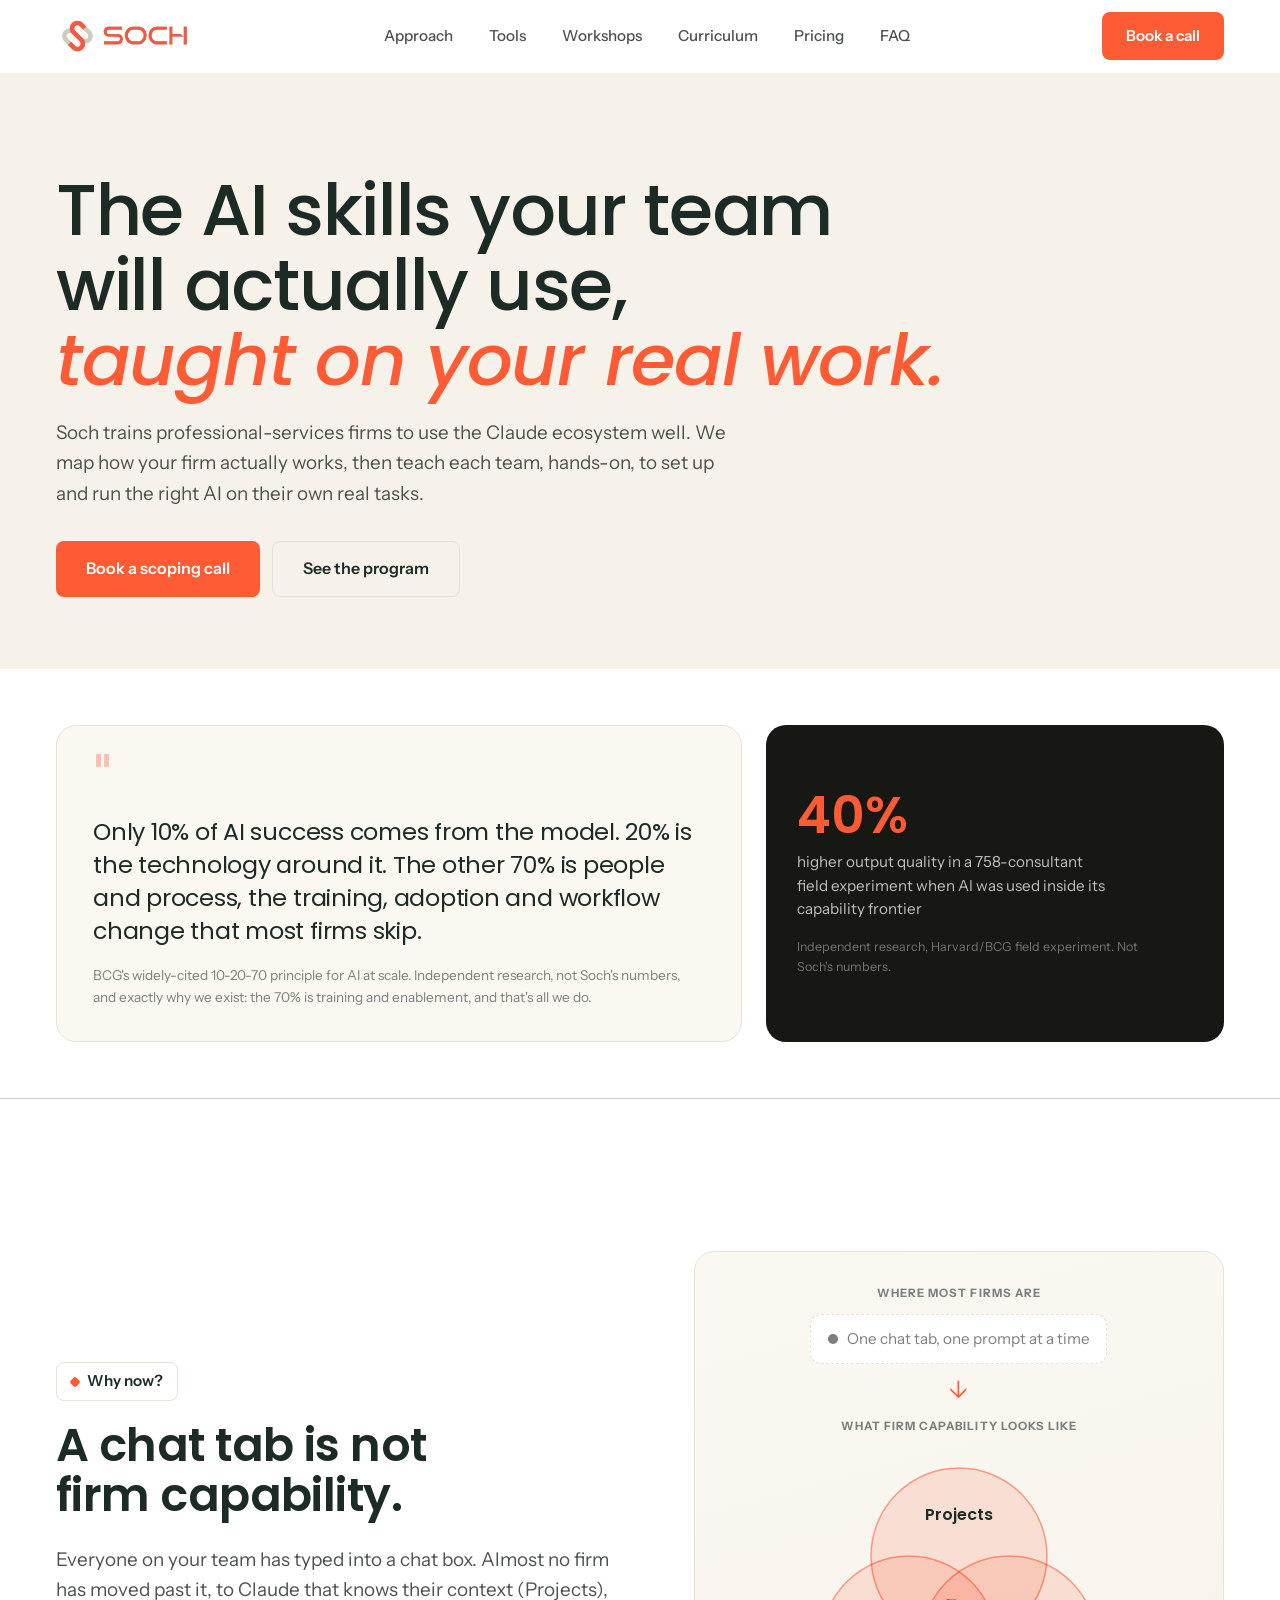
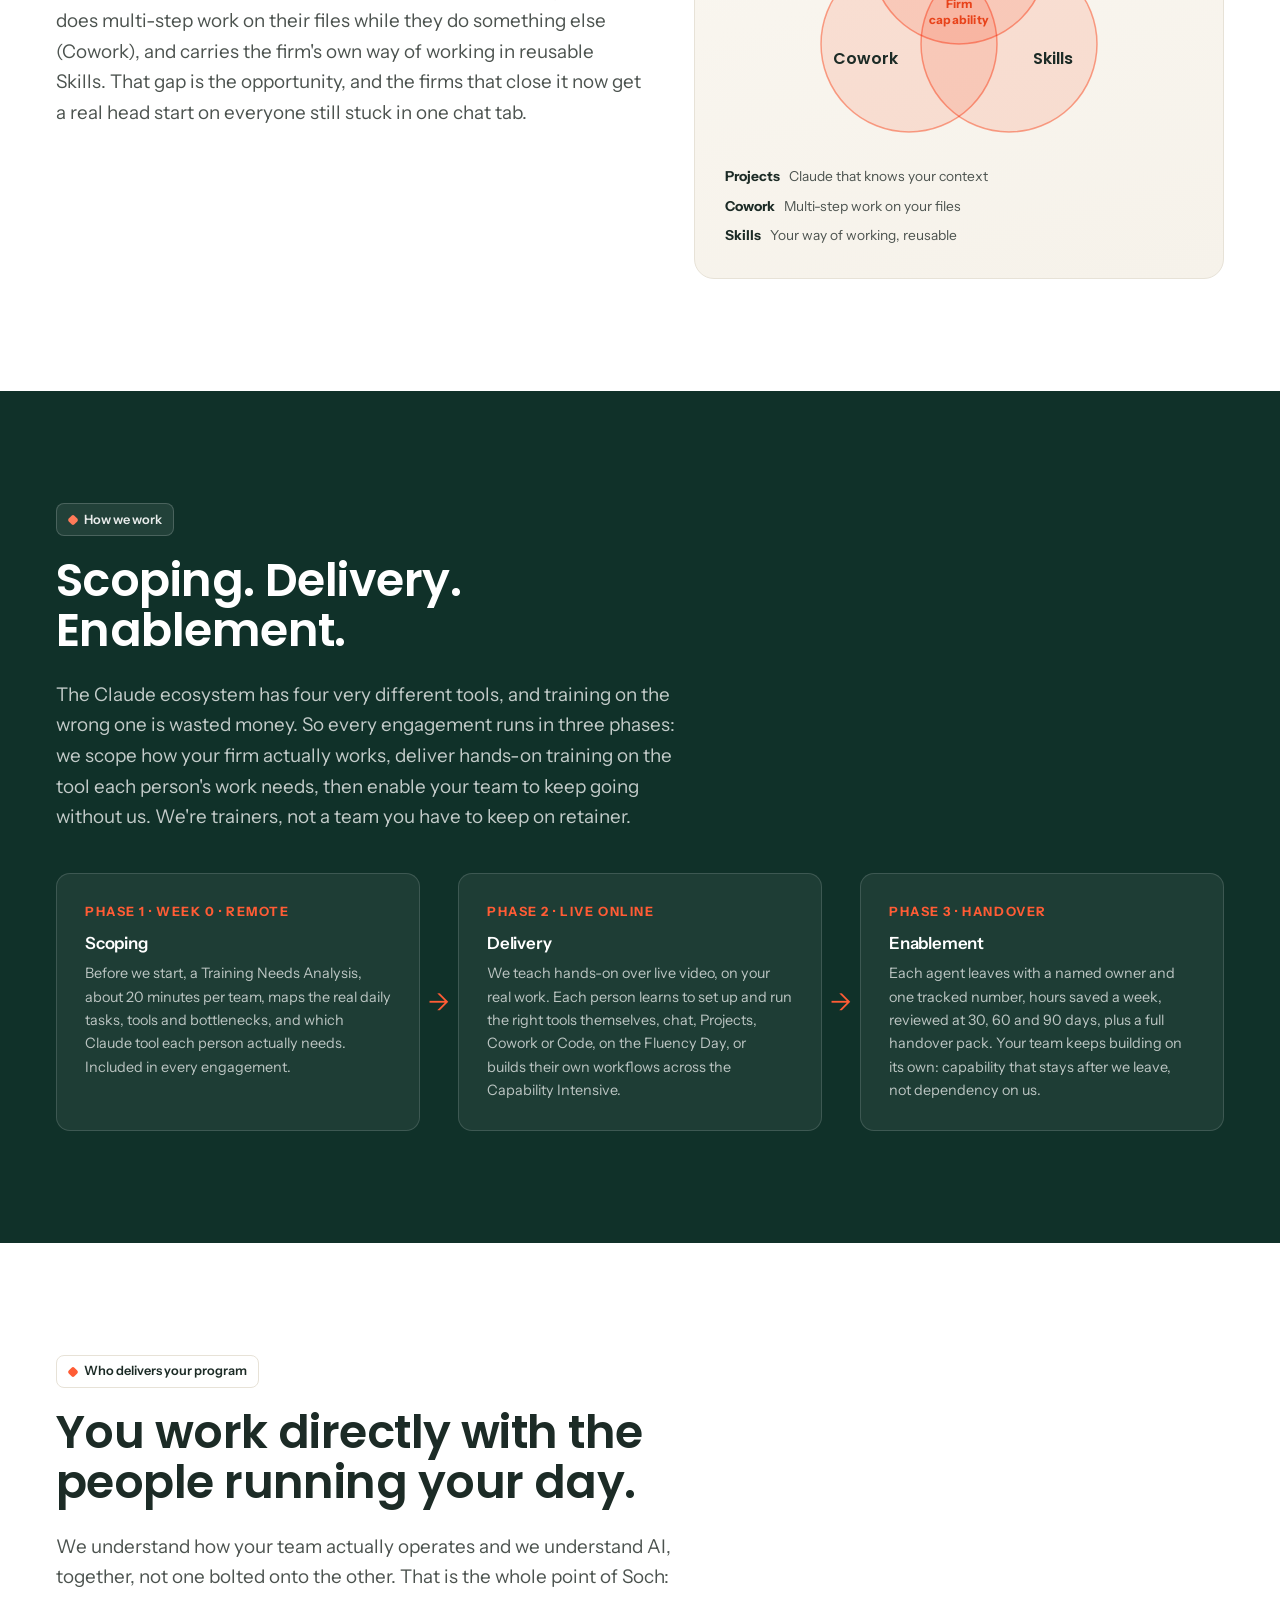
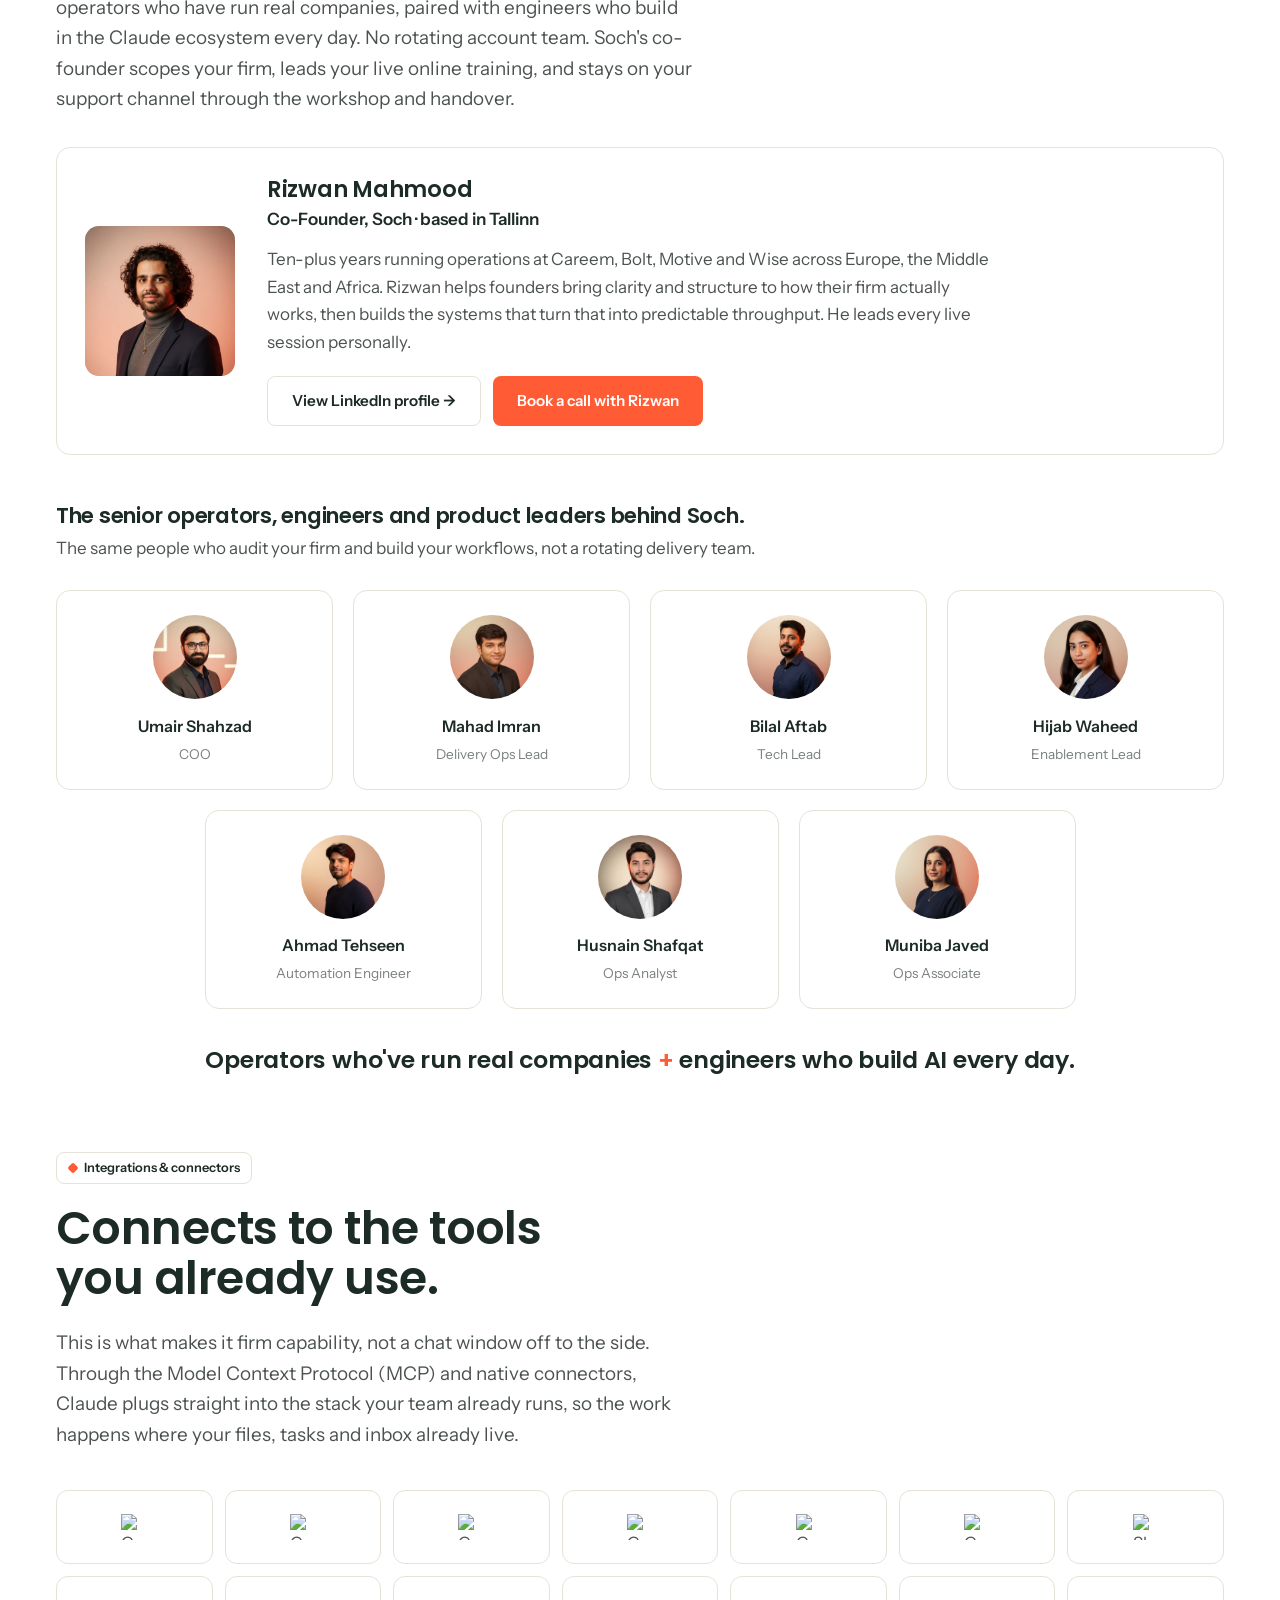
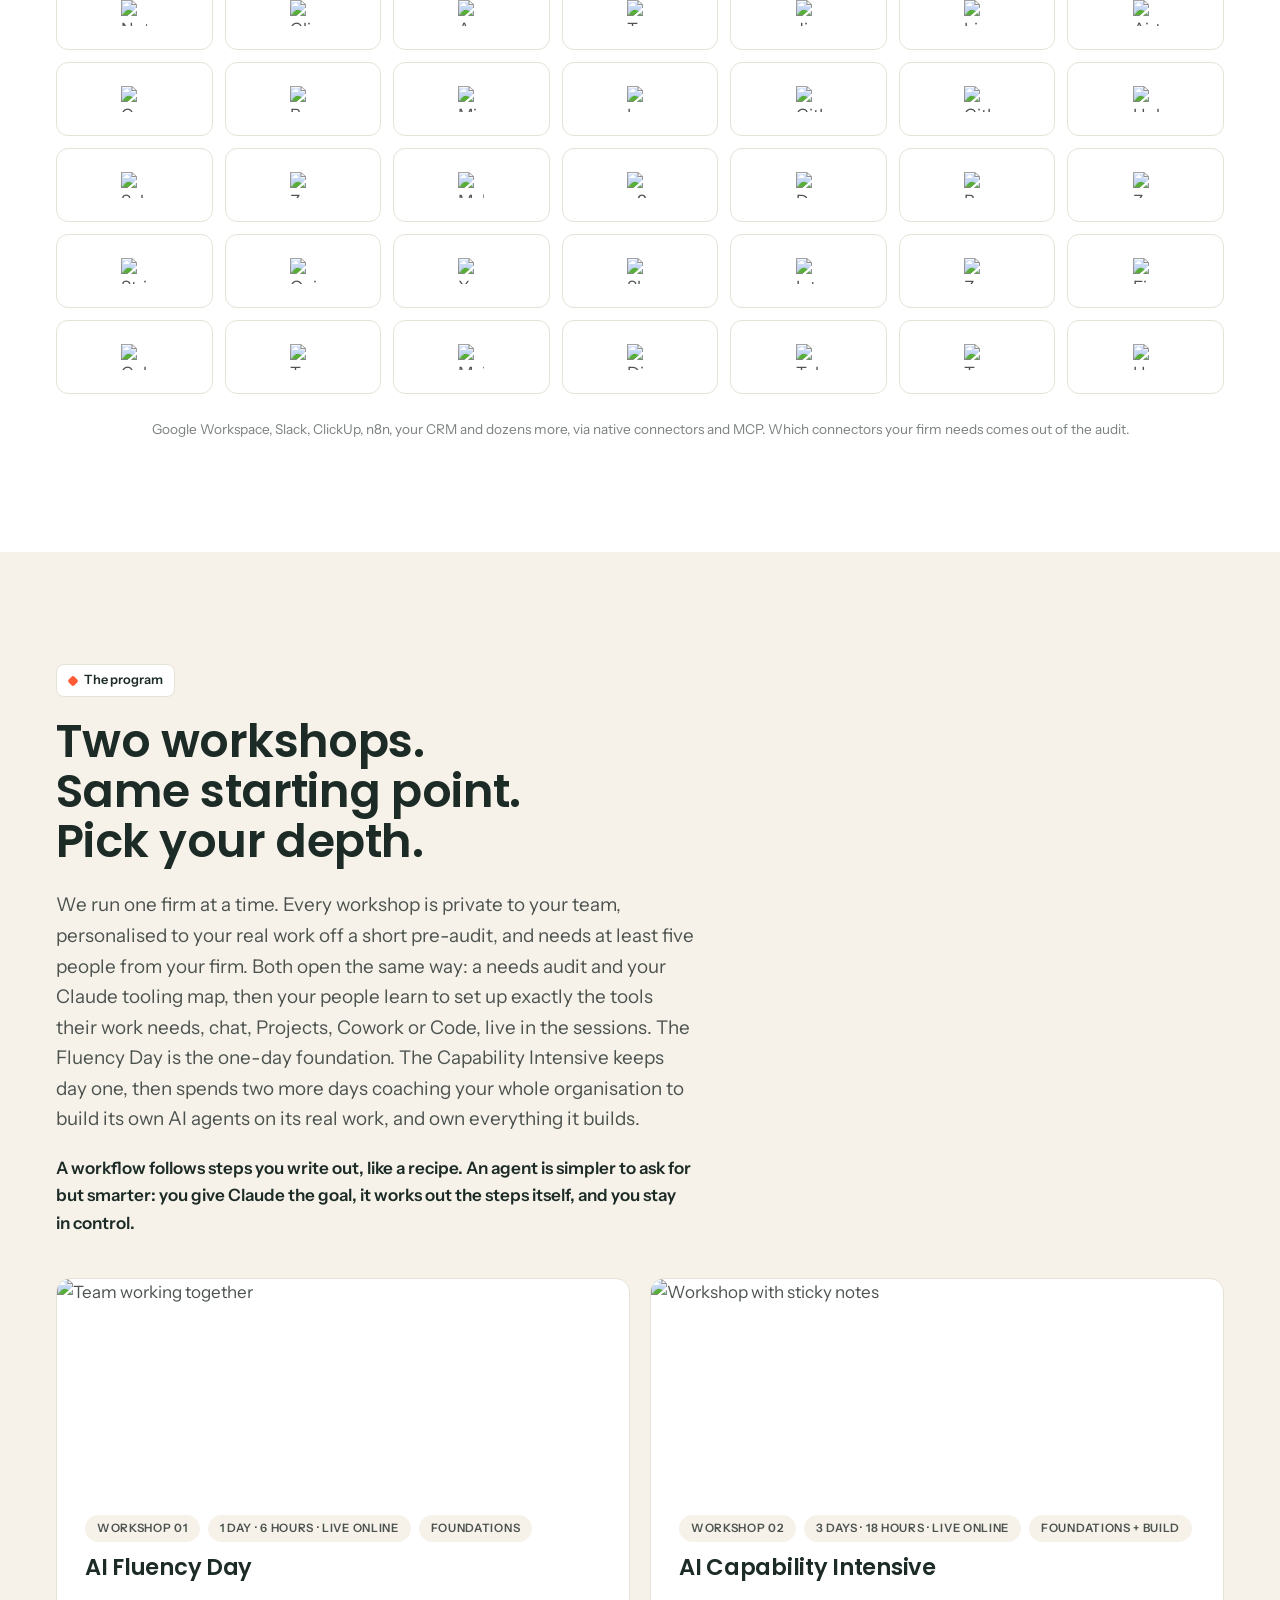
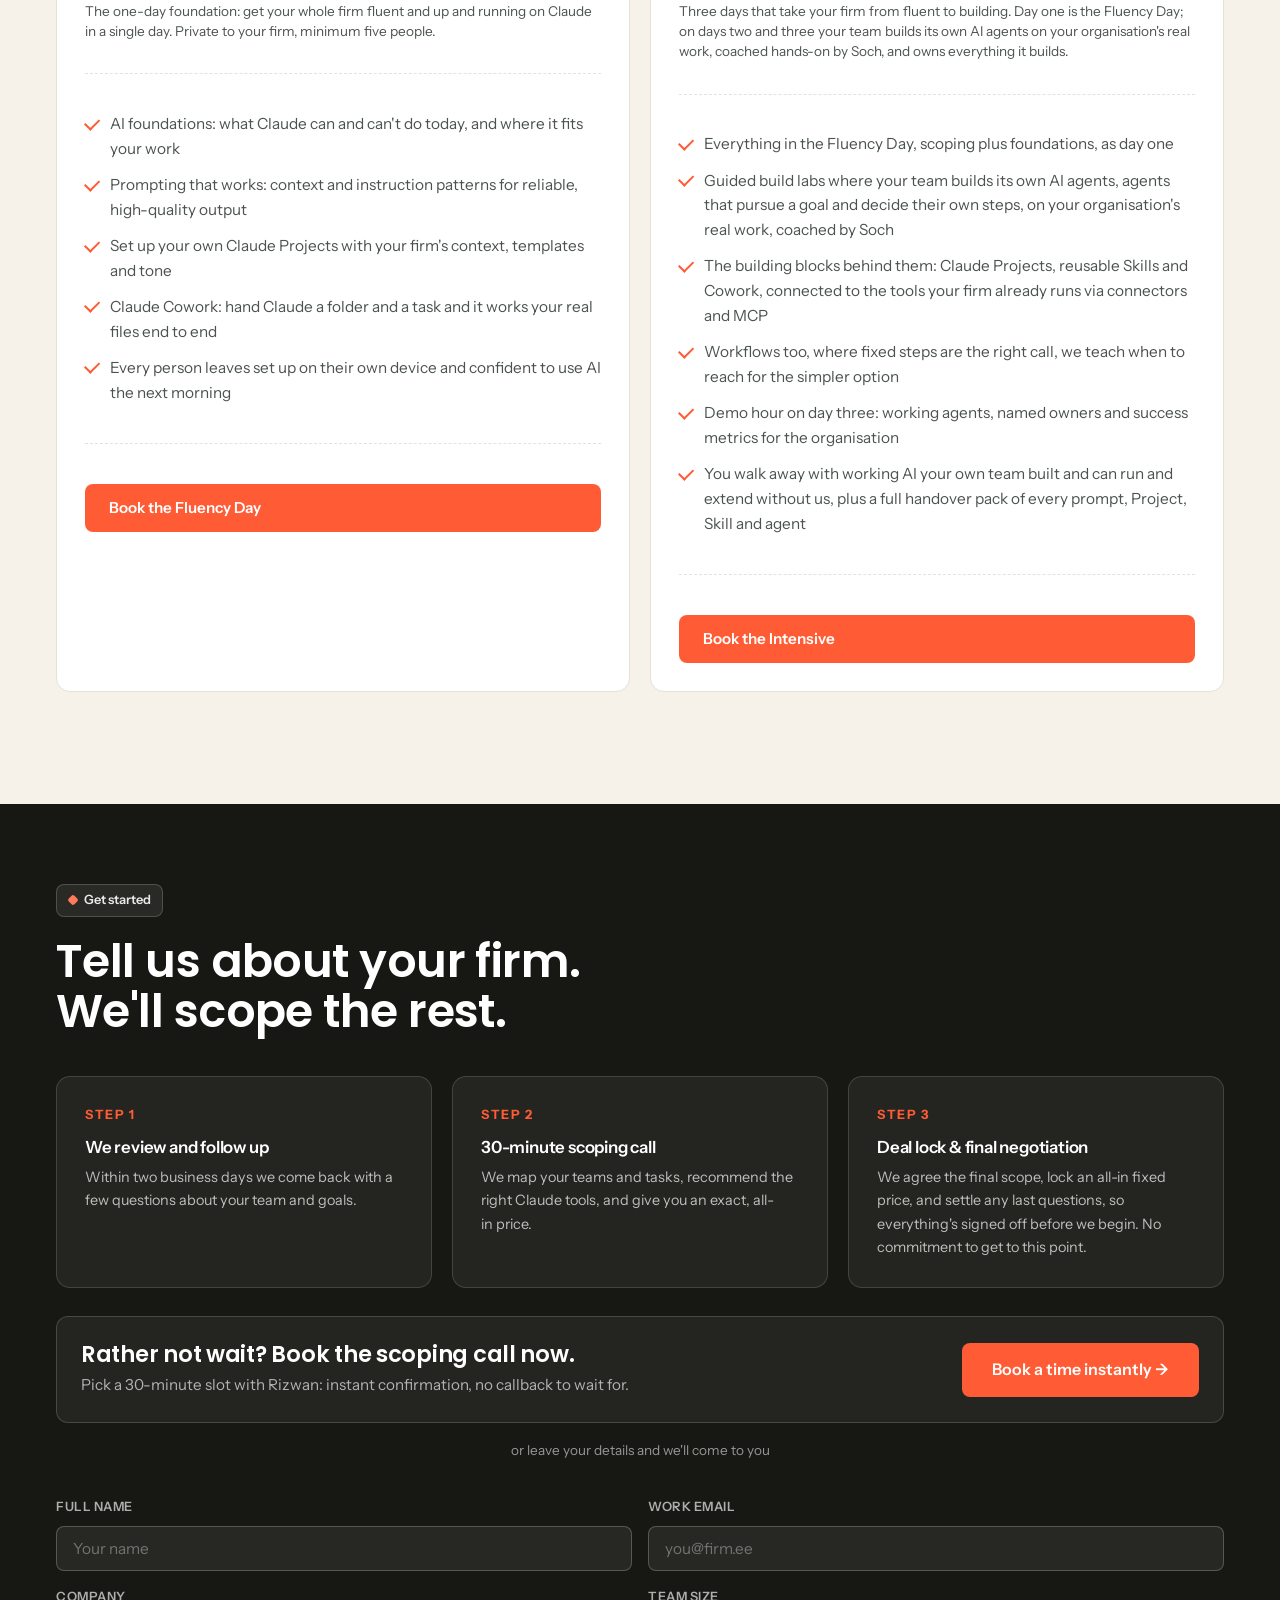
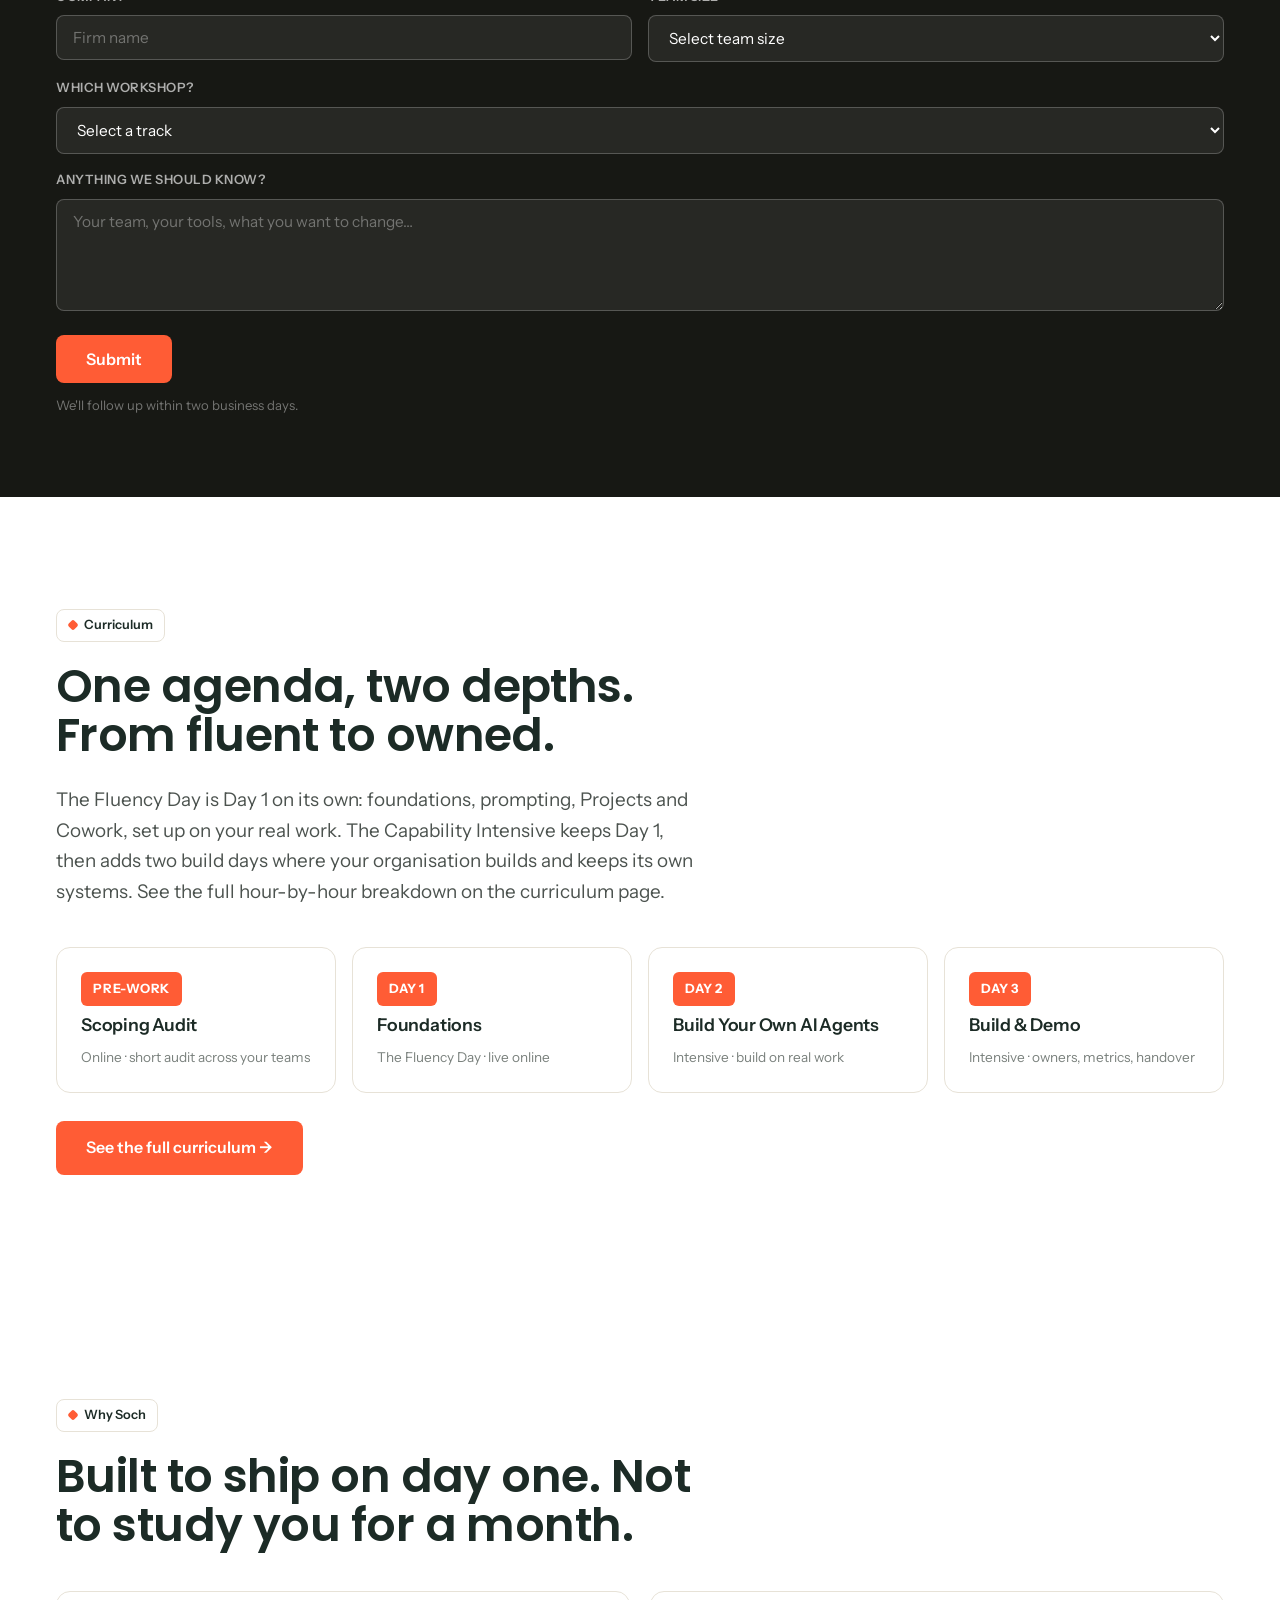
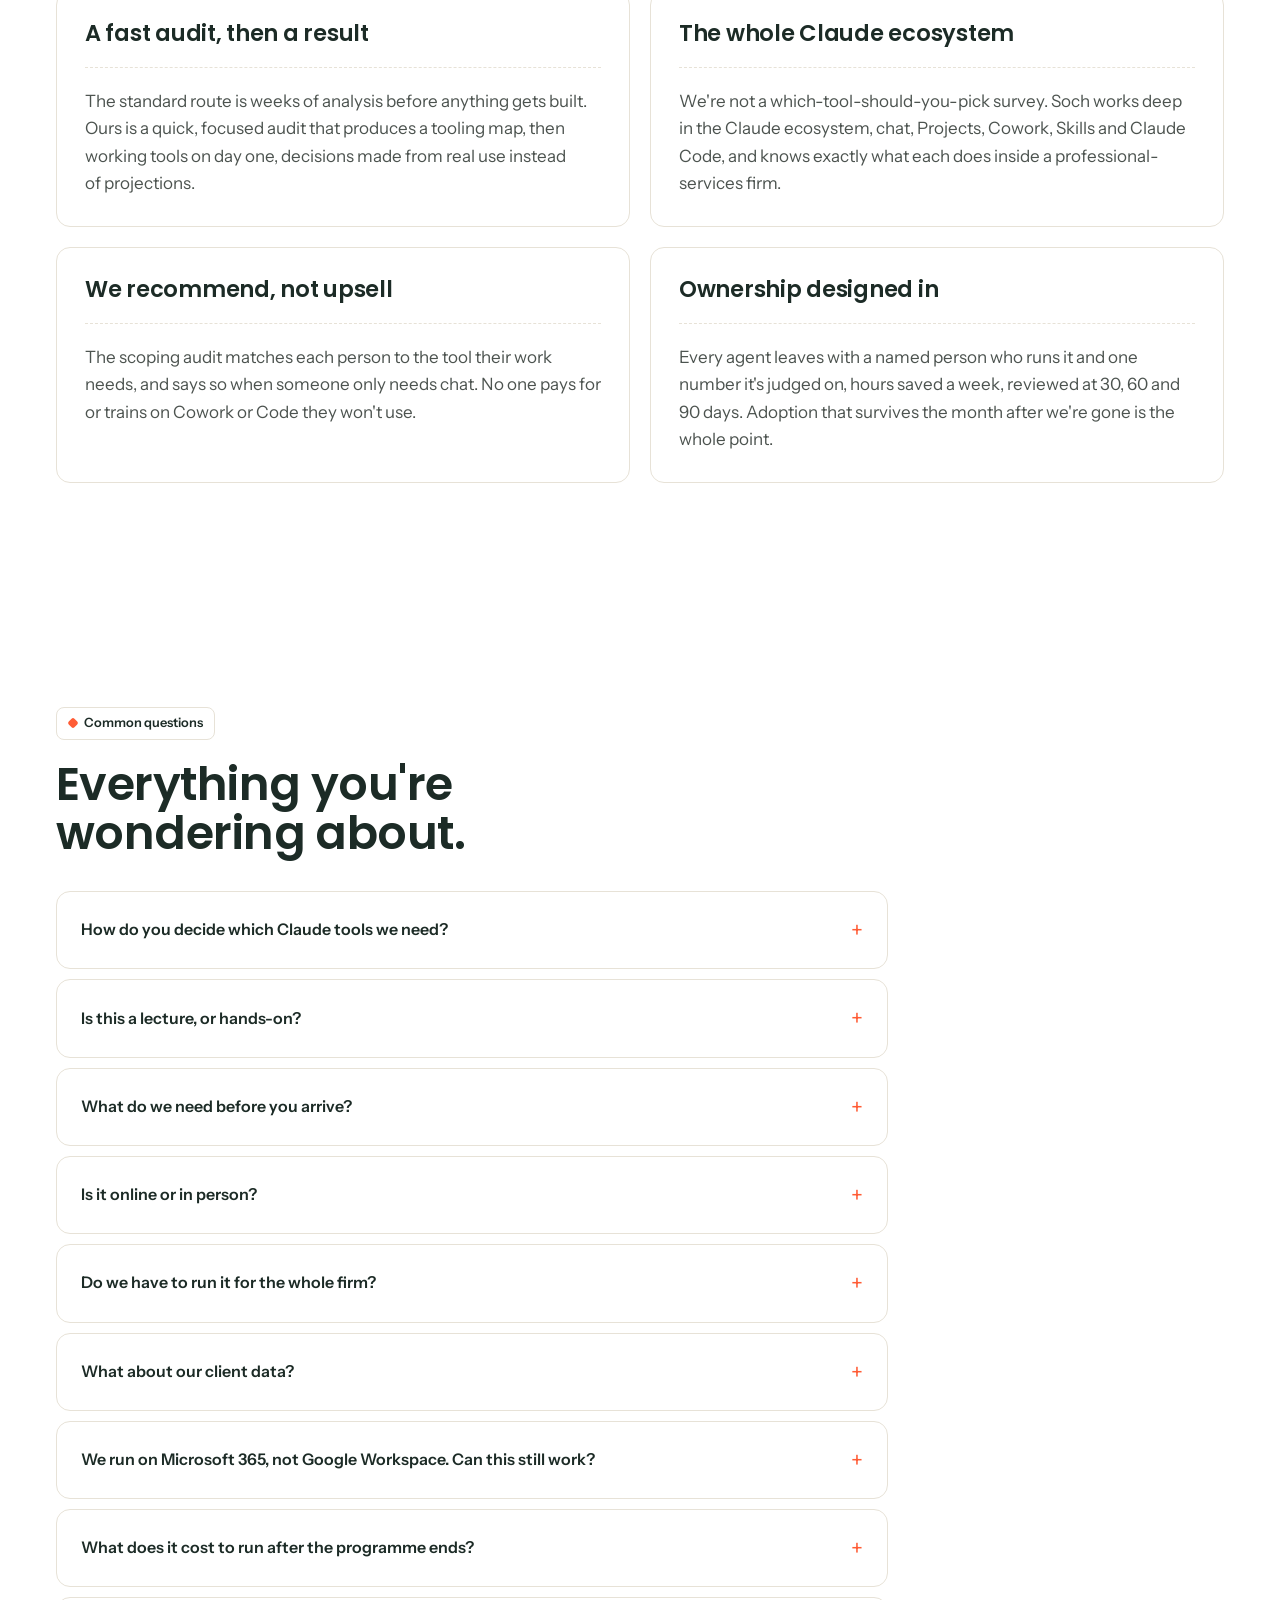
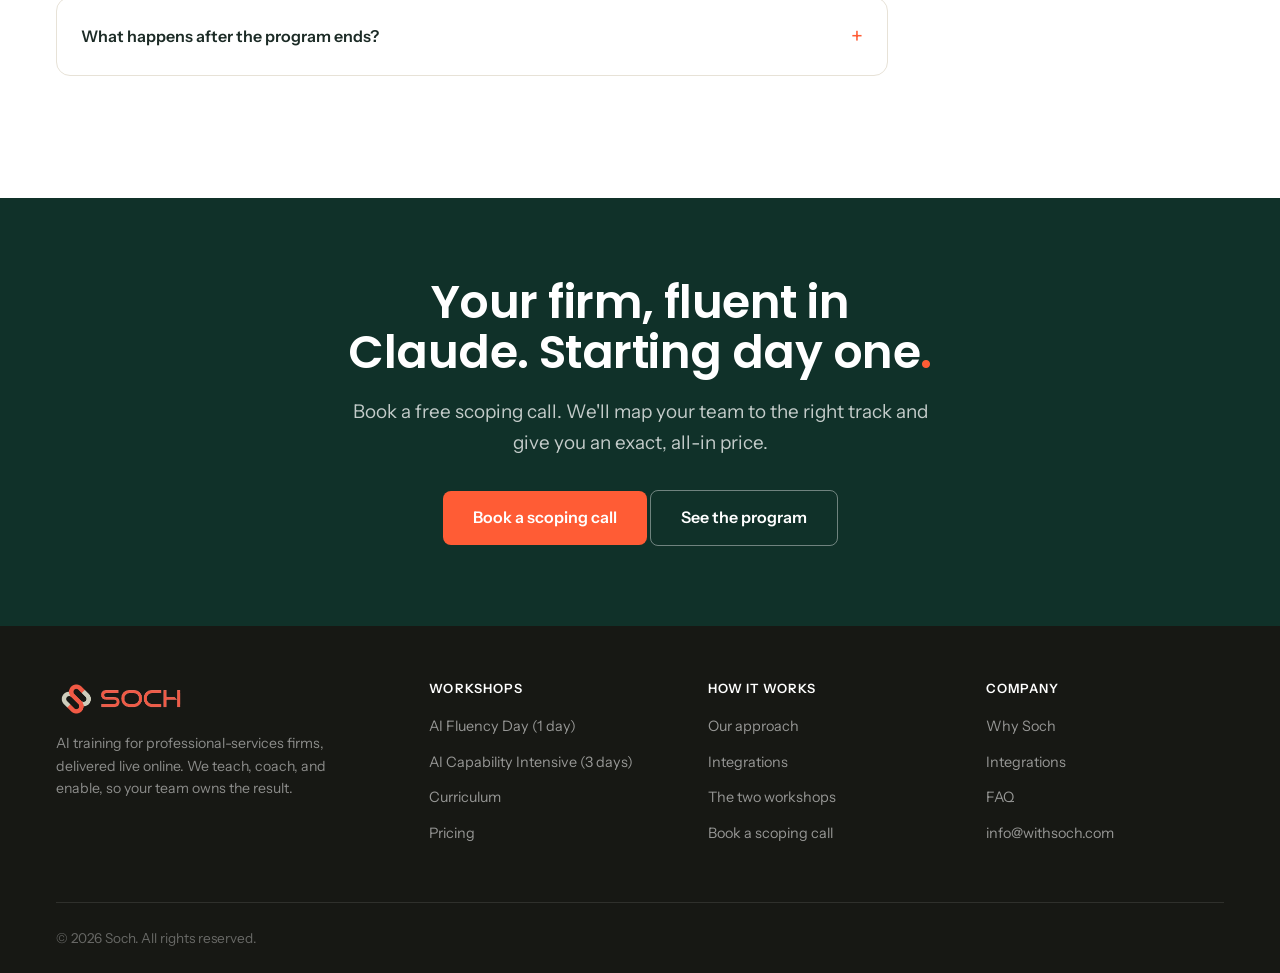
==== index.html @ 9fed55ec "Fix: point booking CTAs at the working cal.com link Both 'Book a call with Rizwan' buttons pointed a" ====
<!DOCTYPE html>
<html lang="en">
<head>
<meta charset="UTF-8">
<meta name="viewport" content="width=device-width, initial-scale=1.0">
<title>Soch, Claude Adoption Program for Tallinn Firms</title>
<meta name="description" content="Get your whole firm fluent in the Claude ecosystem: chat, Projects, Cowork and Skills. Private and delivered live online by Soch for one firm at a time: a one-day AI Fluency Day, or a three-day AI Capability Intensive where your team builds AI into your real workflows, coached by us. We train and enable, we don't implement for you.">
<link rel="preconnect" href="https://fonts.googleapis.com">
<link rel="preconnect" href="https://fonts.gstatic.com" crossorigin>
<link rel="icon" type="image/png" href="assets/logo-mark.png">
<link rel="apple-touch-icon" href="assets/logo-mark.png">
<link rel="stylesheet" href="assets/soch.css">
<style>
  .app-logo img{
    filter:none !important;
    -webkit-filter:none !important;
    opacity:1 !important;
  }
</style>
</head>
<body>

<header class="site-header" id="site-header">
  <div class="container">
    <div class="nav-inner">
      <a class="nav-logo" href="#top" aria-label="Soch home"><img src="assets/logo-lockup.png" alt="Soch"></a>
      <nav class="nav-links" aria-label="Main">
        <a href="#how">Approach</a>
        <a href="#tools">Tools</a>
        <a href="#program">Workshops</a>
        <a href="curriculum">Curriculum</a>
        <a href="pricing">Pricing</a>
        <a href="#faq">FAQ</a>
      </nav>
      <div class="nav-cta">
        <a class="btn btn-primary" href="#enquire">Book a call</a>
      </div>
      <button class="nav-hamburger" id="hamburger" aria-label="Open menu" aria-expanded="false">&#9776;</button>
    </div>
  </div>
  <div class="mobile-menu" id="mobile-menu">
    <a href="#how">Approach</a>
    <a href="#tools">Tools</a>
    <a href="#program">Workshops</a>
    <a href="curriculum">Curriculum</a>
    <a href="pricing">Pricing</a>
    <a href="#faq">FAQ</a>
    <a class="btn btn-primary" href="#enquire">Book a call</a>
  </div>
</header>

<!-- HERO -->
<section class="hero bg-mist" id="top">
  <div class="container">
    <h1 class="display fade-up" style="font-weight:500">The AI skills your team will actually use,<br><em class="text-brand italic">taught on your real work.</em></h1>
    <p class="lead fade-up" data-delay="1" style="max-width:42rem;margin-top:1.25rem">Soch trains professional-services firms to use the Claude ecosystem well. We map how your firm actually works, then teach each team, hands-on, to set up and run the right AI on their own real tasks.</p>
    <div class="ctas fade-up" data-delay="2">
      <a class="btn btn-primary btn-lg" href="#enquire">Book a scoping call</a>
      <a class="btn btn-outline btn-lg" href="#program">See the program</a>
    </div>
  </div>
</section>

<!-- PROOF + STAT (merged) -->
<section class="bg-white" style="padding:3.5rem 0">
  <div class="container">
    <div class="proof-merge">
      <figure class="proof-quote fade-up">
        <div class="proof-mark">"</div>
        <blockquote>Only 10% of AI success comes from the model. 20% is the technology around it. The other 70% is people and process, the training, adoption and workflow change that most firms skip.</blockquote>
        <figcaption>BCG's widely-cited 10-20-70 principle for AI at scale. Independent research, not Soch's numbers, and exactly why we exist: the 70% is training and enablement, and that's all we do.</figcaption>
      </figure>
      <aside class="proof-stat fade-up" data-delay="1">
        <div class="stat-num">40%</div>
        <p class="stat-desc">higher output quality in a 758-consultant field experiment when AI was used inside its capability frontier</p>
        <p class="stat-src">Independent research, Harvard/BCG field experiment. Not Soch's numbers.</p>
      </aside>
    </div>
  </div>
</section>

<!-- SECTION DIVIDER -->
<div class="bg-white"><hr class="brand-divider" aria-hidden="true"></div>

<!-- WHY NOW -->
<section class="bg-white" id="why">
  <div class="container">
    <div class="why-grid">
      <div class="section-head fade-up" style="margin:0">
        <span class="eyebrow eyebrow-lg">Why now?</span>
        <h2>A chat tab is not firm capability.</h2>
        <p class="lead mt-3">Everyone on your team has typed into a chat box. Almost no firm has moved past it, to Claude that knows their context (Projects), does multi-step work on their files while they do something else (Cowork), and carries the firm's own way of working in reusable Skills. That gap is the opportunity, and the firms that close it now get a real head start on everyone still stuck in one chat tab.</p>
      </div>
      <div class="why-visual fade-up" data-delay="1" aria-hidden="true">
        <div class="wv-row" style="text-align:center">
          <span class="wv-label">Where most firms are</span>
          <div class="wv-tab"><span class="wv-dot"></span> One chat tab, one prompt at a time</div>
        </div>
        <div class="wv-arrow" style="text-align:center;margin:0.85rem 0 0.95rem">↓</div>
        <span class="wv-label" style="text-align:center">What firm capability looks like</span>
        <svg class="venn" viewBox="0 0 340 300" role="img" aria-label="Projects, Cowork and Skills overlapping to form firm capability">
          <g class="venn-circles">
            <circle cx="170" cy="108" r="88"/>
            <circle cx="120" cy="196" r="88"/>
            <circle cx="220" cy="196" r="88"/>
          </g>
          <text class="venn-lbl" x="170" y="72">Projects</text>
          <text class="venn-lbl" x="76"  y="216">Cowork</text>
          <text class="venn-lbl" x="264" y="216">Skills</text>
          <text class="venn-core" x="170" y="160">Firm</text>
          <text class="venn-core" x="170" y="176">capability</text>
        </svg>
        <div class="venn-legend">
          <div><b>Projects</b> Claude that knows your context</div>
          <div><b>Cowork</b> Multi-step work on your files</div>
          <div><b>Skills</b> Your way of working, reusable</div>
        </div>
      </div>
    </div>
  </div>
</section>

<!-- HOW WE WORK / AUDIT -->
<section class="bg-forest" id="how">
  <div class="container">
    <div class="section-head fade-up">
      <span class="eyebrow">How we work</span>
      <h2 style="color:#fff">Scoping. Delivery. Enablement.</h2>
      <p class="lead mt-3" style="color:rgba(255,255,255,.75)">The Claude ecosystem has four very different tools, and training on the wrong one is wasted money. So every engagement runs in three phases: we scope how your firm actually works, deliver hands-on training on the tool each person's work needs, then enable your team to keep going without us. We're trainers, not a team you have to keep on retainer.</p>
    </div>
    <div class="steps-flow" style="margin-top:2.5rem">
      <div class="step-box fade-up"><div class="step-num">Phase 1 · Week 0 · remote</div><h3>Scoping</h3><p>Before we start, a Training Needs Analysis, about 20 minutes per team, maps the real daily tasks, tools and bottlenecks, and which Claude tool each person actually needs. Included in every engagement.</p></div>
      <div class="flow-arrow" aria-hidden="true">&rarr;</div>
      <div class="step-box fade-up" data-delay="1"><div class="step-num">Phase 2 · live online</div><h3>Delivery</h3><p>We teach hands-on over live video, on your real work. Each person learns to set up and run the right tools themselves, chat, Projects, Cowork or Code, on the Fluency Day, or builds their own workflows across the Capability Intensive.</p></div>
      <div class="flow-arrow" aria-hidden="true">&rarr;</div>
      <div class="step-box fade-up" data-delay="2"><div class="step-num">Phase 3 · handover</div><h3>Enablement</h3><p>Each agent leaves with a named owner and one tracked number, hours saved a week, reviewed at 30, 60 and 90 days, plus a full handover pack. Your team keeps building on its own: capability that stays after we leave, not dependency on us.</p></div>
    </div>
  </div>
</section>

<!-- FOUNDER -->
<section class="bg-white" id="founder" style="padding-bottom:2.5rem">
  <div class="container">
    <div class="section-head fade-up">
      <span class="eyebrow">Who delivers your program</span>
      <h2>You work directly with the people running your day.</h2>
      <p class="lead mt-3">We understand how your team actually operates and we understand AI, together, not one bolted onto the other. That is the whole point of Soch: operators who have run real companies, paired with engineers who build in the Claude ecosystem every day. No rotating account team. Soch's co-founder scopes your firm, leads your live online training, and stays on your support channel through the workshop and handover.</p>
    </div>
    <div class="card fade-up" data-delay="1" style="margin-top:2rem;display:flex;gap:2rem;align-items:center;flex-wrap:wrap">
      <img src="assets/founder.webp" alt="Rizwan Mahmood, Co-Founder of Soch" width="150" height="150" style="width:150px;height:150px;border-radius:14px;object-fit:cover;object-position:top;flex-shrink:0;background:#e5e3db">
      <div style="flex:1;min-width:260px">
        <h3 style="font-size:1.4rem">Rizwan Mahmood</h3>
        <p style="font-weight:600;color:var(--ink);margin-top:.25rem">Co-Founder, Soch · based in Tallinn</p>
        <p style="color:var(--slate);margin-top:.75rem;max-width:46rem">Ten-plus years running operations at Careem, Bolt, Motive and Wise across Europe, the Middle East and Africa. Rizwan helps founders bring clarity and structure to how their firm actually works, then builds the systems that turn that into predictable throughput. He leads every live session personally.</p>
        <div style="display:flex;gap:.75rem;margin-top:1.25rem;flex-wrap:wrap">
          <a class="btn btn-outline" href="https://www.linkedin.com/in/consult-with-riz" target="_blank" rel="noopener">View LinkedIn profile →</a>
          <a class="btn btn-primary" href="https://cal.com/consult-with-riz/sochwork" target="_blank" rel="noopener">Book a call with Rizwan</a>
        </div>
      </div>
    </div>

    <!-- TEAM GRID (A10) -->
    <div class="team-intro fade-up mt-6">
      <h3>The senior operators, engineers and product leaders behind Soch.</h3>
      <p>The same people who audit your firm and build your workflows, not a rotating delivery team.</p>
    </div>
    <div class="team-grid fade-up" data-delay="1">
      <div class="team-card"><img class="team-photo" src="assets/team/umair.jpg" alt="Umair Shahzad" loading="lazy"><b>Umair Shahzad</b><span class="team-title">COO</span></div>
      <div class="team-card"><img class="team-photo" src="assets/team/mahad.jpg" alt="Mahad Imran" loading="lazy"><b>Mahad Imran</b><span class="team-title">Delivery Ops Lead</span></div>
      <div class="team-card"><img class="team-photo" src="assets/team/bilal.jpg" alt="Bilal Aftab" loading="lazy"><b>Bilal Aftab</b><span class="team-title">Tech Lead</span></div>
      <div class="team-card"><img class="team-photo" src="assets/team/hijab.jpg" alt="Hijab Waheed" loading="lazy"><b>Hijab Waheed</b><span class="team-title">Enablement Lead</span></div>
      <div class="team-card"><img class="team-photo" src="assets/team/ahmad.jpg" alt="Ahmad Tehseen" loading="lazy"><b>Ahmad Tehseen</b><span class="team-title">Automation Engineer</span></div>
      <div class="team-card"><img class="team-photo" src="assets/team/husnain.jpg" alt="Husnain Shafqat" loading="lazy"><b>Husnain Shafqat</b><span class="team-title">Ops Analyst</span></div>
      <div class="team-card"><img class="team-photo" src="assets/team/muniba.jpg" alt="Muniba Javed" loading="lazy"><b>Muniba Javed</b><span class="team-title">Ops Associate</span></div>
    </div>
    <p class="team-tagline fade-up" data-delay="2">Operators who've run real companies <span>+</span> engineers who build AI every day.</p>
  </div>
</section>

<!-- CONNECTORS / INTEGRATIONS -->
<section class="bg-white" id="tools" style="padding-top:2rem">
  <div class="container">
    <div class="section-head fade-up">
      <span class="eyebrow">Integrations &amp; connectors</span>
      <h2>Connects to the tools you already use.</h2>
      <p class="lead mt-3">This is what makes it firm capability, not a chat window off to the side. Through the Model Context Protocol (MCP) and native connectors, Claude plugs straight into the stack your team already runs, so the work happens where your files, tasks and inbox already live.</p>
    </div>
    <div class="app-wall fade-up" data-delay="1">
      <div class="app-logo"><img src="https://api.iconify.design/logos/google-drive.svg" alt="Google Drive" loading="lazy"></div>
      <div class="app-logo"><img src="https://api.iconify.design/logos/google-gmail.svg" alt="Gmail" loading="lazy"></div>
      <div class="app-logo"><img src="https://api.iconify.design/logos/google-calendar.svg" alt="Google Calendar" loading="lazy"></div>
      <div class="app-logo"><img src="https://cdn.simpleicons.org/googlesheets" alt="Google Sheets" loading="lazy"></div>
      <div class="app-logo"><img src="https://cdn.simpleicons.org/googledocs" alt="Google Docs" loading="lazy"></div>
      <div class="app-logo"><img src="https://api.iconify.design/logos/google-meet.svg" alt="Google Meet" loading="lazy"></div>
      <div class="app-logo"><img src="https://api.iconify.design/logos/slack-icon.svg" alt="Slack" loading="lazy"></div>
      <div class="app-logo"><img src="https://api.iconify.design/logos/notion-icon.svg" alt="Notion" loading="lazy"></div>
      <div class="app-logo"><img src="https://cdn.simpleicons.org/clickup" alt="ClickUp" loading="lazy"></div>
      <div class="app-logo"><img src="https://cdn.simpleicons.org/asana" alt="Asana" loading="lazy"></div>
      <div class="app-logo"><img src="https://cdn.simpleicons.org/trello" alt="Trello" loading="lazy"></div>
      <div class="app-logo"><img src="https://cdn.simpleicons.org/jira" alt="Jira" loading="lazy"></div>
      <div class="app-logo"><img src="https://cdn.simpleicons.org/linear" alt="Linear" loading="lazy"></div>
      <div class="app-logo"><img src="https://cdn.simpleicons.org/airtable" alt="Airtable" loading="lazy"></div>
      <div class="app-logo"><img src="https://cdn.simpleicons.org/confluence" alt="Confluence" loading="lazy"></div>
      <div class="app-logo"><img src="https://cdn.simpleicons.org/basecamp" alt="Basecamp" loading="lazy"></div>
      <div class="app-logo"><img src="https://cdn.simpleicons.org/miro" alt="Miro" loading="lazy"></div>
      <div class="app-logo"><img src="https://cdn.simpleicons.org/loom" alt="Loom" loading="lazy"></div>
      <div class="app-logo"><img src="https://cdn.simpleicons.org/github" alt="GitHub" loading="lazy"></div>
      <div class="app-logo"><img src="https://cdn.simpleicons.org/gitlab" alt="GitLab" loading="lazy"></div>
      <div class="app-logo"><img src="https://cdn.simpleicons.org/hubspot" alt="HubSpot" loading="lazy"></div>
      <div class="app-logo"><img src="https://api.iconify.design/simple-icons/salesforce.svg?color=%2300A1E0" alt="Salesforce" loading="lazy"></div>
      <div class="app-logo"><img src="https://cdn.simpleicons.org/zapier" alt="Zapier" loading="lazy"></div>
      <div class="app-logo"><img src="https://cdn.simpleicons.org/make" alt="Make" loading="lazy"></div>
      <div class="app-logo"><img src="https://cdn.simpleicons.org/n8n" alt="n8n" loading="lazy"></div>
      <div class="app-logo"><img src="https://cdn.simpleicons.org/dropbox" alt="Dropbox" loading="lazy"></div>
      <div class="app-logo"><img src="https://cdn.simpleicons.org/box" alt="Box" loading="lazy"></div>
      <div class="app-logo"><img src="https://cdn.simpleicons.org/zoom" alt="Zoom" loading="lazy"></div>
      <div class="app-logo"><img src="https://cdn.simpleicons.org/stripe" alt="Stripe" loading="lazy"></div>
      <div class="app-logo"><img src="https://cdn.simpleicons.org/quickbooks" alt="QuickBooks" loading="lazy"></div>
      <div class="app-logo"><img src="https://cdn.simpleicons.org/xero" alt="Xero" loading="lazy"></div>
      <div class="app-logo"><img src="https://cdn.simpleicons.org/shopify" alt="Shopify" loading="lazy"></div>
      <div class="app-logo"><img src="https://cdn.simpleicons.org/intercom" alt="Intercom" loading="lazy"></div>
      <div class="app-logo"><img src="https://cdn.simpleicons.org/zendesk" alt="Zendesk" loading="lazy"></div>
      <div class="app-logo"><img src="https://api.iconify.design/logos/figma.svg" alt="Figma" loading="lazy"></div>
      <div class="app-logo"><img src="https://cdn.simpleicons.org/calendly" alt="Calendly" loading="lazy"></div>
      <div class="app-logo"><img src="https://cdn.simpleicons.org/typeform" alt="Typeform" loading="lazy"></div>
      <div class="app-logo"><img src="https://cdn.simpleicons.org/mailchimp" alt="Mailchimp" loading="lazy"></div>
      <div class="app-logo"><img src="https://cdn.simpleicons.org/discord" alt="Discord" loading="lazy"></div>
      <div class="app-logo"><img src="https://cdn.simpleicons.org/telegram" alt="Telegram" loading="lazy"></div>
      <div class="app-logo"><img src="https://cdn.simpleicons.org/todoist" alt="Todoist" loading="lazy"></div>
      <div class="app-logo"><img src="https://cdn.simpleicons.org/hootsuite" alt="Hootsuite" loading="lazy"></div>
    </div>
    <p style="font-size:0.85rem;color:var(--muted);margin-top:1.5rem;text-align:center">Google Workspace, Slack, ClickUp, n8n, your CRM and dozens more, via native connectors and MCP. Which connectors your firm needs comes out of the audit.</p>
  </div>
</section>
<!-- PROGRAM -->
<section class="bg-mist" id="program">
  <div class="container">
    <div class="section-head fade-up">
      <span class="eyebrow">The program</span>
      <h2>Two workshops. Same starting point. Pick your depth.</h2>
      <p class="lead mt-3">We run one firm at a time. Every workshop is private to your team, personalised to your real work off a short pre-audit, and needs at least five people from your firm. Both open the same way: a needs audit and your Claude tooling map, then your people learn to set up exactly the tools their work needs, chat, Projects, Cowork or Code, live in the sessions. The Fluency Day is the one-day foundation. The Capability Intensive keeps day one, then spends two more days coaching your whole organisation to build its own AI agents on its real work, and own everything it builds.</p>
      <p class="fade-up" style="margin-top:1.25rem;font-weight:600;color:var(--ink)">A workflow follows steps you write out, like a recipe. An agent is simpler to ask for but smarter: you give Claude the goal, it works out the steps itself, and you stay in control.</p>
    </div>
    <div class="grid-2 fade-up" data-delay="1" style="margin-top:2.5rem">
      <div class="track-card">
        <img src="https://images.unsplash.com/photo-1552664730-d307ca884978?w=900&q=60&auto=format&fit=crop" alt="Team working together">
        <div class="track-card-body">
          <div class="track-meta">
            <span class="track-tag">Workshop 01</span>
            <span class="track-tag">1 day · 6 hours · live online</span>
            <span class="track-tag">Foundations</span>
          </div>
          <h3>AI Fluency Day</h3>
          <p class="price-note">The one-day foundation: get your whole firm fluent and up and running on Claude in a single day. Private to your firm, minimum five people.</p>
          <div class="rule-dashed"></div>
          <ul class="check-list">
            <li>AI foundations: what Claude can and can't do today, and where it fits your work</li>
            <li>Prompting that works: context and instruction patterns for reliable, high-quality output</li>
            <li>Set up your own Claude Projects with your firm's context, templates and tone</li>
            <li>Claude Cowork: hand Claude a folder and a task and it works your real files end to end</li>
            <li>Every person leaves set up on their own device and confident to use AI the next morning</li>
          </ul>
          <div class="rule-dashed"></div>
          <a class="btn btn-primary" href="#enquire" style="margin-top:0.5rem">Book the Fluency Day</a>
        </div>
      </div>
      <div class="track-card">
        <img src="https://images.unsplash.com/photo-1531482615713-2afd69097998?w=900&q=60&auto=format&fit=crop" alt="Workshop with sticky notes">
        <div class="track-card-body">
          <div class="track-meta">
            <span class="track-tag">Workshop 02</span>
            <span class="track-tag">3 days · 18 hours · live online</span>
            <span class="track-tag">Foundations + build</span>
          </div>
          <h3>AI Capability Intensive</h3>
          <p class="price-note">Three days that take your firm from fluent to building. Day one is the Fluency Day; on days two and three your team builds its own AI agents on your organisation's real work, coached hands-on by Soch, and owns everything it builds.</p>
          <div class="rule-dashed"></div>
          <ul class="check-list">
            <li>Everything in the Fluency Day, scoping plus foundations, as day one</li>
            <li>Guided build labs where your team builds its own AI agents, agents that pursue a goal and decide their own steps, on your organisation's real work, coached by Soch</li>
            <li>The building blocks behind them: Claude Projects, reusable Skills and Cowork, connected to the tools your firm already runs via connectors and MCP</li>
            <li>Workflows too, where fixed steps are the right call, we teach when to reach for the simpler option</li>
            <li>Demo hour on day three: working agents, named owners and success metrics for the organisation</li>
            <li>You walk away with working AI your own team built and can run and extend without us, plus a full handover pack of every prompt, Project, Skill and agent</li>
          </ul>
          <div class="rule-dashed"></div>
          <a class="btn btn-primary" href="#enquire" style="margin-top:0.5rem">Book the Intensive</a>
        </div>
      </div>
    </div>
  </div>
</section>
  
<!-- ENQUIRE / GET STARTED (directly after Program per feedback) -->
<section class="bg-charcoal" id="enquire" style="padding:5rem 0">
  <div class="container">
    <div class="fade-up">
      <span class="eyebrow">Get started</span>
      <h2 style="color:#fff;max-width:36rem">Tell us about your firm. We'll scope the rest.</h2>
    </div>
    <div class="steps-grid">
      <div class="step-box fade-up"><div class="step-num">Step 1</div><h3>We review and follow up</h3><p>Within two business days we come back with a few questions about your team and goals.</p></div>
      <div class="step-box fade-up" data-delay="1"><div class="step-num">Step 2</div><h3>30-minute scoping call</h3><p>We map your teams and tasks, recommend the right Claude tools, and give you an exact, all-in price.</p></div>
      <div class="step-box fade-up" data-delay="2"><div class="step-num">Step 3</div><h3>Deal lock &amp; final negotiation</h3><p>We agree the final scope, lock an all-in fixed price, and settle any last questions, so everything's signed off before we begin. No commitment to get to this point.</p></div>
    </div>
    <div class="fade-up" style="margin:1.75rem 0 0;padding:1.5rem;background:rgba(255,255,255,.06);border:1px solid rgba(255,255,255,.16);border-radius:12px;display:flex;gap:1rem;align-items:center;justify-content:space-between;flex-wrap:wrap">
      <div style="min-width:240px">
        <h3 style="color:#fff;margin:0 0 .35rem">Rather not wait? Book the scoping call now.</h3>
        <p style="color:rgba(255,255,255,.65);margin:0;font-size:0.95rem">Pick a 30-minute slot with Rizwan: instant confirmation, no callback to wait for.</p>
      </div>
      <a class="btn btn-primary btn-lg" href="https://cal.com/consult-with-riz/sochwork" target="_blank" rel="noopener" style="flex-shrink:0">Book a time instantly →</a>
    </div>
    <p style="color:rgba(255,255,255,.55);text-align:center;font-size:0.85rem;margin:1rem 0 0.5rem">or leave your details and we'll come to you</p>
    <form class="contact-form" id="leadform">
      <div><label for="f-name">Full name</label><input id="f-name" required placeholder="Your name"></div>
      <div><label for="f-email">Work email</label><input id="f-email" type="email" required placeholder="you@firm.ee"></div>
      <div><label for="f-company">Company</label><input id="f-company" required placeholder="Firm name"></div>
      <div><label for="f-size">Team size</label>
        <select id="f-size" required>
          <option value="" selected disabled>Select team size</option>
          <option>1–10</option><option>11–30</option><option>31–50</option><option>51–100</option>
        </select>
      </div>
      <div class="full"><label for="f-track">Which workshop?</label>
        <select id="f-track" required>
          <option value="" selected disabled>Select a track</option>
          <option>AI Fluency Day (1 day)</option>
          <option>AI Capability Intensive (3 days)</option>
          <option>Not sure, help me choose</option>
        </select>
      </div>
      <div class="full"><label for="f-msg">Anything we should know?</label><textarea id="f-msg" placeholder="Your team, your tools, what you want to change…"></textarea></div>
      <div class="full">
        <button class="btn btn-primary btn-lg" type="submit" id="leadform-btn">Submit</button>
        <p class="form-note" id="leadform-note">We'll follow up within two business days.</p>
      </div>
    </form>
    <div id="leadform-success" style="display:none;text-align:center;padding:3rem 0">
      <div style="display:inline-block;background:rgba(255,255,255,0.07);border:1px solid rgba(255,255,255,0.18);border-radius:12px;padding:2.5rem 3rem;max-width:28rem">
        <p style="font-size:2rem;margin:0 0 1rem">&#10003;</p>
        <h3 style="color:#fff;margin:0 0 0.75rem;font-size:1.25rem">We've got your enquiry.</h3>
        <p style="color:rgba(255,255,255,0.65);margin:0;font-size:0.95rem;line-height:1.6">Check your inbox, a confirmation is on its way. We'll follow up within two business days.</p>
      </div>
    </div>
  </div>
</section>

<!-- CURRICULUM -->
<section class="bg-white" id="curriculum-teaser">
  <div class="container">
    <div class="section-head fade-up">
      <span class="eyebrow">Curriculum</span>
      <h2>One agenda, two depths. From fluent to owned.</h2>
      <p class="lead mt-3">The Fluency Day is Day 1 on its own: foundations, prompting, Projects and Cowork, set up on your real work. The Capability Intensive keeps Day 1, then adds two build days where your organisation builds and keeps its own systems. See the full hour-by-hour breakdown on the curriculum page.</p>
    </div>
    <div class="curric-teaser-grid fade-up" data-delay="1">
      <a class="card card-link curric-teaser" href="curriculum#prework"><span class="module-num">PRE-WORK</span><h3>Scoping Audit</h3><p>Online · short audit across your teams</p></a>
      <a class="card card-link curric-teaser" href="curriculum#day1"><span class="module-num">DAY 1</span><h3>Foundations</h3><p>The Fluency Day · live online</p></a>
      <a class="card card-link curric-teaser" href="curriculum#day2"><span class="module-num">DAY 2</span><h3>Build Your Own AI Agents</h3><p>Intensive · build on real work</p></a>
      <a class="card card-link curric-teaser" href="curriculum#day3"><span class="module-num">DAY 3</span><h3>Build &amp; Demo</h3><p>Intensive · owners, metrics, handover</p></a>
    </div>
    <div class="fade-up" data-delay="2" style="margin-top:1.75rem">
      <a class="btn btn-primary btn-lg" href="curriculum">See the full curriculum &rarr;</a>
    </div>
  </div>
</section>

<!-- WHY SOCH -->
<section class="bg-white" id="whysoch">
  <div class="container">
    <div class="section-head fade-up">
      <span class="eyebrow">Why Soch</span>
      <h2>Built to ship on day one. Not to study you for a month.</h2>
    </div>
    <div class="grid-2 fade-up" data-delay="1" style="margin-top:2.5rem">
      <div class="card"><h3>A fast audit, then a result</h3><div class="rule-dashed"></div><p style="color:var(--slate)">The standard route is weeks of analysis before anything gets built. Ours is a quick, focused audit that produces a tooling map, then working tools on day one, decisions made from real use instead of projections.</p></div>
      <div class="card"><h3>The whole Claude ecosystem</h3><div class="rule-dashed"></div><p style="color:var(--slate)">We're not a which-tool-should-you-pick survey. Soch works deep in the Claude ecosystem, chat, Projects, Cowork, Skills and Claude Code, and knows exactly what each does inside a professional-services firm.</p></div>
      <div class="card"><h3>We recommend, not upsell</h3><div class="rule-dashed"></div><p style="color:var(--slate)">The scoping audit matches each person to the tool their work needs, and says so when someone only needs chat. No one pays for or trains on Cowork or Code they won't use.</p></div>
      <div class="card"><h3>Ownership designed in</h3><div class="rule-dashed"></div><p style="color:var(--slate)">Every agent leaves with a named person who runs it and one number it's judged on, hours saved a week, reviewed at 30, 60 and 90 days. Adoption that survives the month after we're gone is the whole point.</p></div>
    </div>
  </div>
</section>

<!-- FAQ -->
<section class="bg-white" id="faq">
  <div class="container">
    <div class="section-head fade-up">
      <span class="eyebrow">Common questions</span>
      <h2>Everything you're wondering about.</h2>
    </div>
    <div style="margin-top:2rem;max-width:52rem">
      <details class="faq-item fade-up"><summary>How do you decide which Claude tools we need?<span class="faq-plus">+</span></summary><div class="faq-body">We audit first. Before any setup, we map how your teams work, the real daily tasks, the tools, the bottlenecks, and produce a Claude tooling map: who needs chat, who needs Projects, who needs Cowork, and who needs Code. Most firms end up with a mix. You only deploy and train on what the work actually calls for, so nothing is bought or learned for the sake of it.</div></details>
      <details class="faq-item fade-up"><summary>Is this a lecture, or hands-on?<span class="faq-plus">+</span></summary><div class="faq-body">Hands-on, on live tools. It's training, not us doing the work for you: after the scoping audit, each person sets up the tools they need, Claude.ai Team, Projects, Cowork, and Code where it fits, on their own machine with Soch guiding them live over screen share, and learns on their live setup, not slides. You end day one able to do it yourself, not with homework.</div></details>
      <details class="faq-item fade-up"><summary>What do we need before you arrive?<span class="faq-plus">+</span></summary><div class="faq-body">Google Workspace (Drive, Sheets, Gmail, Calendar), a decision-maker on the call, and everyone on a stable internet connection. That's it, we guide each person through installation, configuration and accounts on the day.</div></details>
      <details class="faq-item fade-up"><summary>Is it online or in person?<span class="faq-plus">+</span></summary><div class="faq-body">It's fully online, delivered live, not a recording. Both workshops run as live video sessions, six hours a day, led by Soch co-founder Rizwan Mahmood (see <a href="#founder" style="color:var(--brand)">who delivers your program</a>). Everyone works hands-on on their own machine while we guide over screen share, and the short needs audit beforehand is online too. Soch's technical team supports the build days of the Capability Intensive alongside Rizwan.</div></details>
      <details class="faq-item fade-up"><summary>Do we have to run it for the whole firm?<span class="faq-plus">+</span></summary><div class="faq-body">Each cohort is private to a single firm, with a minimum of five people. Bring one team or the whole company; on the Capability Intensive everyone works together as one organisation, so what gets built comes from your highest-value, shared work, not siloed department by department.</div></details>
      <details class="faq-item fade-up"><summary>What about our client data?<span class="faq-plus">+</span></summary><div class="faq-body">Everything runs inside your own Google Workspace and your own Claude accounts, Soch doesn't take copies of your files. On Anthropic's paid plans (Team and above), your conversations are not used to train their models. We'll walk your decision-maker through the data-handling setup before anything is connected.</div></details>
      <details class="faq-item fade-up"><summary>We run on Microsoft 365, not Google Workspace. Can this still work?<span class="faq-plus">+</span></summary><div class="faq-body">Yes, Claude.ai Team, Projects and Cowork work independently of your file system, and Cowork works on whatever files and folders you point it at, whether they live in Google Workspace, OneDrive/SharePoint, or on the desktop. Setup takes slightly longer for M365 firms; we'll confirm this on the scoping call.</div></details>
      <details class="faq-item fade-up"><summary>What does it cost to run after the programme ends?<span class="faq-plus">+</span></summary><div class="faq-body">Claude.ai Team is ~$25/user/month, billed directly by Anthropic, and Cowork and Skills are included in that plan, so there's no separate automation-tool subscription to buy. That's your only ongoing cost: no Soch retainer, and everything your team built runs without us once the handover is done.</div></details>
      <details class="faq-item fade-up"><summary>What happens after the program ends?<span class="faq-plus">+</span></summary><div class="faq-body">Every agent has a named internal owner and a metric, and your team keeps the full handover pack, prompts, Claude Projects, Skills, agents, and the AI use policy. Firms that want to go further scope that as a follow-on engagement.</div></details>
    </div>
  </div>
</section>

<!-- CTA BAND -->
<section class="cta-band" style="padding:5rem 0">
  <div class="container">
    <div class="fade-up" style="max-width:40rem;margin:0 auto;text-align:center">
      <h2 style="color:#fff">Your firm, fluent in Claude. Starting day one<span style="color:var(--brand)">.</span></h2>
      <p class="lead" style="color:rgba(255,255,255,.75);margin-top:1.25rem">Book a free scoping call. We'll map your team to the right track and give you an exact, all-in price.</p>
      <div class="ctas" style="justify-content:center;margin-top:2rem">
        <a class="btn btn-primary btn-lg" href="#enquire">Book a scoping call</a>
        <a class="btn btn-ghost-light btn-lg" href="#program">See the program</a>
      </div>
    </div>
  </div>
</section>
<!-- FOOTER -->
<footer class="site-footer">
  <div class="container">
    <div class="footer-cols">
      <div class="footer-brand">
        <img src="assets/logo-lockup.png" alt="Soch">
        <p>AI training for professional-services firms, delivered live online. We teach, coach, and enable, so your team owns the result.</p>
      </div>
      <div class="footer-col">
        <h4>Workshops</h4>
        <ul>
          <li><a href="#program">AI Fluency Day (1 day)</a></li>
          <li><a href="#program">AI Capability Intensive (3 days)</a></li>
          <li><a href="curriculum">Curriculum</a></li>
          <li><a href="pricing">Pricing</a></li>
        </ul>
      </div>
      <div class="footer-col">
        <h4>How it works</h4>
        <ul>
          <li><a href="#how">Our approach</a></li>
          <li><a href="#tools">Integrations</a></li>
          <li><a href="#program">The two workshops</a></li>
          <li><a href="#enquire">Book a scoping call</a></li>
        </ul>
      </div>
      <div class="footer-col">
        <h4>Company</h4>
        <ul>
          <li><a href="#whysoch">Why Soch</a></li>
          <li><a href="#tools">Integrations</a></li>
          <li><a href="#faq">FAQ</a></li>
          <li><a href="mailto:info@withsoch.com">info@withsoch.com</a></li>
        </ul>
      </div>
    </div>
    <div class="footer-bottom">
      <p>© 2026 Soch. All rights reserved.</p>
    </div>
  </div>
</footer>

<script>
(function(){
  var hdr=document.getElementById('site-header');
  function onScroll(){ hdr.classList.toggle('scrolled',window.scrollY>12); }
  onScroll();
  window.addEventListener('scroll',onScroll,{passive:true});

  var btn=document.getElementById('hamburger'),menu=document.getElementById('mobile-menu');
  btn.addEventListener('click',function(){
    var open=menu.classList.toggle('open');
    btn.setAttribute('aria-expanded',open);
    btn.innerHTML=open?'&#10005;':'&#9776;';
  });
  menu.addEventListener('click',function(e){if(e.target.tagName==='A'){menu.classList.remove('open');btn.innerHTML='&#9776;';}});

  var io=new IntersectionObserver(function(entries){
    entries.forEach(function(e){if(e.isIntersecting){e.target.classList.add('visible');io.unobserve(e.target);}});
  },{threshold:0.1,rootMargin:'0px 0px -40px 0px'});
  document.querySelectorAll('.fade-up').forEach(function(el){io.observe(el);});

  document.getElementById('leadform').addEventListener('submit',function(e){
    e.preventDefault();
    var v=function(id){return document.getElementById(id).value;};
    var btn=document.getElementById('leadform-btn');
    var note=document.getElementById('leadform-note');
    btn.disabled=true;
    btn.textContent='Sending…';
    fetch('https://sochconsulting.app.n8n.cloud/webhook/academy-lead',{
      method:'POST',
      headers:{'Content-Type':'application/json'},
      body:JSON.stringify({name:v('f-name'),email:v('f-email'),company:v('f-company'),teamSize:v('f-size'),track:v('f-track'),message:v('f-msg')})
    }).then(function(r){
      if(r.ok){
        document.getElementById('leadform').style.display='none';
        document.getElementById('leadform-success').style.display='block';
      } else {
        btn.disabled=false;
        btn.textContent='Submit';
        note.textContent='Something went wrong, please email us at info@withsoch.com.';
        note.style.color='#ff5c35';
      }
    }).catch(function(){
      btn.disabled=false;
      btn.textContent='Submit';
      note.textContent='Could not connect, please email us at info@withsoch.com.';
      note.style.color='#ff5c35';
    });
  });
})();
</script>
</body>
</html>
---- assets/soch.css ----
/* ============================================================
   Soch AI Offer Pages — Design System
   Brand type: Poppins (headings) + Instrument Sans (body),
   warm cream/mist palette, forest green CTA, charcoal footer.
   ============================================================ */

/* Fonts */
@import url('https://fonts.googleapis.com/css2?family=Instrument+Sans:ital,wght@0,400;0,500;0,600;1,400;1,500&family=Poppins:ital,wght@0,400;0,500;0,600;0,700;1,500;1,600;1,700&display=swap');

/* Tokens */
:root {
  --brand:       #ff5c35;
  --brand-light: #ff7a59;
  --brand-dark:  #e8431b;
  --ink:         #1c2b26;
  --ink-soft:    #33403b;
  --slate:       #4c534f;
  --muted:       #7a817d;
  --mist:        #f6f2ea;
  --cream:       #fbf8f2;
  --peach:       #ffe8dd;
  --line:        #e7e2d7;
  --forest:      #103129;
  --charcoal:    #171814;
  --white:       #ffffff;
  --ease-soft:   cubic-bezier(0.22, 1, 0.36, 1);
}

/* Reset */
*, *::before, *::after { box-sizing: border-box; margin: 0; padding: 0; }
html { scroll-behavior: smooth; -webkit-text-size-adjust: 100%; }
body {
  font-family: 'Instrument Sans', ui-sans-serif, system-ui, sans-serif;
  font-size: 1.0625rem;
  line-height: 1.62;
  background: var(--white);
  color: var(--slate);
  -webkit-font-smoothing: antialiased;
  text-rendering: optimizeLegibility;
  overflow-x: hidden;
}
img { display: block; max-width: 100%; }
a { color: inherit; }
::selection { background: var(--brand); color: #fff; }

/* ── Typography ─────────────────────────────────────────── */
h1, h2, h3, h4 {
  font-family: 'Poppins', system-ui, sans-serif;
  color: var(--ink);
  font-weight: 600;
  letter-spacing: -0.012em;
  line-height: 1.08;
  text-wrap: balance;
}
h1 { font-size: clamp(2.4rem, 1.4rem + 3.8vw, 4.3rem); }
h2 { font-size: clamp(1.85rem, 1.2rem + 2.1vw, 3rem); }
h3 { font-size: clamp(1.15rem, 1.05rem + 0.45vw, 1.5rem); line-height: 1.18; font-weight: 600; }
p  { text-wrap: pretty; }

.lead {
  font-size: clamp(1.05rem, 0.98rem + 0.28vw, 1.18rem);
  line-height: 1.62;
  color: var(--slate);
}
.display { font-size: clamp(2.5rem, 1.5rem + 4vw, 4.5rem); line-height: 1.04; letter-spacing: -0.018em; font-weight: 700; }

/* ── Layout ─────────────────────────────────────────────── */
.container {
  width: 100%;
  max-width: 78rem;
  margin-inline: auto;
  padding-inline: 1.5rem;
}
@media (min-width: 1024px) { .container { padding-inline: 2.5rem; } }

section { padding: 5rem 0; }
@media (min-width: 768px)  { section { padding: 6rem 0; } }
@media (min-width: 1024px) { section { padding: 7rem 0; } }

/* ── Backgrounds ────────────────────────────────────────── */
.bg-white   { background: var(--white); }
.bg-mist    { background: var(--mist); }
.bg-forest  { background: var(--forest); }
.bg-charcoal{ background: var(--charcoal); }

/* Auto-flip text to white inside dark sections */
.bg-forest h1, .bg-forest h2, .bg-forest h3, .bg-forest h4,
.bg-charcoal h1, .bg-charcoal h2, .bg-charcoal h3, .bg-charcoal h4 { color: #fff; }
.bg-forest .lead, .bg-charcoal .lead { color: rgba(255,255,255,0.78); }
.bg-forest .chip, .bg-charcoal .chip {
  color: rgba(255,255,255,0.88);
  background: rgba(255,255,255,0.1);
  border-color: rgba(255,255,255,0.25);
}

/* ── Eyebrow tag ────────────────────────────────────────── */
.eyebrow {
  display: inline-flex;
  align-items: center;
  gap: 0.45rem;
  font-family: 'Instrument Sans', sans-serif;
  font-size: 0.8rem;
  font-weight: 600;
  color: var(--ink);
  background: var(--white);
  border: 1px solid var(--line);
  border-radius: 8px;
  padding: 0.32rem 0.72rem;
  margin-bottom: 1.25rem;
}
.eyebrow::before {
  content: '';
  width: 0.5rem;
  height: 0.5rem;
  border-radius: 2px;
  background: var(--brand);
  transform: rotate(45deg);
  flex-shrink: 0;
}
.bg-forest .eyebrow,
.bg-charcoal .eyebrow {
  background: rgba(255,255,255,0.08);
  border-color: rgba(255,255,255,0.18);
  color: rgba(255,255,255,0.9);
}
.bg-forest .eyebrow::before,
.bg-charcoal .eyebrow::before {
  background: var(--brand-light);
}

/* ── Dashed rule ────────────────────────────────────────── */
.rule-dashed { border-top: 1px dashed var(--line); margin: 1.25rem 0; }

/* ── Buttons ────────────────────────────────────────────── */
.btn {
  display: inline-flex;
  align-items: center;
  gap: 0.5rem;
  font-family: 'Instrument Sans', sans-serif;
  font-size: 0.95rem;
  font-weight: 600;
  padding: 0.72rem 1.5rem;
  border-radius: 0.5rem;
  text-decoration: none;
  cursor: pointer;
  border: none;
  transition: transform 0.15s var(--ease-soft), box-shadow 0.15s var(--ease-soft), background 0.2s;
  white-space: nowrap;
}
.btn-primary { background: var(--brand); color: #fff; }
.btn-primary:hover { background: var(--brand-dark); transform: translateY(-1px); box-shadow: 0 8px 20px -4px rgba(255,92,53,0.35); }

.btn-dark { background: var(--ink); color: #fff; }
.btn-dark:hover { background: var(--ink-soft); transform: translateY(-1px); }

.btn-outline { background: transparent; color: var(--ink); border: 1.5px solid var(--line); }
.btn-outline:hover { border-color: var(--ink); }

.btn-ghost-light { background: transparent; color: #fff; border: 1.5px solid rgba(255,255,255,0.4); }
.btn-ghost-light:hover { background: rgba(255,255,255,0.1); }

.btn-lg { padding: 0.875rem 1.875rem; font-size: 1rem; }

/* ── Navigation ─────────────────────────────────────────── */
.site-header {
  position: sticky;
  top: 0;
  z-index: 50;
  border-bottom: 1px solid transparent;
  transition: background 0.3s, border-color 0.3s, backdrop-filter 0.3s;
}
.site-header.scrolled {
  background: rgba(255,255,255,0.88);
  backdrop-filter: blur(12px);
  -webkit-backdrop-filter: blur(12px);
  border-color: rgba(231,226,215,0.8);
}
.nav-inner {
  display: flex;
  align-items: center;
  justify-content: space-between;
  height: 4.5rem;
  gap: 1rem;
}
.nav-logo { display: flex; align-items: center; }
.nav-logo img { height: 36px; display: block; }
.nav-links {
  display: none;
  align-items: center;
  gap: 0.25rem;
}
@media (min-width: 768px) { .nav-links { display: flex; } }
.nav-links a {
  font-size: 0.95rem;
  font-weight: 500;
  color: var(--slate);
  text-decoration: none;
  padding: 0.5rem 1rem;
  border-radius: 9999px;
  transition: background 0.15s, color 0.15s;
}
.nav-links a:hover { background: var(--mist); color: var(--ink); }
.nav-links a.active { background: var(--ink); color: #fff; }
.nav-cta { display: none; }
@media (min-width: 768px) { .nav-cta { display: flex; gap: 0.75rem; align-items: center; } }
.nav-hamburger {
  display: flex;
  align-items: center;
  justify-content: center;
  width: 2.75rem;
  height: 2.75rem;
  border-radius: 0.75rem;
  background: none;
  border: 1px solid var(--line);
  cursor: pointer;
  color: var(--ink);
  font-size: 1.1rem;
}
@media (min-width: 768px) { .nav-hamburger { display: none; } }
.mobile-menu {
  display: none;
  flex-direction: column;
  gap: 0.25rem;
  padding: 1rem 1.5rem;
  background: var(--white);
  border-top: 1px solid var(--line);
}
.mobile-menu.open { display: flex; }
.mobile-menu a {
  font-size: 1rem;
  font-weight: 500;
  color: var(--ink);
  text-decoration: none;
  padding: 0.75rem 1rem;
  border-radius: 0.75rem;
  transition: background 0.15s;
}
.mobile-menu a:hover { background: var(--mist); }
.mobile-menu .btn { width: 100%; justify-content: center; margin-top: 0.5rem; }

/* ── Cards ──────────────────────────────────────────────── */
.card {
  background: var(--white);
  border: 1px solid var(--line);
  border-radius: 0.875rem;
  padding: 1.75rem;
  transition: border-color 0.2s;
}
.card:hover { border-color: rgba(28,43,38,0.25); }

.card-link {
  display: flex;
  flex-direction: column;
  height: 100%;
  text-decoration: none;
  color: inherit;
}

/* check list */
.check-list { list-style: none; }
.check-list li {
  display: flex;
  align-items: flex-start;
  gap: 0.65rem;
  font-size: 0.96rem;
  color: var(--slate);
  padding: 0.35rem 0;
}
.check-list li::before {
  content: '';
  flex-shrink: 0;
  width: 0.9rem;
  height: 0.55rem;
  margin-top: 0.35rem;
  transform: rotate(-45deg);
  border-left: 2.5px solid var(--brand);
  border-bottom: 2.5px solid var(--brand);
}

/* ── Grids ──────────────────────────────────────────────── */
.grid-2 { display: grid; gap: 1.25rem; }
.grid-3 { display: grid; gap: 1.25rem; }
.grid-4 { display: grid; gap: 1.25rem; }
@media (min-width: 640px)  { .grid-2 { grid-template-columns: repeat(2, 1fr); } }
@media (min-width: 640px)  { .grid-3 { grid-template-columns: repeat(2, 1fr); } }
@media (min-width: 960px)  { .grid-3 { grid-template-columns: repeat(3, 1fr); } }
@media (min-width: 640px)  { .grid-4 { grid-template-columns: repeat(2, 1fr); } }
@media (min-width: 1024px) { .grid-4 { grid-template-columns: repeat(4, 1fr); } }

/* ── Hero ───────────────────────────────────────────────── */
.hero {
  padding: 5rem 0 4.5rem;
  overflow: hidden;
}
.hero h1 { margin-top: 1.25rem; }
.hero .lead { margin-top: 1.25rem; max-width: 42rem; }
.hero .ctas { margin-top: 2rem; display: flex; gap: 0.75rem; flex-wrap: wrap; }
.hero-chips { margin-top: 1.75rem; display: flex; gap: 0.5rem; flex-wrap: wrap; }
.chip {
  display: inline-flex;
  align-items: center;
  font-family: 'Instrument Sans', sans-serif;
  font-size: 0.8rem;
  font-weight: 600;
  color: var(--ink);
  background: var(--white);
  border: 1px solid var(--line);
  border-radius: 9999px;
  padding: 0.35rem 0.9rem;
}

/* ── Stats band ─────────────────────────────────────────── */
.stats-band { background: var(--charcoal); color: #fff; }
.stats-band .container { padding-top: 3.5rem; padding-bottom: 3.5rem; }
.stat-grid {
  display: grid;
  gap: 2rem;
  grid-template-columns: repeat(auto-fit, minmax(200px, 1fr));
}
.stat-num {
  font-family: 'Poppins', system-ui, sans-serif;
  font-size: clamp(2.2rem, 2vw + 1.5rem, 3.2rem);
  font-weight: 600;
  color: var(--brand);
  line-height: 1;
  margin-bottom: 0.5rem;
}
.stat-desc { font-size: 0.92rem; color: rgba(255,255,255,0.65); line-height: 1.55; }
.stat-src { font-size: 0.78rem; color: rgba(255,255,255,0.35); margin-top: 1.5rem; grid-column: 1/-1; }

/* ── Section headings ───────────────────────────────────── */
.section-head { max-width: 40rem; }
.section-head h2 { margin-bottom: 0.75rem; }
.section-head + * { margin-top: 2.5rem; }

/* ── Track / program cards ──────────────────────────────── */
.track-card {
  background: var(--white);
  border: 1px solid var(--line);
  border-radius: 0.875rem;
  overflow: hidden;
  display: flex;
  flex-direction: column;
  transition: border-color 0.2s, box-shadow 0.2s;
}
.track-card:hover { border-color: rgba(28,43,38,0.25); box-shadow: 0 8px 28px -10px rgba(28,43,38,0.12); }
.track-card img { width: 100%; height: 13rem; object-fit: cover; }
.track-card-body { padding: 1.75rem; display: flex; flex-direction: column; flex: 1; gap: 0.75rem; }
.track-meta { display: flex; gap: 0.5rem; flex-wrap: wrap; }
.track-tag {
  font-family: 'Instrument Sans', sans-serif;
  font-size: 0.72rem;
  font-weight: 600;
  letter-spacing: 0.06em;
  text-transform: uppercase;
  background: var(--mist);
  color: var(--slate);
  border-radius: 9999px;
  padding: 0.28rem 0.75rem;
}
.track-price {
  font-family: 'Poppins', system-ui, sans-serif;
  font-size: 1.9rem;
  font-weight: 600;
  color: var(--brand);
  line-height: 1.1;
}
.track-price span { font-family: 'Instrument Sans', sans-serif; font-size: 0.85rem; color: var(--muted); font-weight: 400; }
.price-note { font-family: 'Instrument Sans', sans-serif; font-size: 0.85rem; color: var(--slate); margin-top: 0.5rem; line-height: 1.5; }
.price-note b { color: var(--brand); font-weight: 700; }

/* ── Module (accordion) ─────────────────────────────────── */
.module {
  background: var(--white);
  border: 1px solid var(--line);
  border-radius: 0.875rem;
  margin-bottom: 0.75rem;
  overflow: hidden;
}
.module summary {
  list-style: none;
  cursor: pointer;
  display: flex;
  align-items: center;
  gap: 1.25rem;
  padding: 1.5rem 1.75rem;
  user-select: none;
}
.module summary::-webkit-details-marker { display: none; }
.module-num {
  font-family: 'Instrument Sans', sans-serif;
  font-weight: 700;
  font-size: 0.8rem;
  letter-spacing: 0.06em;
  text-transform: uppercase;
  color: #fff;
  background: var(--brand);
  border-radius: 6px;
  padding: 0.4rem 0.75rem;
  flex-shrink: 0;
}
.module-title h3 { font-size: 1.1rem; font-family: 'Instrument Sans', sans-serif; font-weight: 600; color: var(--ink); }
.module-title p  { font-size: 0.88rem; color: var(--muted); margin-top: 0.15rem; }
.module-plus {
  margin-left: auto;
  font-size: 1.5rem;
  color: var(--brand);
  font-weight: 400;
  transition: transform 0.2s;
  flex-shrink: 0;
}
.module[open] .module-plus { transform: rotate(45deg); }
.module-body {
  padding: 0 1.75rem 1.75rem;
  border-top: 1px dashed var(--line);
  margin-top: 0;
}
.module-body ul { list-style: none; margin-top: 1rem; }
.module-body li {
  padding: 0.5rem 0 0.5rem 1.75rem;
  position: relative;
  font-size: 0.96rem;
  color: var(--slate);
}
.module-body li::before {
  content: '';
  position: absolute;
  left: 0.15rem;
  top: 0.95rem;
  transform: rotate(-45deg);
  width: 0.7rem;
  height: 0.42rem;
  border-left: 2.5px solid var(--brand);
  border-bottom: 2.5px solid var(--brand);
}
.deps-grid {
  display: grid;
  grid-template-columns: repeat(auto-fit, minmax(180px, 1fr));
  gap: 0.625rem;
  margin-top: 1.25rem;
}
.dep-item {
  background: var(--mist);
  border-radius: 8px;
  padding: 0.875rem 1rem;
  font-size: 0.9rem;
}
.dep-item b { font-family: 'Instrument Sans', sans-serif; font-size: 0.95rem; display: block; color: var(--ink); margin-bottom: 0.2rem; }

/* ── Cohort boxes ───────────────────────────────────────── */
.cohort-grid {
  display: grid;
  gap: 1.25rem;
  grid-template-columns: repeat(auto-fit, minmax(220px, 1fr));
  margin-top: 2.5rem;
}
.co-box {
  background: rgba(255,255,255,0.06);
  border: 1px solid rgba(255,255,255,0.14);
  border-radius: 0.875rem;
  padding: 1.75rem;
}
.co-big {
  font-family: 'Poppins', system-ui, sans-serif;
  font-weight: 600;
  font-size: 2.5rem;
  color: var(--brand);
  line-height: 1;
  margin-bottom: 0.5rem;
}
.co-box h3 { color: #fff; font-size: 1.1rem; font-family: 'Instrument Sans', sans-serif; font-weight: 600; margin-bottom: 0.4rem; }
.co-box p  { font-size: 0.9rem; color: rgba(255,255,255,0.7); }
.seatnote  { margin-top: 1.75rem; font-size: 0.92rem; color: rgba(255,255,255,0.55); }

/* ── Price cards ────────────────────────────────────────── */
.price-card {
  background: var(--white);
  border: 1px solid var(--line);
  border-radius: 0.875rem;
  padding: 1.75rem;
  transition: border-color 0.2s;
}
.price-card:hover { border-color: rgba(28,43,38,0.25); }
.price-card h3 { font-family: 'Instrument Sans', sans-serif; font-weight: 600; font-size: 1.1rem; color: var(--ink); }
.price-card .price-amt {
  font-family: 'Poppins', system-ui, sans-serif;
  font-weight: 600;
  font-size: 2rem;
  color: var(--brand);
  line-height: 1;
  margin: 0.75rem 0 0.5rem;
}
.price-card .price-amt span { font-family: 'Instrument Sans', sans-serif; font-size: 0.9rem; color: var(--muted); font-weight: 400; }
.price-card p { font-size: 0.95rem; color: var(--slate); }
.price-card p b { color: var(--ink); font-weight: 700; }

/* ── Pricing highlight box ──────────────────────────────── */
.pricing-note {
  background: var(--charcoal);
  color: #fff;
  border-radius: 0.875rem;
  padding: 2.25rem;
  margin-top: 1.75rem;
  display: flex;
  gap: 2rem;
  align-items: center;
  flex-wrap: wrap;
}
.pricing-note h3 { color: var(--brand); font-size: 1.2rem; font-family: 'Instrument Sans', sans-serif; font-weight: 600; }
.pricing-note p  { font-size: 0.96rem; color: rgba(255,255,255,0.8); margin-top: 0.5rem; }

/* ── Case cards ─────────────────────────────────────────── */
.case-card {
  background: var(--white);
  border: 1px solid var(--line);
  border-radius: 0.875rem;
  overflow: hidden;
}
.case-card img { width: 100%; height: 11rem; object-fit: cover; }
.case-card-body { padding: 1.5rem; }
.case-tag {
  font-family: 'Instrument Sans', sans-serif;
  font-size: 0.72rem;
  font-weight: 600;
  letter-spacing: 0.06em;
  text-transform: uppercase;
  color: var(--brand);
  display: block;
  margin-bottom: 0.5rem;
}
.case-card h3 { font-size: 1.05rem; margin-bottom: 0.625rem; }
.case-card p  { font-size: 0.9rem; color: var(--slate); }
.case-result  { margin-top: 0.875rem; padding-top: 0.875rem; border-top: 1px dashed var(--line); font-size: 0.9rem; }
.case-result b { color: var(--brand); }

/* ── FAQ ────────────────────────────────────────────────── */
.faq-item {
  background: var(--white);
  border: 1px solid var(--line);
  border-radius: 0.875rem;
  margin-bottom: 0.625rem;
  overflow: hidden;
}
.faq-item summary {
  list-style: none;
  cursor: pointer;
  display: flex;
  justify-content: space-between;
  align-items: center;
  padding: 1.25rem 1.5rem;
  font-family: 'Instrument Sans', sans-serif;
  font-weight: 600;
  font-size: 1rem;
  color: var(--ink);
  user-select: none;
}
.faq-item summary::-webkit-details-marker { display: none; }
.faq-plus { color: var(--brand); font-size: 1.4rem; font-weight: 300; flex-shrink: 0; transition: transform 0.2s; }
.faq-item[open] .faq-plus { transform: rotate(45deg); }
.faq-body { padding: 0 1.5rem 1.25rem; font-size: 0.96rem; color: var(--slate); border-top: 1px dashed var(--line); padding-top: 1rem; }

/* ── Metric band ────────────────────────────────────────── */
.metric-band {
  display: grid;
  gap: 1.25rem;
  grid-template-columns: repeat(auto-fit, minmax(220px, 1fr));
  margin-top: 2.5rem;
}
.metric-box {
  background: linear-gradient(160deg, rgba(255,255,255,0.07), rgba(255,255,255,0.025));
  border: 1px solid rgba(255,255,255,0.14);
  border-radius: 1rem;
  padding: 1.6rem 1.5rem 1.5rem;
  display: flex;
  flex-direction: column;
  min-height: 200px;
  position: relative;
  overflow: hidden;
  transition: transform 0.35s var(--ease-soft), border-color 0.35s, background 0.35s;
}
.metric-box:hover {
  transform: translateY(-5px);
  border-color: rgba(255,92,53,0.5);
  background: linear-gradient(160deg, rgba(255,92,53,0.11), rgba(255,255,255,0.025));
}
.metric-box::after {
  content: '';
  position: absolute;
  right: -34px;
  bottom: -34px;
  width: 130px;
  height: 130px;
  border-radius: 50%;
  background: radial-gradient(circle, rgba(255,92,53,0.12), transparent 70%);
  pointer-events: none;
}
.metric-arrow {
  width: 2.6rem;
  height: 2.6rem;
  border-radius: 0.75rem;
  display: inline-flex;
  align-items: center;
  justify-content: center;
  background: rgba(255,92,53,0.16);
  color: var(--brand);
  font-size: 1.3rem;
  font-weight: 700;
  margin-bottom: 1.1rem;
}
.metric-name {
  font-family: 'Instrument Sans', sans-serif;
  font-weight: 700;
  font-size: 1.1rem;
  color: #fff;
  line-height: 1.3;
}
.metric-sub {
  font-size: 0.88rem;
  color: rgba(255,255,255,0.6);
  line-height: 1.55;
  margin-top: 0.55rem;
}

/* ── Foundation box ─────────────────────────────────────── */
.foundation-box {
  background: var(--charcoal);
  color: #fff;
  border-radius: 0.875rem;
  padding: 2.25rem;
  margin-top: 2rem;
}
/* div.foundation-box wins specificity over a nested .week-module h3 (same-specificity, later-in-source) that was greying the heading */
div.foundation-box h3 { color: #fff; font-family: 'Instrument Sans', sans-serif; font-weight: 700; font-size: 1.15rem; margin-bottom: 0.625rem; }
.foundation-box > p { font-size: 0.96rem; color: rgba(255,255,255,0.8); }
.foundation-box ul {
  list-style: none;
  margin-top: 1rem;
  display: grid;
  grid-template-columns: repeat(auto-fit, minmax(220px, 1fr));
  gap: 0.25rem 1.5rem;
}
.foundation-box li {
  padding: 0.4rem 0 0.4rem 1.6rem;
  position: relative;
  font-size: 0.92rem;
  color: rgba(255,255,255,0.85);
}
.foundation-box li::before {
  content: '';
  position: absolute;
  left: 0.1rem;
  top: 0.88rem;
  transform: rotate(-45deg);
  width: 0.65rem;
  height: 0.38rem;
  border-left: 2.5px solid var(--brand);
  border-bottom: 2.5px solid var(--brand);
}

/* ── Pain box ───────────────────────────────────────────── */
.pain-box {
  background: var(--white);
  border-left: 4px solid var(--brand);
  border-radius: 0 0.625rem 0.625rem 0;
  padding: 1.5rem 1.75rem;
  font-size: 1rem;
  max-width: 54rem;
  margin-top: 1.5rem;
}

/* ── Week module ────────────────────────────────────────── */
.week-module {
  background: var(--white);
  border: 1px solid var(--line);
  border-radius: 0.875rem;
  margin-top: 1.25rem;
  padding: 2rem;
}
.week-badge {
  font-family: 'Instrument Sans', sans-serif;
  font-weight: 700;
  font-size: 0.75rem;
  letter-spacing: 0.08em;
  text-transform: uppercase;
  color: #fff;
  background: var(--brand);
  border-radius: 6px;
  padding: 0.35rem 0.75rem;
  display: inline-block;
  margin-bottom: 0.875rem;
}
.week-module h3 { font-size: 1.15rem; font-family: 'Instrument Sans', sans-serif; font-weight: 600; color: var(--ink); margin-bottom: 0.5rem; }
.week-module > p { font-size: 0.96rem; color: var(--slate); }
.labs-grid {
  display: grid;
  gap: 1rem;
  grid-template-columns: repeat(auto-fit, minmax(260px, 1fr));
  margin-top: 1.25rem;
}
.lab-card {
  background: var(--mist);
  border-radius: 0.75rem;
  padding: 1.25rem;
}
.lab-card b { font-family: 'Instrument Sans', sans-serif; font-size: 0.95rem; font-weight: 600; color: var(--ink); display: block; margin-bottom: 0.4rem; }
.lab-card p  { font-size: 0.88rem; color: var(--slate); }

/* ── skill box ──────────────────────────────────────────── */
.skill-box {
  margin-top: 1.25rem;
  background: var(--cream);
  border: 1px solid var(--line);
  border-radius: 0.75rem;
  padding: 1.5rem;
}
.skill-box .skill-label {
  font-family: 'Instrument Sans', sans-serif;
  font-weight: 700;
  font-size: 0.9rem;
  color: var(--ink);
  margin-bottom: 0.625rem;
  display: flex;
  align-items: center;
  gap: 0.5rem;
}
.skill-badge {
  background: var(--charcoal);
  color: #fff;
  font-size: 0.72rem;
  font-weight: 700;
  border-radius: 5px;
  padding: 0.2rem 0.5rem;
}
.skill-box > p { font-size: 0.9rem; color: var(--slate); margin-bottom: 0.75rem; }
.skill-box ul { list-style: none; }
.skill-box li {
  padding: 0.4rem 0 0.4rem 1.6rem;
  position: relative;
  font-size: 0.9rem;
  color: var(--slate);
}
.skill-box li::before {
  content: '';
  position: absolute;
  left: 0.1rem;
  top: 0.88rem;
  transform: rotate(-45deg);
  width: 0.65rem;
  height: 0.38rem;
  border-left: 2.5px solid var(--brand);
  border-bottom: 2.5px solid var(--brand);
}

/* ── Reddit case cards ──────────────────────────────────── */
.reddit-card {
  background: var(--white);
  border: 1px solid var(--line);
  border-radius: 0.875rem;
  padding: 1.5rem;
  display: flex;
  flex-direction: column;
}
.reddit-sub {
  font-family: 'Instrument Sans', sans-serif;
  font-weight: 600;
  font-size: 0.72rem;
  letter-spacing: 0.08em;
  text-transform: uppercase;
  color: var(--brand);
  margin-bottom: 0.75rem;
}
.reddit-card blockquote {
  font-size: 0.95rem;
  line-height: 1.6;
  font-style: italic;
  color: var(--ink);
  border-left: 3px solid var(--brand);
  padding-left: 1rem;
  margin: 0 0 0.875rem;
}
.reddit-card p  { font-size: 0.88rem; color: var(--slate); flex: 1; }
.reddit-card a {
  margin-top: 1rem;
  font-size: 0.88rem;
  font-weight: 600;
  color: var(--brand);
  text-decoration: none;
}
.reddit-card a:hover { text-decoration: underline; }

/* ── Confidence note ────────────────────────────────────── */
.conf-note {
  background: var(--white);
  border: 1px solid var(--line);
  border-top: 3px solid var(--brand);
  border-radius: 0.875rem;
  padding: 1.5rem;
  font-size: 0.96rem;
  color: var(--slate);
  max-width: 56rem;
  margin-top: 2rem;
}
.conf-note b { color: var(--ink); }

/* ── Price cards (industry pages) ───────────────────────── */
.pcard {
  background: var(--white);
  border: 1px solid var(--line);
  border-radius: 0.875rem;
  padding: 1.75rem;
}
.pcard h3 { font-family: 'Instrument Sans', sans-serif; font-weight: 600; font-size: 1.1rem; color: var(--ink); }
.pcard .pr {
  font-family: 'Poppins', system-ui, sans-serif;
  font-weight: 600;
  font-size: 2rem;
  color: var(--brand);
  margin: 0.75rem 0 0.5rem;
  line-height: 1;
}
.pcard .pr span { font-family: 'Instrument Sans', sans-serif; font-size: 0.85rem; color: var(--muted); font-weight: 400; }
.pcard p { font-size: 0.95rem; color: var(--slate); }

/* ── Steps (process) ────────────────────────────────────── */
.steps-grid {
  display: grid;
  gap: 1.25rem;
  grid-template-columns: repeat(auto-fit, minmax(240px, 1fr));
  margin-top: 2.5rem;
}
.step-box {
  background: rgba(255,255,255,0.06);
  border: 1px solid rgba(255,255,255,0.14);
  border-radius: 0.875rem;
  padding: 1.75rem;
}
.step-num {
  font-family: 'Instrument Sans', sans-serif;
  font-weight: 700;
  font-size: 0.8rem;
  letter-spacing: 0.12em;
  text-transform: uppercase;
  color: var(--brand);
  margin-bottom: 0.75rem;
}
.step-box h3 { color: #fff; font-size: 1.05rem; font-family: 'Instrument Sans', sans-serif; font-weight: 600; margin-bottom: 0.5rem; }
.step-box p  { font-size: 0.9rem; color: rgba(255,255,255,0.7); }

/* ── Contact form ───────────────────────────────────────── */
.contact-form {
  display: grid;
  grid-template-columns: 1fr 1fr;
  gap: 1rem;
  margin-top: 2.25rem;
}
@media (max-width: 640px) { .contact-form { grid-template-columns: 1fr; } }
.contact-form label {
  display: block;
  font-family: 'Instrument Sans', sans-serif;
  font-weight: 600;
  font-size: 0.8rem;
  letter-spacing: 0.04em;
  text-transform: uppercase;
  color: rgba(255,255,255,0.65);
  margin-bottom: 0.5rem;
}
.contact-form input,
.contact-form select,
.contact-form textarea {
  width: 100%;
  background: rgba(255,255,255,0.07);
  border: 1px solid rgba(255,255,255,0.22);
  border-radius: 0.5rem;
  padding: 0.75rem 1rem;
  color: #fff;
  font-family: 'Instrument Sans', sans-serif;
  font-size: 0.96rem;
  transition: border-color 0.15s;
}
.contact-form input:focus,
.contact-form select:focus,
.contact-form textarea:focus {
  outline: none;
  border-color: var(--brand);
}
.contact-form input::placeholder,
.contact-form textarea::placeholder { color: rgba(255,255,255,0.35); }
.contact-form select option { color: var(--ink); }
.contact-form textarea { min-height: 7rem; resize: vertical; }
.contact-form .full { grid-column: 1 / -1; }
.form-note { font-size: 0.82rem; color: rgba(255,255,255,0.4); margin-top: 0.75rem; }

/* ── CTA band ───────────────────────────────────────────── */
.cta-band { background: var(--forest); color: #fff; text-align: center; }
.cta-band h2 { color: #fff; max-width: 38rem; margin: 0 auto; }
.cta-band h2 .accent { color: var(--brand); }
.cta-band .lead { color: rgba(255,255,255,0.75); margin: 1.25rem auto 0; max-width: 36rem; }
.cta-band .ctas { justify-content: center; }

/* ── Footer ─────────────────────────────────────────────── */
.site-footer { background: var(--charcoal); color: rgba(255,255,255,0.65); }
.footer-cols {
  display: grid;
  gap: 2.5rem;
  padding: 3.5rem 0;
  grid-template-columns: 1fr;
}
@media (min-width: 640px)  { .footer-cols { grid-template-columns: repeat(2, 1fr); } }
@media (min-width: 1024px) { .footer-cols { grid-template-columns: 1.4fr 1fr 1fr 1fr; } }
.footer-brand img { height: 34px; }
.footer-brand p { font-size: 0.88rem; color: rgba(255,255,255,0.5); line-height: 1.6; margin-top: 1rem; max-width: 18rem; }
.footer-col h4 {
  font-family: 'Instrument Sans', sans-serif;
  font-weight: 600;
  font-size: 0.8rem;
  letter-spacing: 0.08em;
  text-transform: uppercase;
  color: #fff;
  margin-bottom: 1rem;
}
.footer-col ul { list-style: none; display: flex; flex-direction: column; gap: 0.5rem; }
.footer-col a {
  font-size: 0.9rem;
  color: rgba(255,255,255,0.55);
  text-decoration: none;
  transition: color 0.15s;
}
.footer-col a:hover { color: var(--brand-light); }
.footer-bottom {
  display: flex;
  flex-direction: column;
  gap: 0.75rem;
  align-items: center;
  justify-content: space-between;
  border-top: 1px solid rgba(255,255,255,0.1);
  padding: 1.5rem 0;
  font-size: 0.85rem;
  color: rgba(255,255,255,0.35);
}
@media (min-width: 640px) { .footer-bottom { flex-direction: row; } }

/* ── Fade-up animation ──────────────────────────────────── */
.fade-up {
  opacity: 0;
  transform: translateY(28px);
  transition: opacity 0.6s var(--ease-soft), transform 0.6s var(--ease-soft);
}
.fade-up.visible { opacity: 1; transform: none; }
.fade-up[data-delay="1"] { transition-delay: 0.08s; }
.fade-up[data-delay="2"] { transition-delay: 0.16s; }
.fade-up[data-delay="3"] { transition-delay: 0.24s; }
.fade-up[data-delay="4"] { transition-delay: 0.32s; }

/* ── Announcement bar ───────────────────────────────────── */
.ann-bar {
  background: var(--charcoal);
  color: rgba(255,255,255,0.8);
  text-align: center;
  padding: 0.625rem 1rem;
  font-size: 0.88rem;
  font-family: 'Instrument Sans', sans-serif;
}
.ann-bar b  { color: var(--brand); font-weight: 700; }
.ann-bar a  { color: rgba(255,255,255,0.9); text-decoration: underline; text-underline-offset: 3px; }

/* ── Review/index page ──────────────────────────────────── */
.review-card {
  display: block;
  background: var(--white);
  border: 1px solid var(--line);
  border-radius: 0.875rem;
  padding: 1.5rem 1.75rem;
  margin-bottom: 1rem;
  text-decoration: none;
  color: inherit;
  transition: border-color 0.2s, transform 0.18s var(--ease-soft), box-shadow 0.18s;
}
.review-card:hover {
  border-color: var(--ink);
  transform: translateX(4px);
  box-shadow: 0 4px 16px -6px rgba(28,43,38,0.12);
}
.review-card.featured {
  background: var(--brand);
  border-color: var(--brand);
  color: #fff;
}
.review-card.featured:hover { background: var(--brand-dark); border-color: var(--brand-dark); }
.review-card h2 { font-size: 1.1rem; font-family: 'Instrument Sans', sans-serif; font-weight: 600; margin-bottom: 0.3rem; }
.review-card span { font-size: 0.9rem; opacity: 0.75; }

/* ── Inline script helper ───────────────────────────────── */
/* Nothing here — JS is inline in each file */

/* ── Utilities ──────────────────────────────────────────── */
.text-brand   { color: var(--brand); }
.text-ink     { color: var(--ink); }
.text-white   { color: #fff; }
.text-muted   { color: var(--muted); }
.italic       { font-style: italic; }
.text-center  { text-align: center; }
.mt-1  { margin-top: 0.5rem; }
.mt-2  { margin-top: 1rem; }
.mt-3  { margin-top: 1.5rem; }
.mt-4  { margin-top: 2rem; }
.mt-5  { margin-top: 2.5rem; }
.mt-6  { margin-top: 3rem; }
.mb-1  { margin-bottom: 0.5rem; }
.mb-2  { margin-bottom: 1rem; }
.flex-wrap { display: flex; flex-wrap: wrap; gap: 0.75rem; align-items: center; }
.disclaimer {
  font-size: 0.82rem;
  color: var(--muted);
  margin-top: 1.5rem;
  max-width: 56rem;
}

/* ── Why-now section: text + visual two-column ──────────── */
.why-grid {
  display: grid;
  grid-template-columns: 1.05fr 0.95fr;
  gap: 3.25rem;
  align-items: center;
}
.why-visual {
  background: linear-gradient(165deg, var(--cream), var(--mist));
  border: 1px solid var(--line);
  border-radius: 1.25rem;
  padding: 2rem 1.9rem;
}
.wv-label {
  display: block;
  font-size: 0.72rem;
  text-transform: uppercase;
  letter-spacing: 0.09em;
  font-weight: 700;
  color: var(--muted);
  margin-bottom: 0.7rem;
}
.wv-tab {
  display: inline-flex;
  align-items: center;
  gap: 0.55rem;
  background: #fff;
  border: 1px dashed var(--line);
  border-radius: 0.7rem;
  padding: 0.75rem 1.05rem;
  color: var(--muted);
  font-size: 0.95rem;
}
.wv-dot { width: 0.6rem; height: 0.6rem; border-radius: 50%; background: var(--muted); flex-shrink: 0; }
.wv-arrow { color: var(--brand); font-size: 1.5rem; line-height: 1; margin: 0.85rem 0 0.95rem 0.5rem; }
.wv-stack { display: grid; gap: 0.65rem; }
.wv-card {
  background: #fff;
  border: 1px solid var(--line);
  border-left: 3px solid var(--brand);
  border-radius: 0.7rem;
  padding: 0.85rem 1.1rem;
  box-shadow: 0 8px 24px rgba(16,49,41,0.05);
}
.wv-card b { display: block; color: var(--ink); font-family: 'Instrument Sans', sans-serif; font-weight: 700; font-size: 1rem; }
.wv-card span { font-size: 0.86rem; color: var(--slate); }

/* ── Proof strip: quote + founding-cohort panel ─────────── */
.proof-grid {
  display: grid;
  grid-template-columns: 1.5fr 1fr;
  gap: 2rem;
  align-items: stretch;
}
.proof-quote {
  position: relative;
  background: var(--cream);
  border: 1px solid var(--line);
  border-radius: 1.25rem;
  padding: 2.25rem 2.25rem 2rem;
  margin: 0;
}
.proof-mark {
  font-family: 'Poppins', system-ui, sans-serif;
  font-size: 4rem;
  line-height: 0.7;
  color: var(--brand);
  opacity: 0.35;
  margin-bottom: 0.5rem;
}
.proof-quote blockquote {
  margin: 0;
  font-family: 'Poppins', system-ui, sans-serif;
  font-size: clamp(1.15rem, 1rem + 0.6vw, 1.5rem);
  line-height: 1.4;
  color: var(--ink);
  letter-spacing: -0.01em;
}
.proof-quote figcaption { margin-top: 1.1rem; font-size: 0.85rem; color: var(--muted); line-height: 1.6; }
.proof-quote figcaption a { color: var(--brand); text-decoration: none; }
.proof-quote figcaption a:hover { text-decoration: underline; }
.proof-cohort {
  background: var(--forest);
  color: #fff;
  border-radius: 1.25rem;
  padding: 2rem 1.9rem;
  display: flex;
  flex-direction: column;
}
.cohort-tag {
  display: inline-flex;
  align-items: center;
  align-self: flex-start;
  gap: 0.45rem;
  font-size: 0.72rem;
  font-weight: 700;
  letter-spacing: 0.07em;
  text-transform: uppercase;
  color: #fff;
  background: rgba(255,255,255,0.12);
  border: 1px solid rgba(255,255,255,0.2);
  border-radius: 8px;
  padding: 0.3rem 0.7rem;
  margin-bottom: 1.1rem;
}
.cohort-tag::before { content: ''; width: 0.5rem; height: 0.5rem; border-radius: 2px; background: var(--brand); transform: rotate(45deg); }
.proof-cohort p { font-size: 0.95rem; color: rgba(255,255,255,0.8); line-height: 1.6; }
.proof-cohort .cohort-note { margin-top: 0.85rem; font-size: 0.88rem; color: rgba(255,255,255,0.6); font-style: italic; }
.cohort-link { margin-top: auto; padding-top: 1.25rem; color: var(--brand-light); font-weight: 600; font-size: 0.92rem; text-decoration: none; }
.cohort-link:hover { text-decoration: underline; }

@media (max-width: 860px) {
  .why-grid { grid-template-columns: 1fr; gap: 2rem; }
  .proof-grid { grid-template-columns: 1fr; }
}

/* ── Revision additions ─────────────────────────────────── */

/* Larger eyebrow (B2 "Why now?") */
.eyebrow-lg { font-size: 0.95rem; padding: 0.4rem 0.9rem; }

/* Program nav as an outlined button (B3) */
.nav-links a.nav-outline {
  border: 1.5px solid var(--line);
  color: var(--ink);
  font-weight: 600;
}
.nav-links a.nav-outline:hover { border-color: var(--ink); background: transparent; }

/* Solo proof quote (after founding-cohort panel removed) */
.proof-quote-solo { max-width: 54rem; margin-inline: auto; }

/* Venn diagram (C1) */
.venn { width: 100%; max-width: 340px; height: auto; display: block; margin: 0.75rem auto 0; }
.venn-circles circle {
  fill: var(--brand);
  fill-opacity: 0.15;
  stroke: var(--brand);
  stroke-opacity: 0.55;
  stroke-width: 1.5;
  mix-blend-mode: multiply;
}
.venn-lbl { font-family: 'Poppins', system-ui, sans-serif; font-weight: 600; font-size: 16px; fill: var(--ink); text-anchor: middle; }
.venn-core { font-family: 'Instrument Sans', sans-serif; font-weight: 700; font-size: 12px; fill: var(--brand-dark); text-anchor: middle; letter-spacing: 0.02em; }
.venn-legend { margin-top: 1.1rem; display: grid; gap: 0.45rem; }
.venn-legend div { font-size: 0.86rem; color: var(--slate); }
.venn-legend b { color: var(--ink); font-family: 'Instrument Sans', sans-serif; font-weight: 700; margin-right: 0.35rem; }

/* Process flow with arrows (C2) */
.steps-flow {
  display: flex;
  align-items: stretch;
  gap: 0.5rem;
  flex-wrap: nowrap;
}
.steps-flow .step-box { flex: 1; min-width: 0; }
.flow-arrow {
  display: flex;
  align-items: center;
  justify-content: center;
  flex: 0 0 auto;
  color: var(--brand);
  font-size: 1.6rem;
  line-height: 1;
  align-self: center;
}
@media (max-width: 900px) {
  .steps-flow { flex-direction: column; }
  .steps-flow .flow-arrow { transform: rotate(90deg); padding: 0.15rem 0; }
}

/* Integration / connector cards (A9) */
.integ-card { display: flex; flex-direction: column; }
.integ-icon {
  display: inline-flex;
  align-items: center;
  justify-content: center;
  width: 2.75rem;
  height: 2.75rem;
  border-radius: 0.65rem;
  background: var(--mist);
  color: var(--ink);
  font-family: 'Poppins', system-ui, sans-serif;
  font-weight: 600;
  font-size: 0.82rem;
  letter-spacing: 0.01em;
  margin-bottom: 1rem;
  border: 1px solid var(--line);
}
.integ-card p { font-size: 0.95rem; color: var(--slate); }

/* Team credibility grid (A10) */
.team-intro h3 { font-size: 1.35rem; }
.team-intro p { color: var(--slate); margin-top: 0.4rem; }
.team-grid {
  display: flex;
  flex-wrap: wrap;
  justify-content: center;
  gap: 1.25rem;
  margin-top: 1.75rem;
}
.team-card { flex: 0 1 calc(50% - 0.625rem); }
@media (min-width: 640px)  { .team-card { flex-basis: calc(33.333% - 0.834rem); } }
@media (min-width: 960px)  { .team-card { flex-basis: calc(25% - 0.9375rem); } }
.team-card {
  background: var(--white);
  border: 1px solid var(--line);
  border-radius: 0.875rem;
  padding: 1.5rem 1.25rem;
  text-align: center;
  transition: border-color 0.2s;
}
.team-card:hover { border-color: rgba(28,43,38,0.25); }
.team-avatar, .team-photo {
  width: 84px;
  height: 84px;
  border-radius: 50%;
  margin: 0 auto 0.9rem;
  object-fit: cover;
  object-position: top;
}
.team-avatar {
  display: flex;
  align-items: center;
  justify-content: center;
  background: linear-gradient(160deg, var(--peach), var(--mist));
  color: var(--brand-dark);
  font-family: 'Poppins', system-ui, sans-serif;
  font-weight: 600;
  font-size: 1.5rem;
}
.team-card b { display: block; color: var(--ink); font-family: 'Instrument Sans', sans-serif; font-weight: 600; font-size: 1rem; }
.team-title { display: block; font-size: 0.85rem; color: var(--muted); margin-top: 0.2rem; }

/* Curriculum teaser cards (F2) */
.curric-teaser-grid {
  display: grid;
  gap: 1rem;
  grid-template-columns: repeat(2, 1fr);
  margin-top: 2.5rem;
}
@media (min-width: 960px) { .curric-teaser-grid { grid-template-columns: repeat(4, 1fr); } }
.curric-teaser { gap: 0.6rem; padding: 1.5rem; }
.curric-teaser .module-num { align-self: flex-start; }
.curric-teaser h3 { font-size: 1.1rem; font-family: 'Instrument Sans', sans-serif; font-weight: 600; color: var(--ink); }
.curric-teaser p { font-size: 0.85rem; color: var(--muted); }
.curric-teaser:hover { border-color: var(--ink); }

/* Companies logo marquee (A12) */
.logos-section { overflow: hidden; }
.logos-head { text-align: center; max-width: 44rem; margin-inline: auto; }
.logo-marquee {
  margin-top: 3rem;
  width: 100%;
  overflow: hidden;
  -webkit-mask-image: linear-gradient(to right, transparent, #000 8%, #000 92%, transparent);
  mask-image: linear-gradient(to right, transparent, #000 8%, #000 92%, transparent);
}
.logo-track {
  display: flex;
  align-items: center;
  width: max-content;
  animation: logo-scroll 34s linear infinite;
}
.logo-marquee:hover .logo-track { animation-play-state: paused; }
.logo-item {
  flex: 0 0 auto;
  padding: 0 2.75rem;
  display: flex;
  align-items: center;
}
.logo-item img {
  height: 30px;
  width: auto;
  opacity: 0.55;
  filter: grayscale(1);
  transition: opacity 0.2s;
}
.logo-item img:hover { opacity: 1; filter: none; }
@keyframes logo-scroll {
  from { transform: translateX(0); }
  to   { transform: translateX(-50%); }
}
@media (prefers-reduced-motion: reduce) {
  .logo-track { animation: none; flex-wrap: wrap; justify-content: center; gap: 1rem; }
}

/* ── Review round 2 additions ───────────────────────────── */

/* Merged proof quote + stat */
.proof-merge {
  display: grid;
  grid-template-columns: 1.5fr 1fr;
  gap: 1.5rem;
  align-items: stretch;
}
@media (max-width: 860px) { .proof-merge { grid-template-columns: 1fr; } }
.proof-stat {
  background: var(--charcoal);
  color: #fff;
  border-radius: 1.25rem;
  padding: 2.1rem 1.9rem;
  display: flex;
  flex-direction: column;
  justify-content: center;
}
.proof-stat .stat-num { font-family: 'Poppins', system-ui, sans-serif; font-size: clamp(2.6rem, 4vw, 3.6rem); font-weight: 600; color: var(--brand); line-height: 1; margin-bottom: 0.6rem; }
.proof-stat .stat-desc { font-size: 0.95rem; color: rgba(255,255,255,0.72); line-height: 1.55; }
.proof-stat .stat-src { font-size: 0.78rem; color: rgba(255,255,255,0.4); margin-top: 1rem; }

/* Team tagline */
.team-tagline {
  margin-top: 2rem;
  text-align: center;
  font-family: 'Poppins', system-ui, sans-serif;
  font-weight: 600;
  font-size: clamp(1.15rem, 1rem + 0.6vw, 1.5rem);
  color: var(--ink);
  letter-spacing: -0.01em;
}
.team-tagline span { color: var(--brand); }

/* Thin divider between sections (full-bleed, grey) */
.brand-divider {
  border: 0;
  height: 1px;
  background: #cfcfcf;
  width: 100%;
  margin: 0;
}

/* App logo wall (connectors) */
.app-wall {
  display: grid;
  grid-template-columns: repeat(auto-fill, minmax(140px, 1fr));
  gap: 0.75rem;
  margin-top: 2.5rem;
}
@media (max-width: 640px) { .app-wall { grid-template-columns: repeat(auto-fill, minmax(90px, 1fr)); } }
.app-logo {
  display: flex;
  align-items: center;
  justify-content: center;
  height: 74px;
  background: var(--white);
  border: 1px solid var(--line);
  border-radius: 0.75rem;
  transition: border-color 0.18s, transform 0.18s var(--ease-soft), box-shadow 0.18s;
}
.app-logo:hover { border-color: rgba(28,43,38,0.28); transform: translateY(-2px); box-shadow: 0 8px 20px -10px rgba(28,43,38,0.18); }
.app-logo img {
  height: 26px;
  width: 26px;
  opacity: 0.62;
  filter: grayscale(1);
  transition: opacity 0.18s, filter 0.18s;
}
.app-logo:hover img { opacity: 1; filter: none; }

/* Nav dropdown (Industries) */
.nav-dd { position: relative; display: flex; align-items: center; }
.nav-dd > .nav-dd-toggle {
  font-size: 0.95rem;
  font-weight: 500;
  color: var(--slate);
  text-decoration: none;
  padding: 0.5rem 1rem;
  border-radius: 9999px;
  transition: background 0.15s, color 0.15s;
  display: inline-flex;
  align-items: center;
  gap: 0.3rem;
}
.nav-dd:hover > .nav-dd-toggle { background: var(--mist); color: var(--ink); }
.nav-dd-caret { font-size: 0.7rem; line-height: 1; }
.nav-dd-menu {
  position: absolute;
  top: 100%;
  left: 0;
  min-width: 15rem;
  background: var(--white);
  border: 1px solid var(--line);
  border-radius: 0.75rem;
  box-shadow: 0 12px 30px -10px rgba(28,43,38,0.18);
  padding: 0.4rem;
  display: none;
  flex-direction: column;
  gap: 0.15rem;
  z-index: 60;
}
.nav-dd:hover .nav-dd-menu, .nav-dd:focus-within .nav-dd-menu { display: flex; }
.nav-dd-menu a {
  font-size: 0.92rem;
  font-weight: 500;
  color: var(--slate);
  text-decoration: none;
  padding: 0.55rem 0.85rem;
  border-radius: 0.5rem;
  transition: background 0.15s, color 0.15s;
}
.nav-dd-menu a:hover { background: var(--mist); color: var(--ink); }

/* Mobile menu group label */
.mobile-label {
  font-family: 'Instrument Sans', sans-serif;
  font-size: 0.72rem;
  font-weight: 700;
  letter-spacing: 0.08em;
  text-transform: uppercase;
  color: var(--muted);
  padding: 0.9rem 1rem 0.25rem;
}

@media (prefers-reduced-motion: reduce) {
  .fade-up { opacity: 1; transform: none; transition: none; }
  html { scroll-behavior: auto; }
}
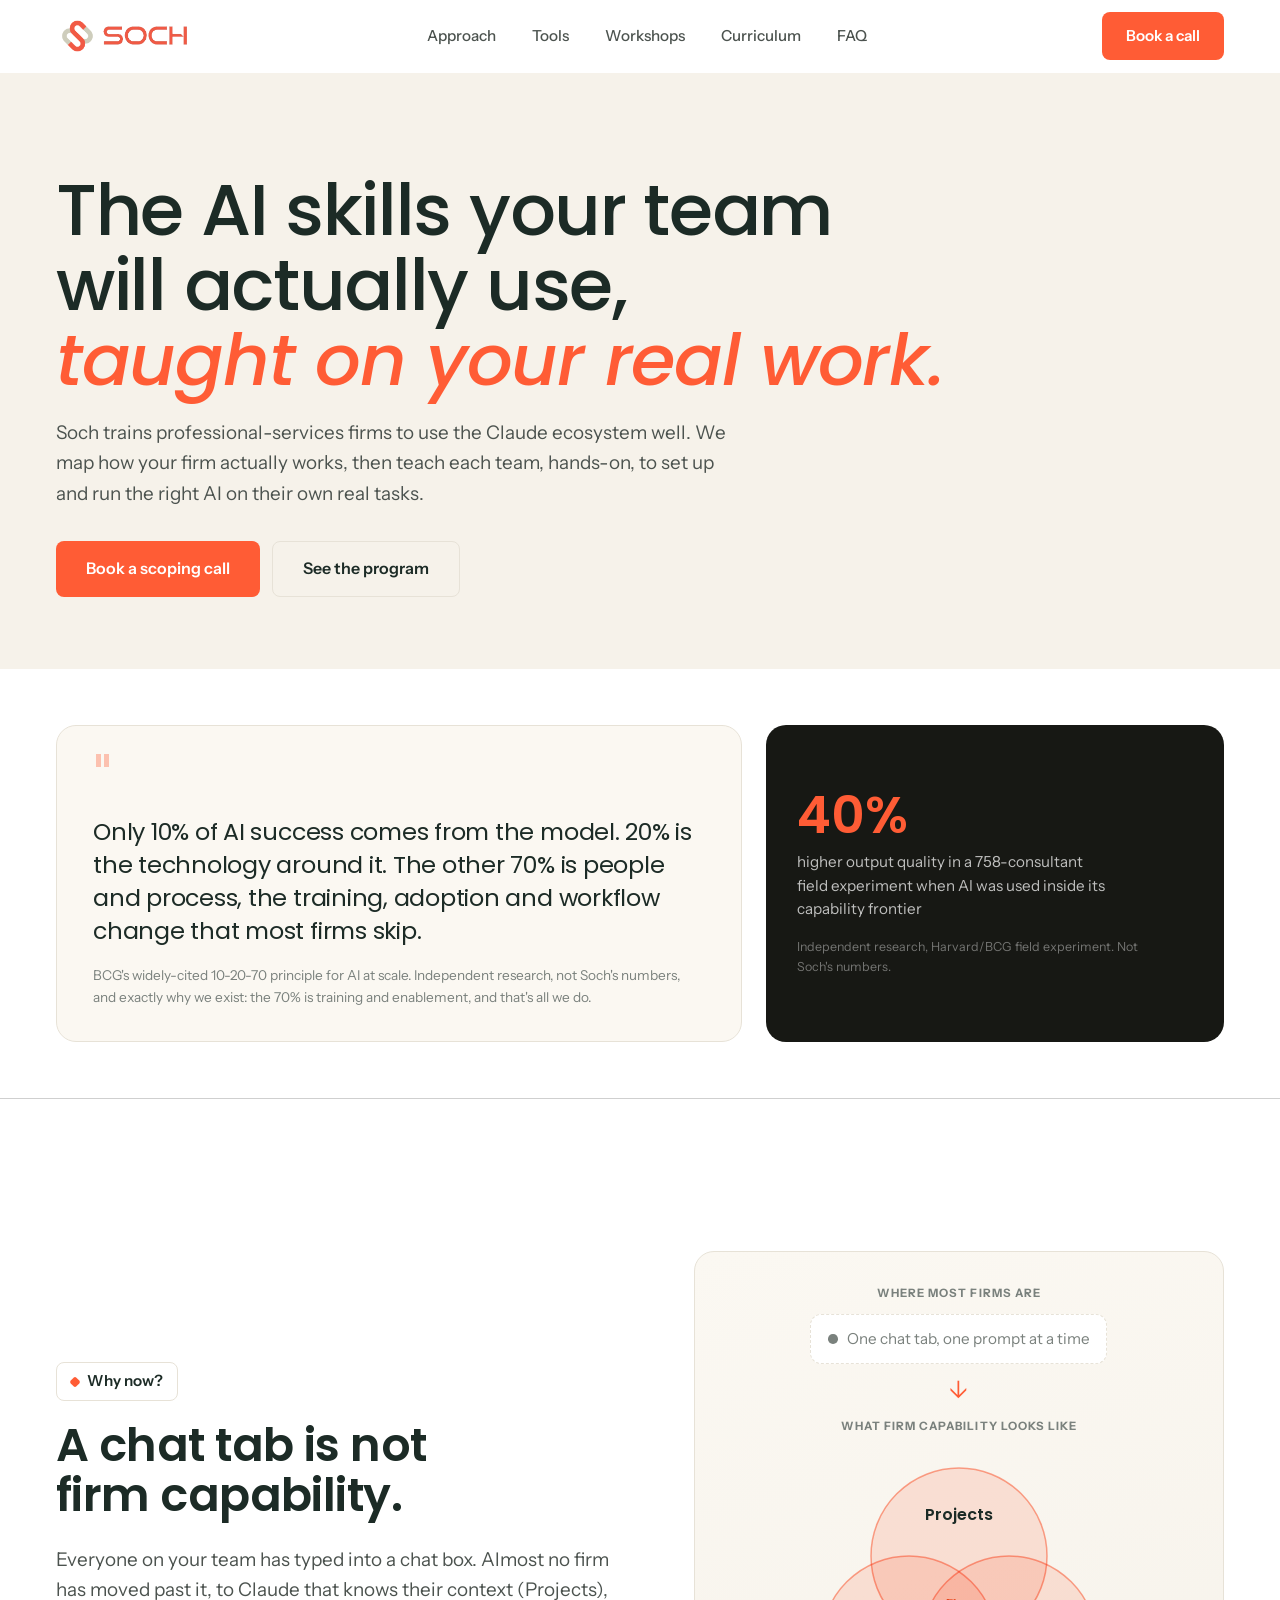
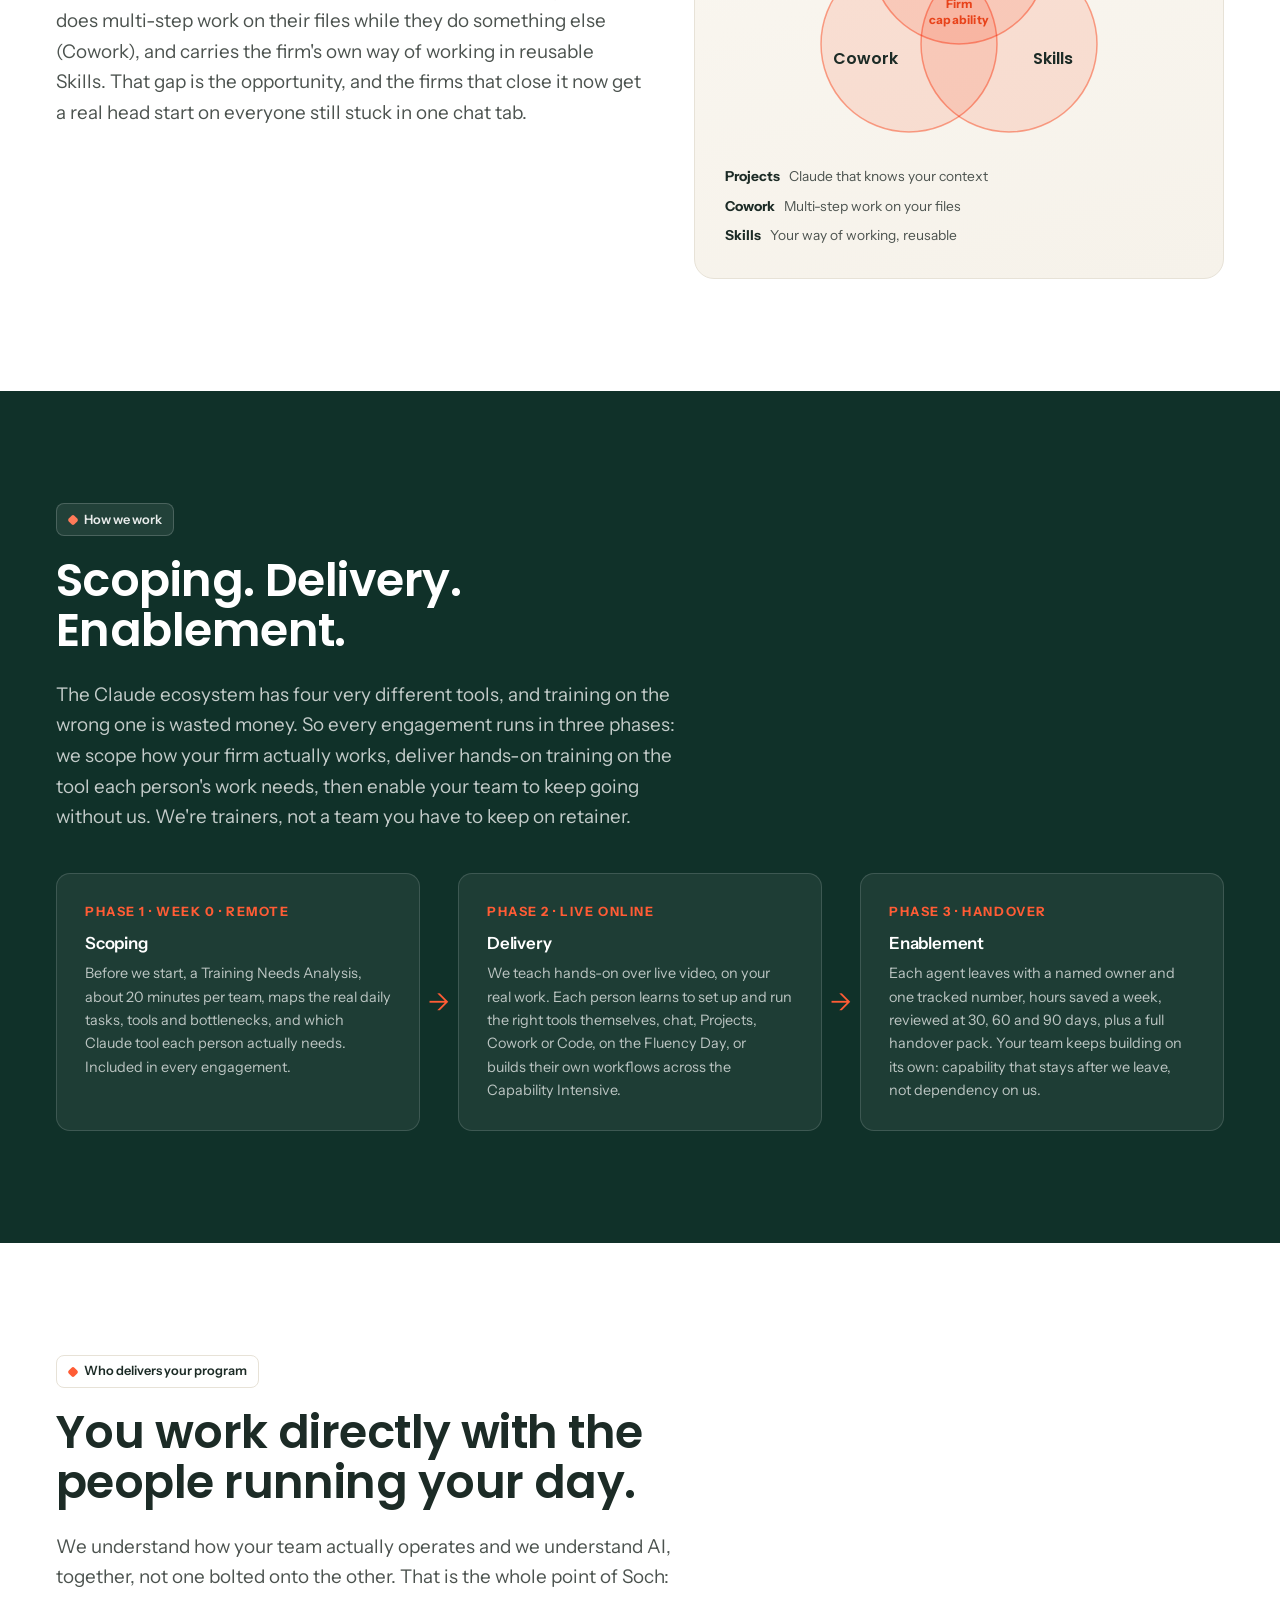
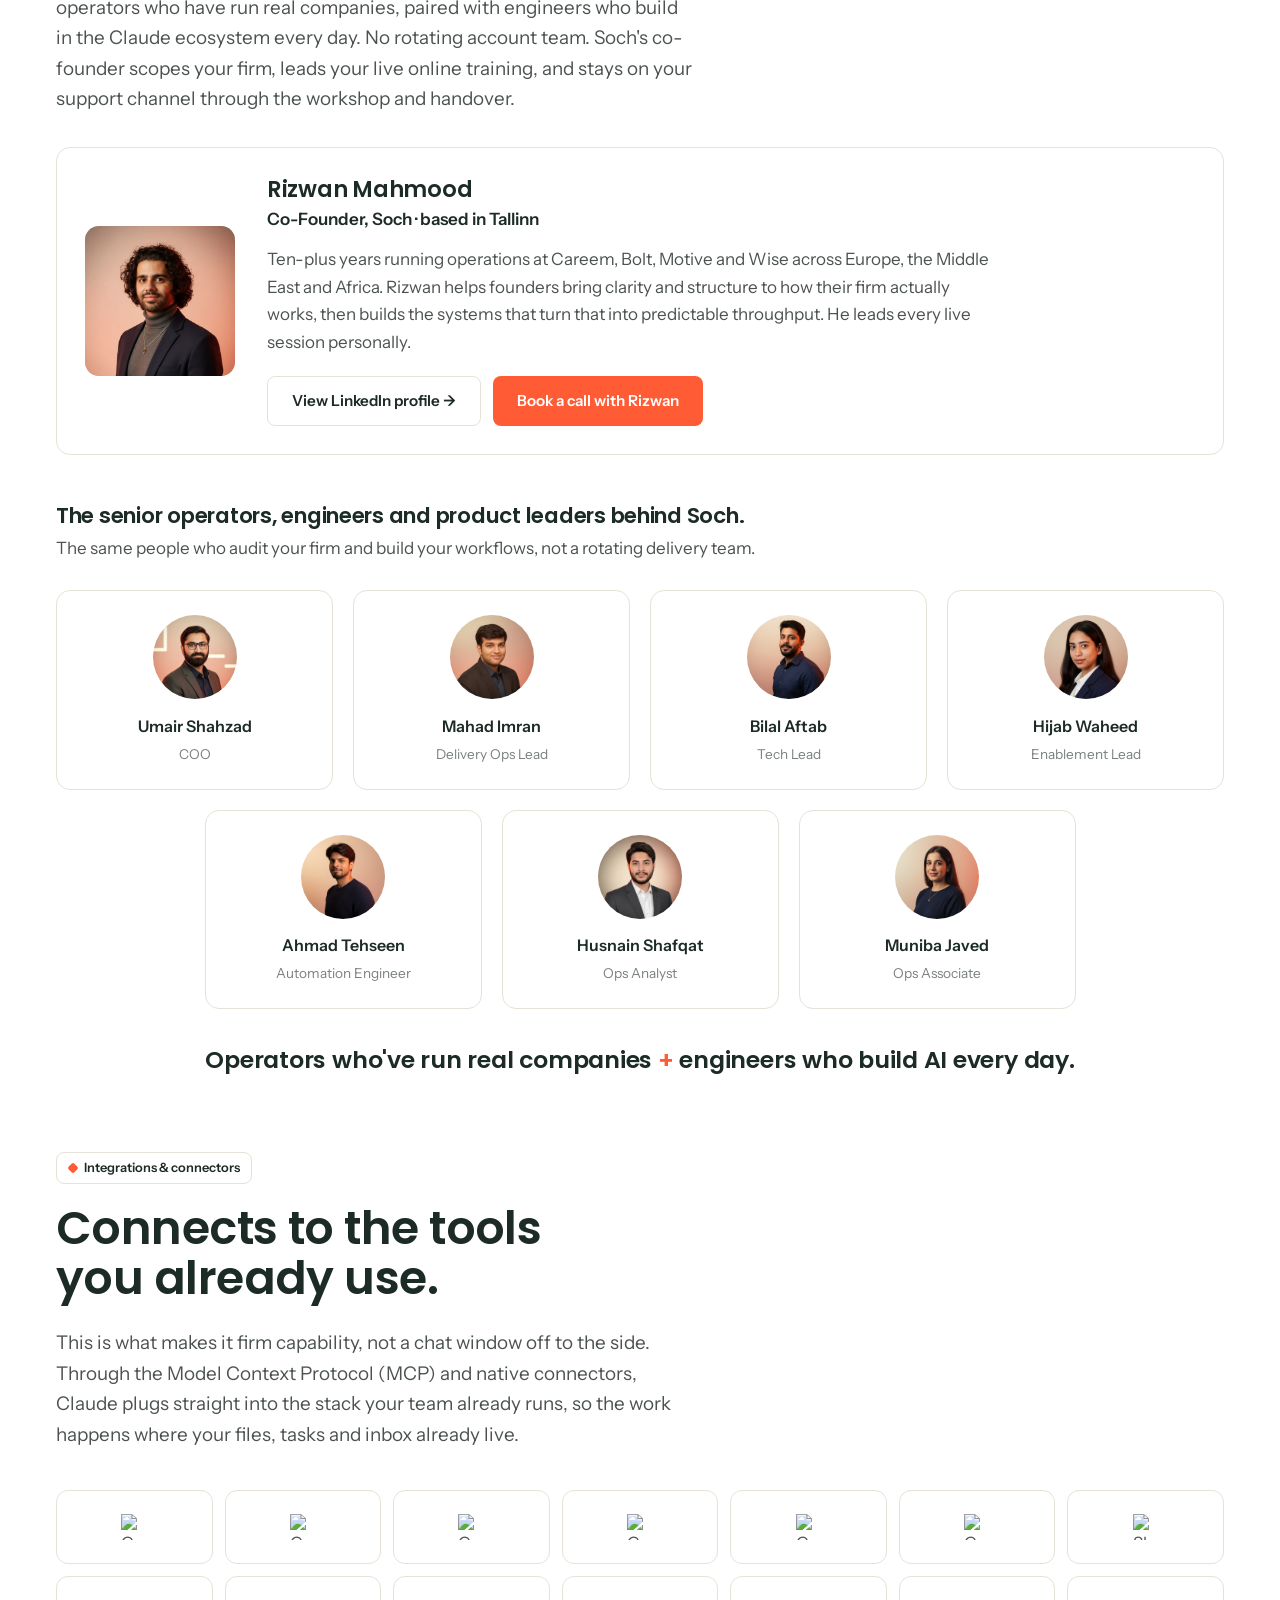
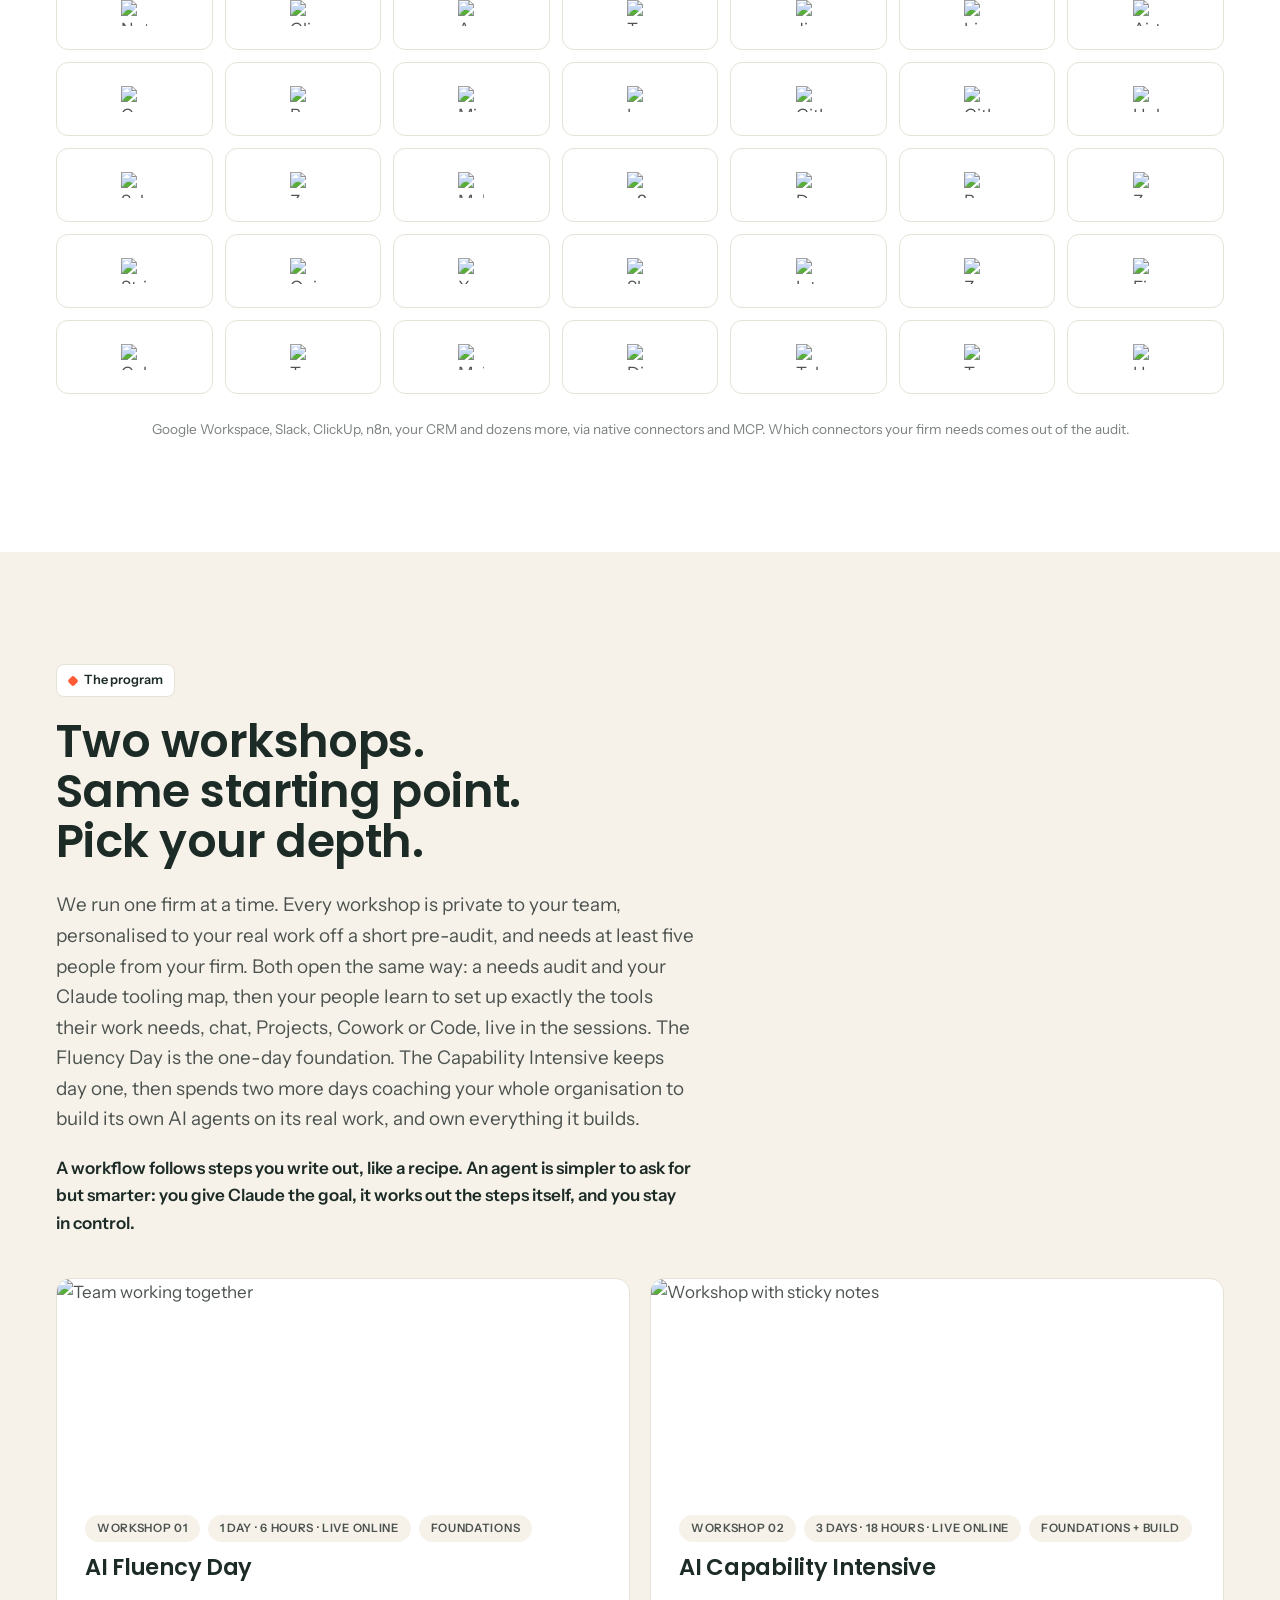
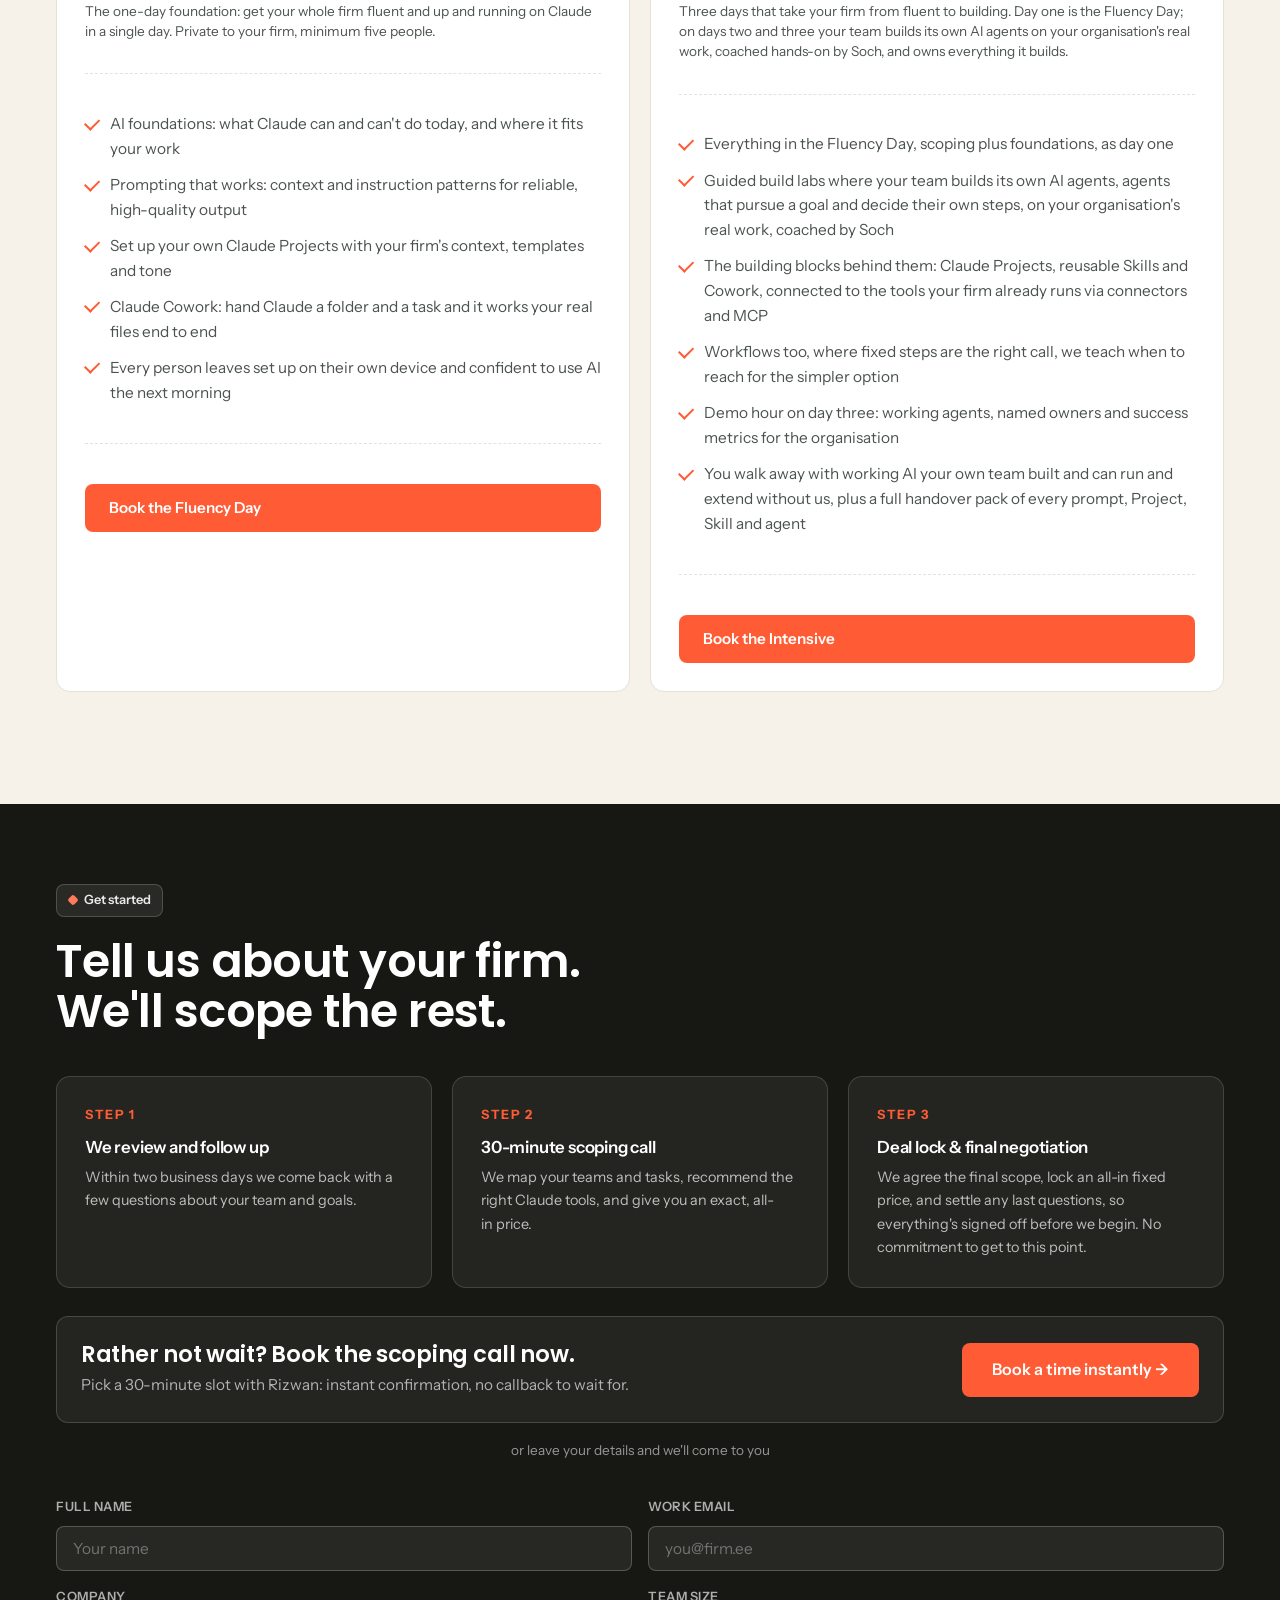
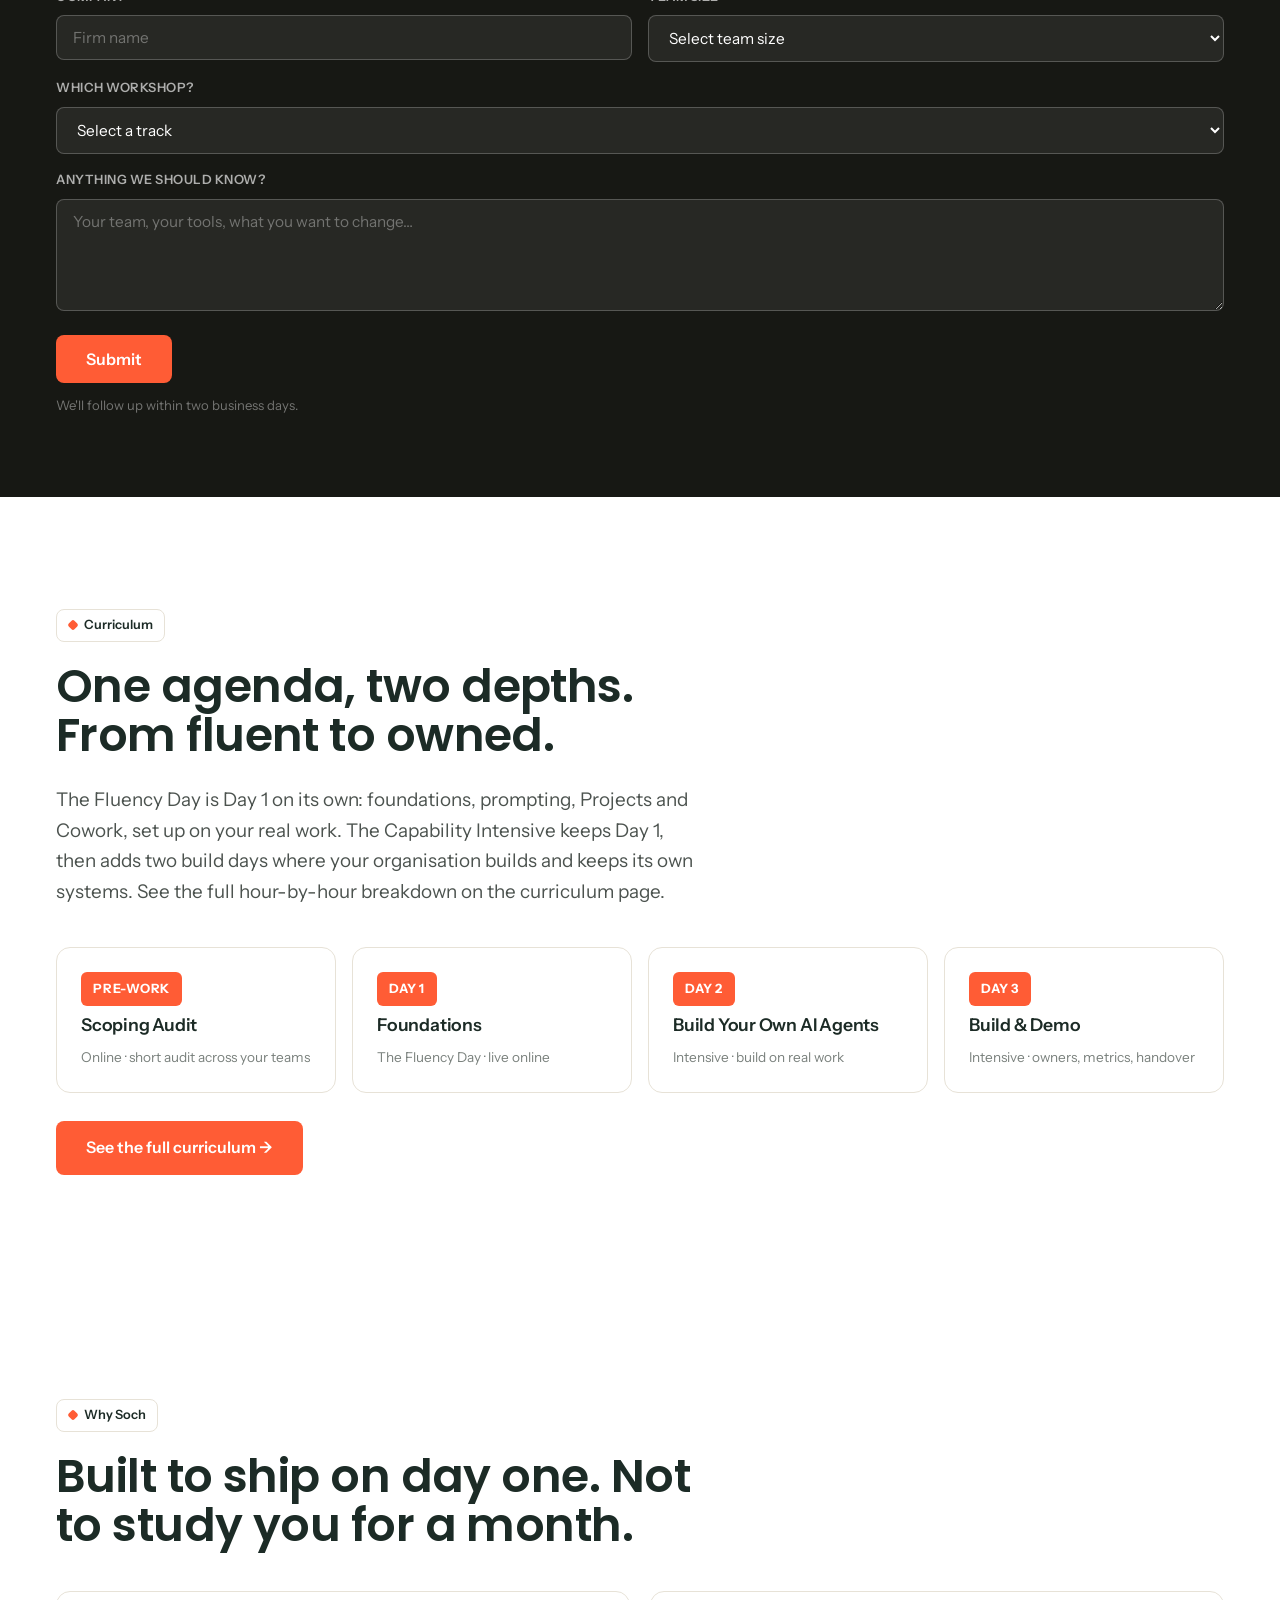
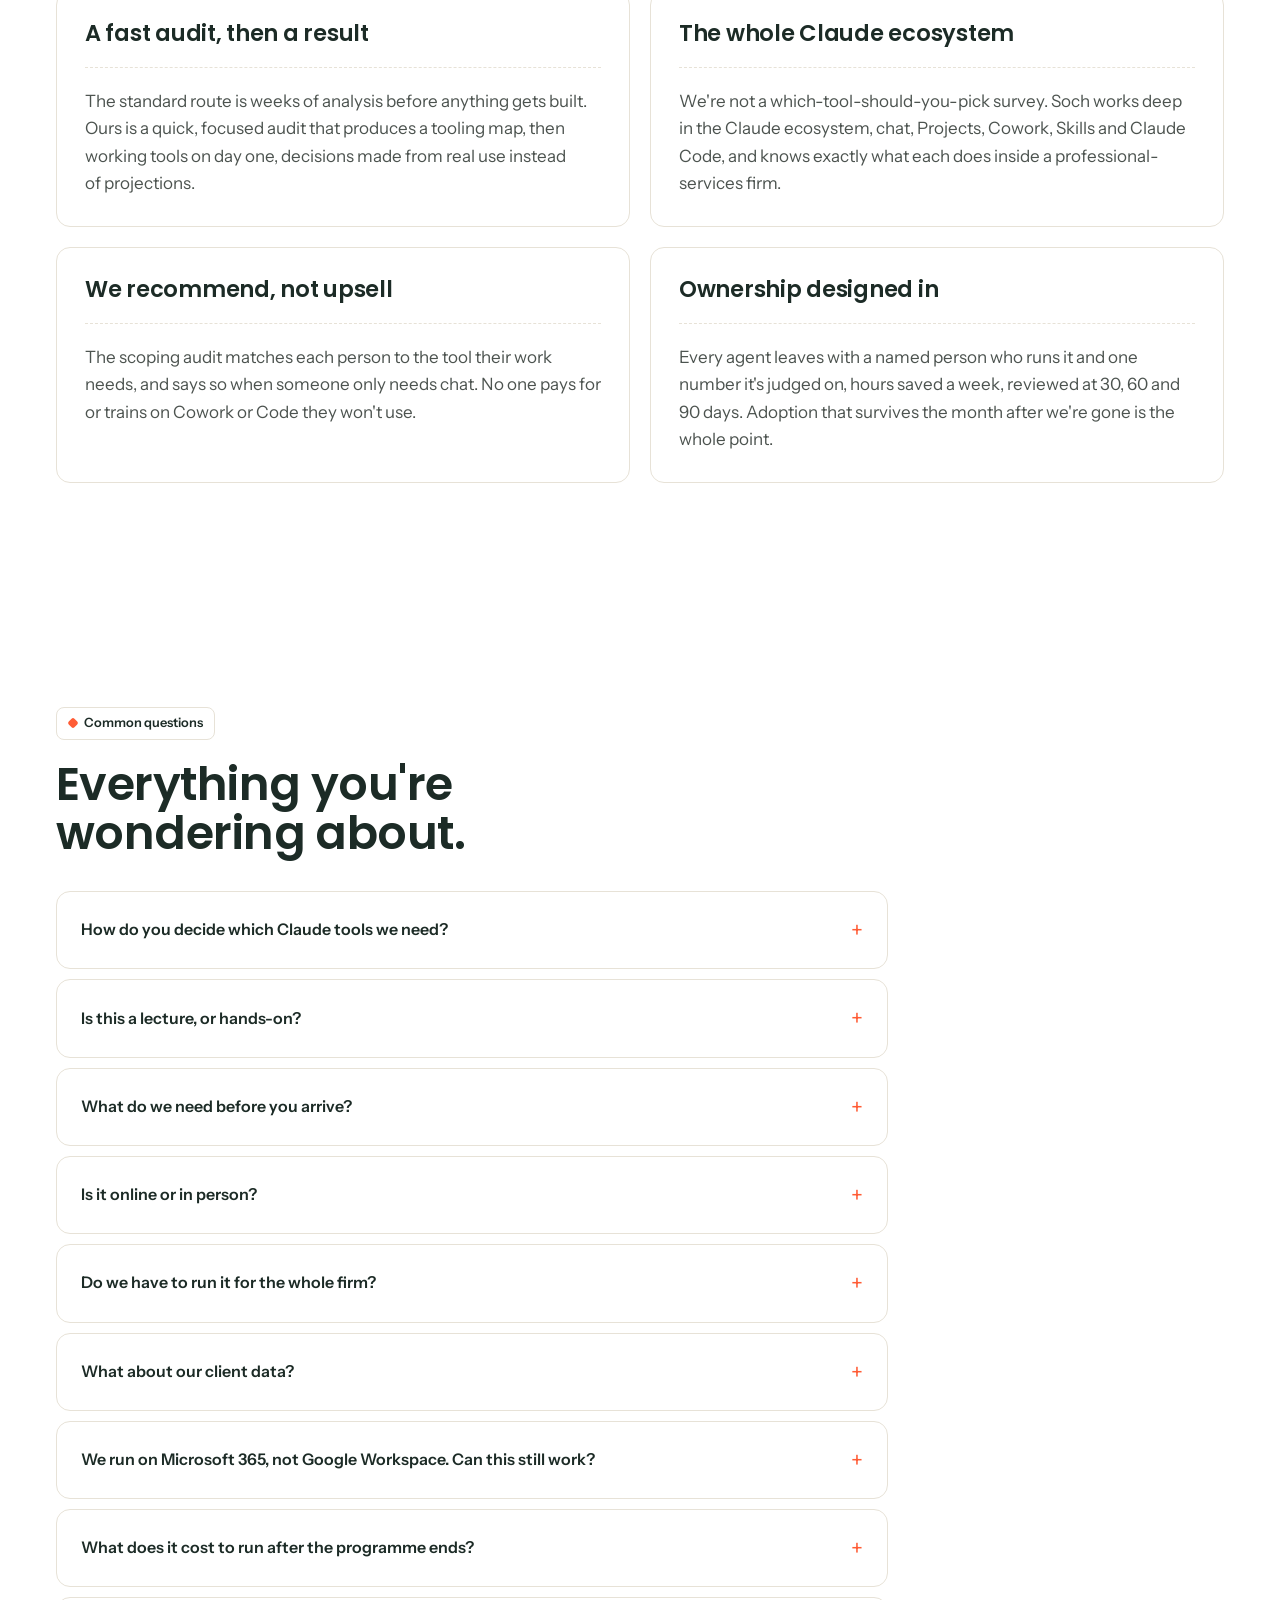
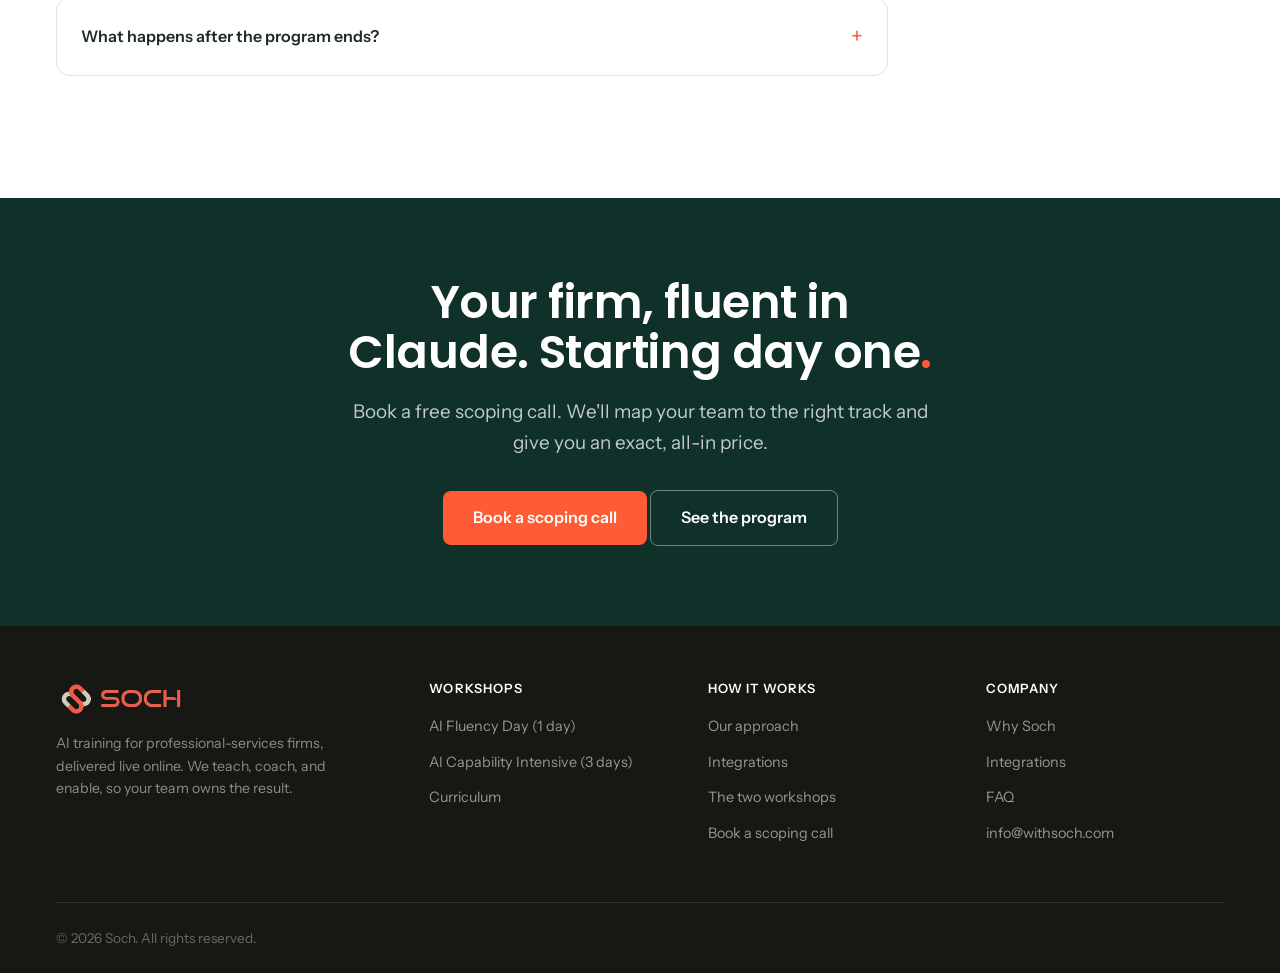
==== commit 843fd2f5: "Hide pricing: redirect /pricing to home, remove Pricing links from nav, footer and curriculum CTA Co" ====
--- a/index.html
+++ b/index.html
@@ -7,8 +7,30 @@
 <meta name="description" content="Get your whole firm fluent in the Claude ecosystem: chat, Projects, Cowork and Skills. Private and delivered live online by Soch for one firm at a time: a one-day AI Fluency Day, or a three-day AI Capability Intensive where your team builds AI into your real workflows, coached by us. We train and enable, we don't implement for you.">
 <link rel="preconnect" href="https://fonts.googleapis.com">
 <link rel="preconnect" href="https://fonts.gstatic.com" crossorigin>
-<link rel="icon" type="image/png" href="assets/logo-mark.png">
-<link rel="apple-touch-icon" href="assets/logo-mark.png">
+<link rel="icon" href="/favicon.ico" sizes="any">
+<link rel="icon" type="image/png" sizes="32x32" href="/assets/icon-32.png">
+<link rel="icon" type="image/png" sizes="192x192" href="/assets/icon-192.png">
+<link rel="apple-touch-icon" sizes="180x180" href="/assets/icon-180.png">
+<link rel="canonical" href="https://academy.withsoch.com/">
+
+<!-- Link previews (WhatsApp, Slack, LinkedIn, iMessage). All URLs must stay absolute. -->
+<meta property="og:type" content="website">
+<meta property="og:site_name" content="Soch">
+<meta property="og:url" content="https://academy.withsoch.com/">
+<meta property="og:title" content="Soch, Claude Adoption Program for Tallinn Firms">
+<meta property="og:description" content="Claude adoption training for professional-services firms. Private, live online, taught on your team's real work.">
+<meta property="og:image" content="https://academy.withsoch.com/assets/og-image.png">
+<meta property="og:image:secure_url" content="https://academy.withsoch.com/assets/og-image.png">
+<meta property="og:image:type" content="image/png">
+<meta property="og:image:width" content="1200">
+<meta property="og:image:height" content="630">
+<meta property="og:image:alt" content="Soch, the AI skills your team will actually use">
+<meta name="twitter:card" content="summary_large_image">
+<meta name="twitter:title" content="Soch, Claude Adoption Program for Tallinn Firms">
+<meta name="twitter:description" content="Claude adoption training for professional-services firms. Private, live online, taught on your team's real work.">
+<meta name="twitter:image" content="https://academy.withsoch.com/assets/og-image.png">
+<meta name="twitter:image:alt" content="Soch, the AI skills your team will actually use">
+
 <link rel="stylesheet" href="assets/soch.css">
 <style>
   .app-logo img{
@@ -29,7 +51,6 @@
         <a href="#tools">Tools</a>
         <a href="#program">Workshops</a>
         <a href="curriculum">Curriculum</a>
-        <a href="pricing">Pricing</a>
         <a href="#faq">FAQ</a>
       </nav>
       <div class="nav-cta">
@@ -43,7 +64,6 @@
     <a href="#tools">Tools</a>
     <a href="#program">Workshops</a>
     <a href="curriculum">Curriculum</a>
-    <a href="pricing">Pricing</a>
     <a href="#faq">FAQ</a>
     <a class="btn btn-primary" href="#enquire">Book a call</a>
   </div>
@@ -429,7 +449,6 @@
           <li><a href="#program">AI Fluency Day (1 day)</a></li>
           <li><a href="#program">AI Capability Intensive (3 days)</a></li>
           <li><a href="curriculum">Curriculum</a></li>
-          <li><a href="pricing">Pricing</a></li>
         </ul>
       </div>
       <div class="footer-col">
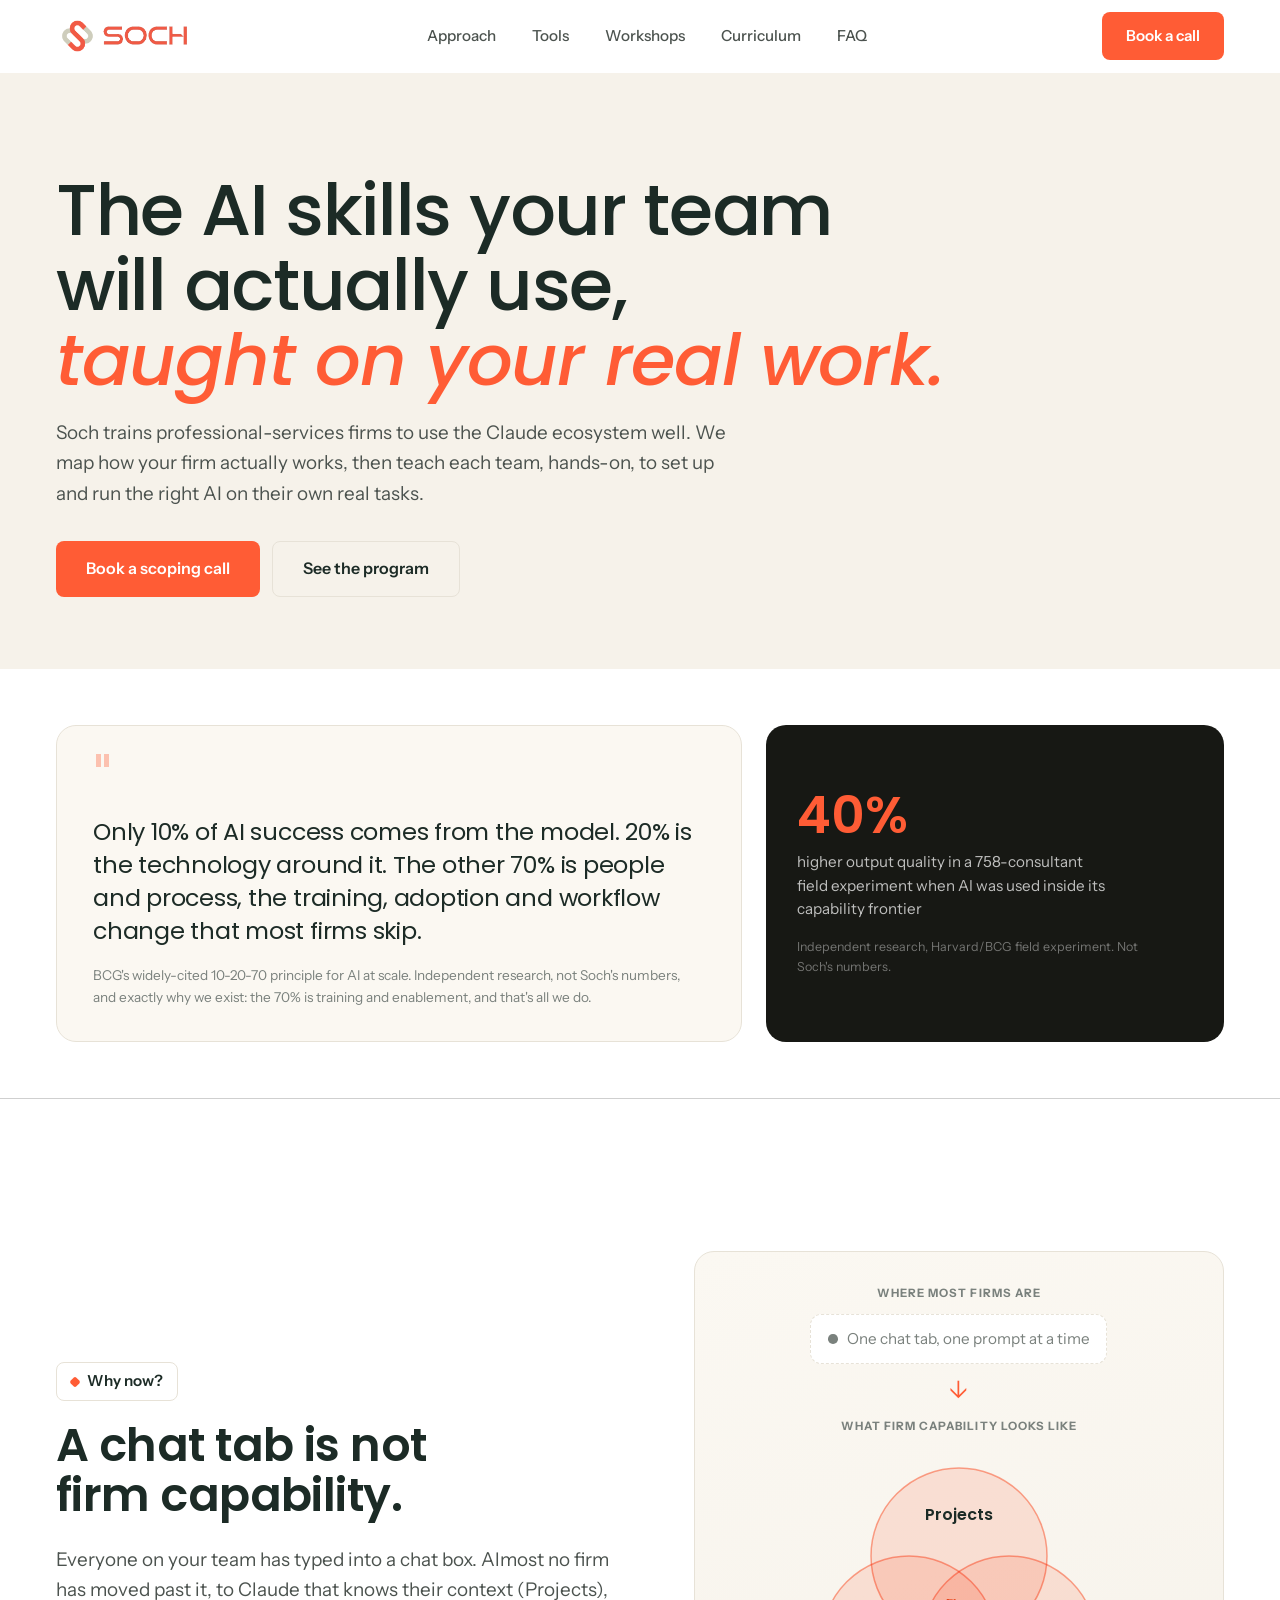
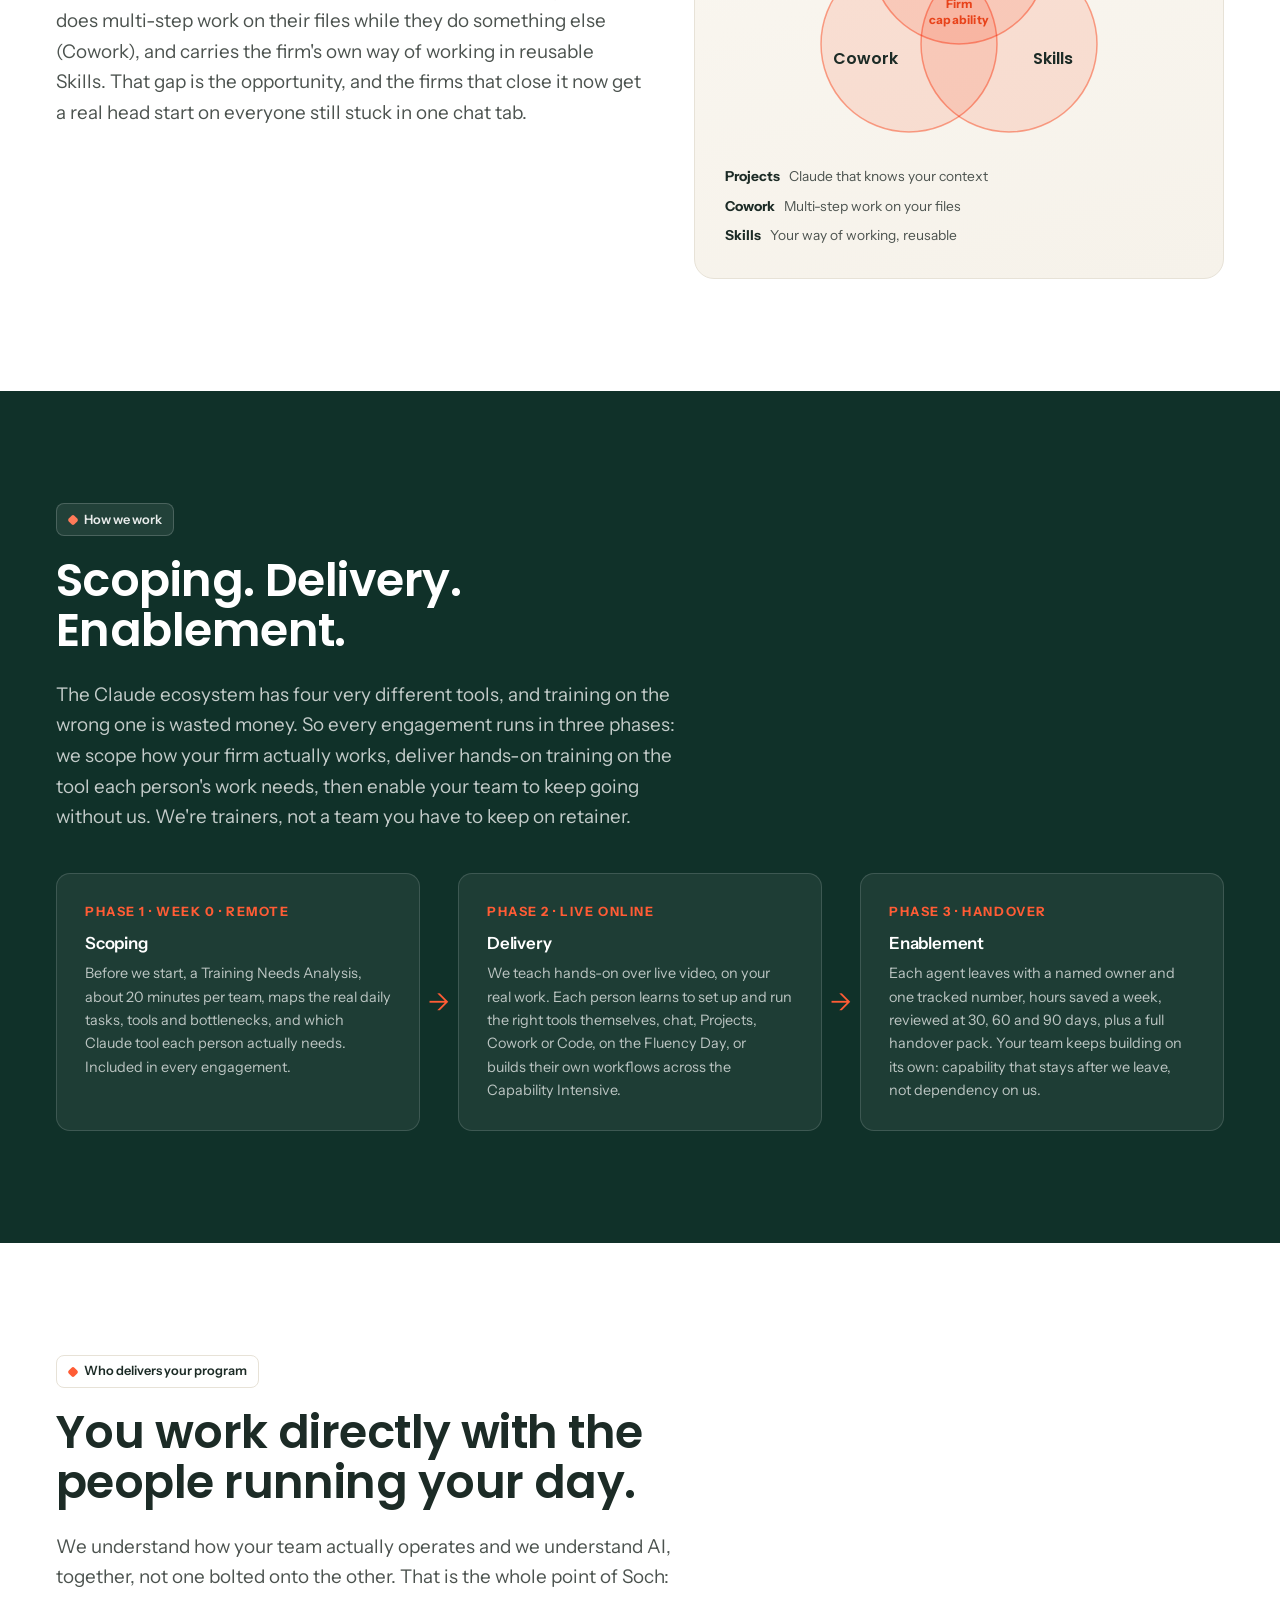
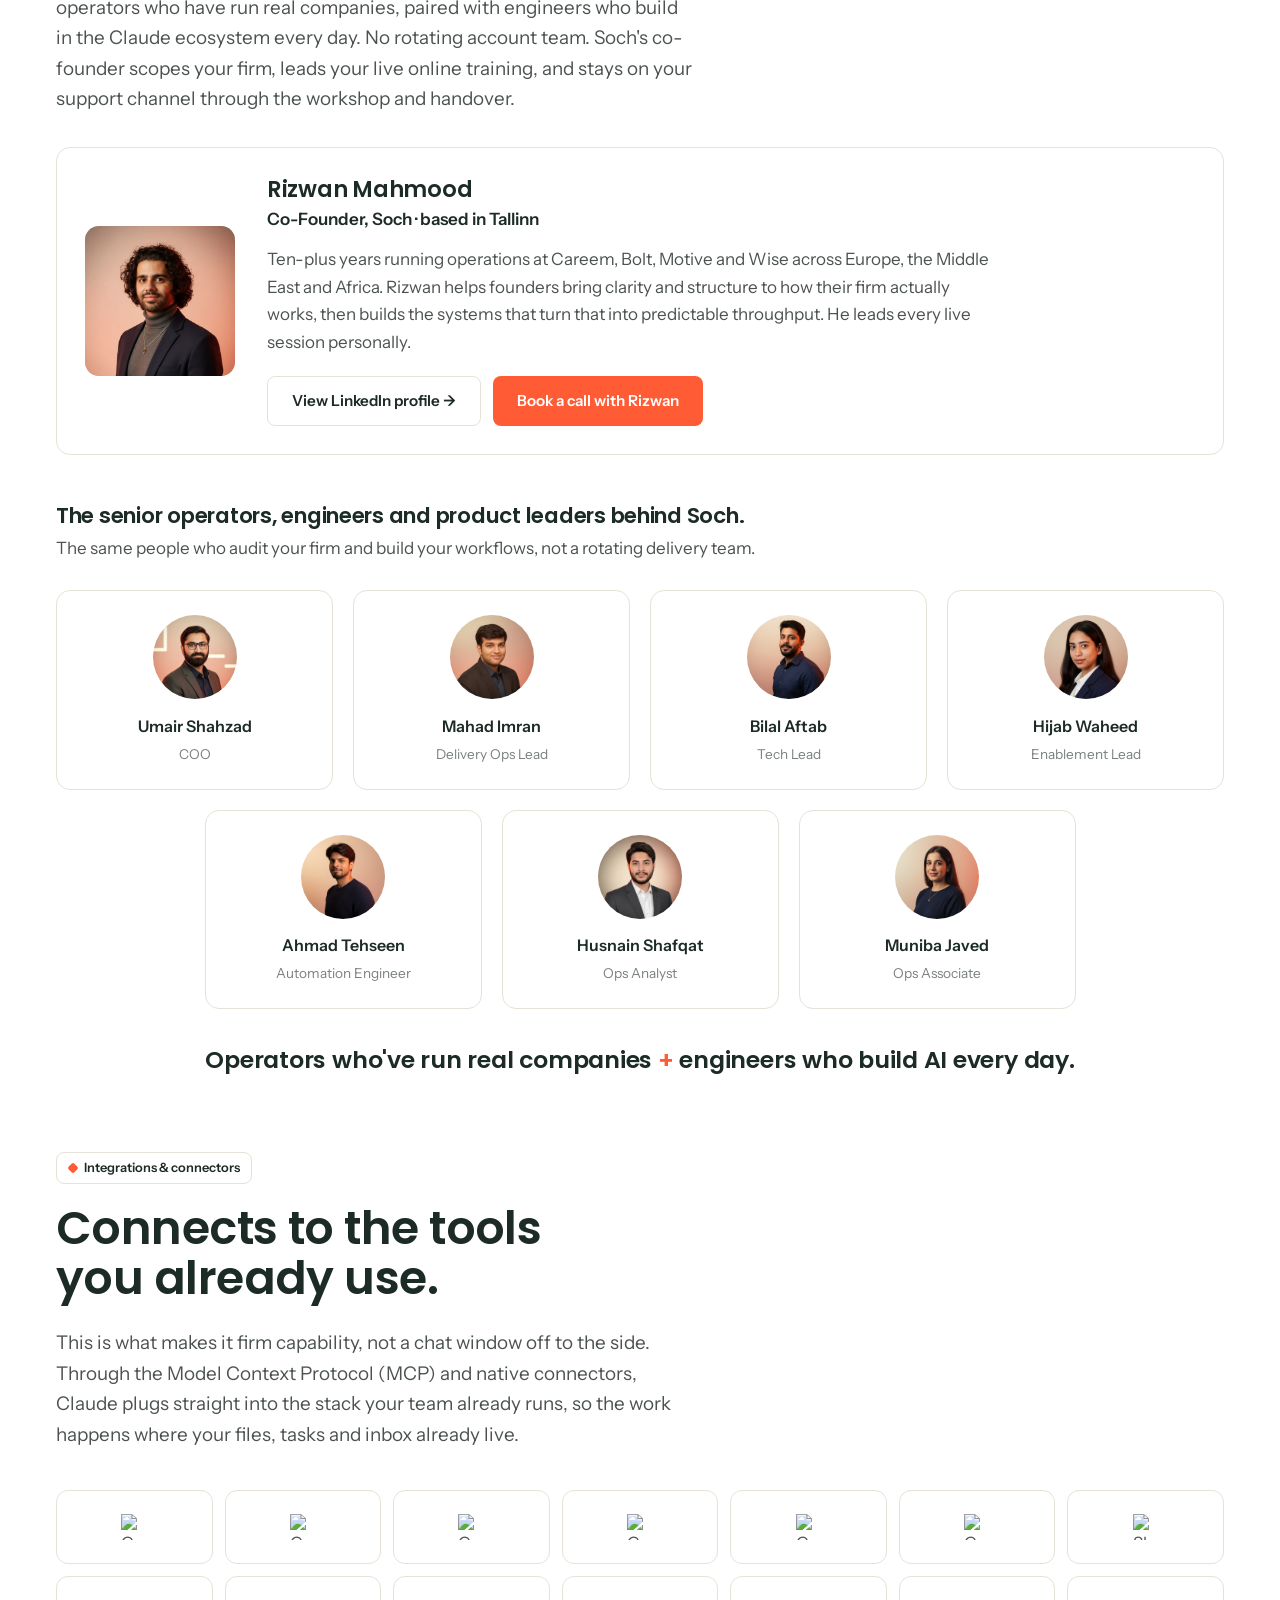
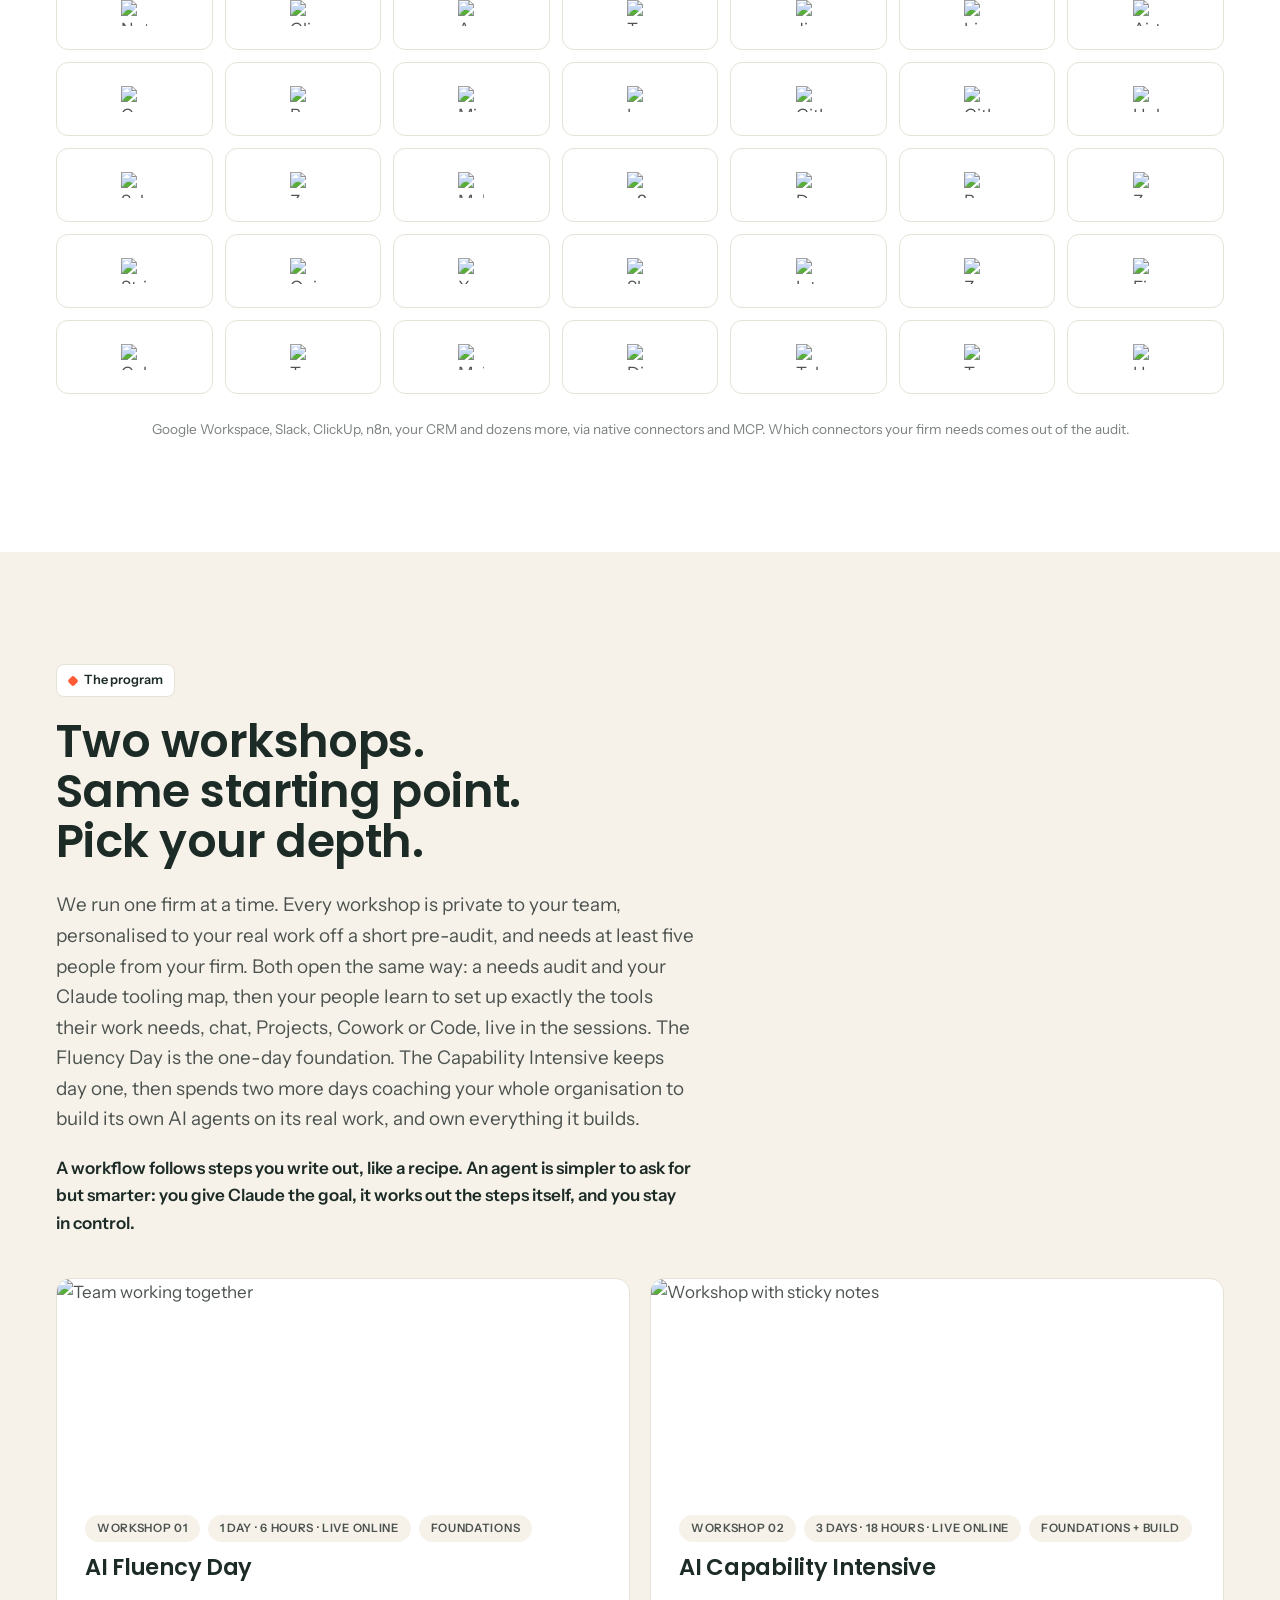
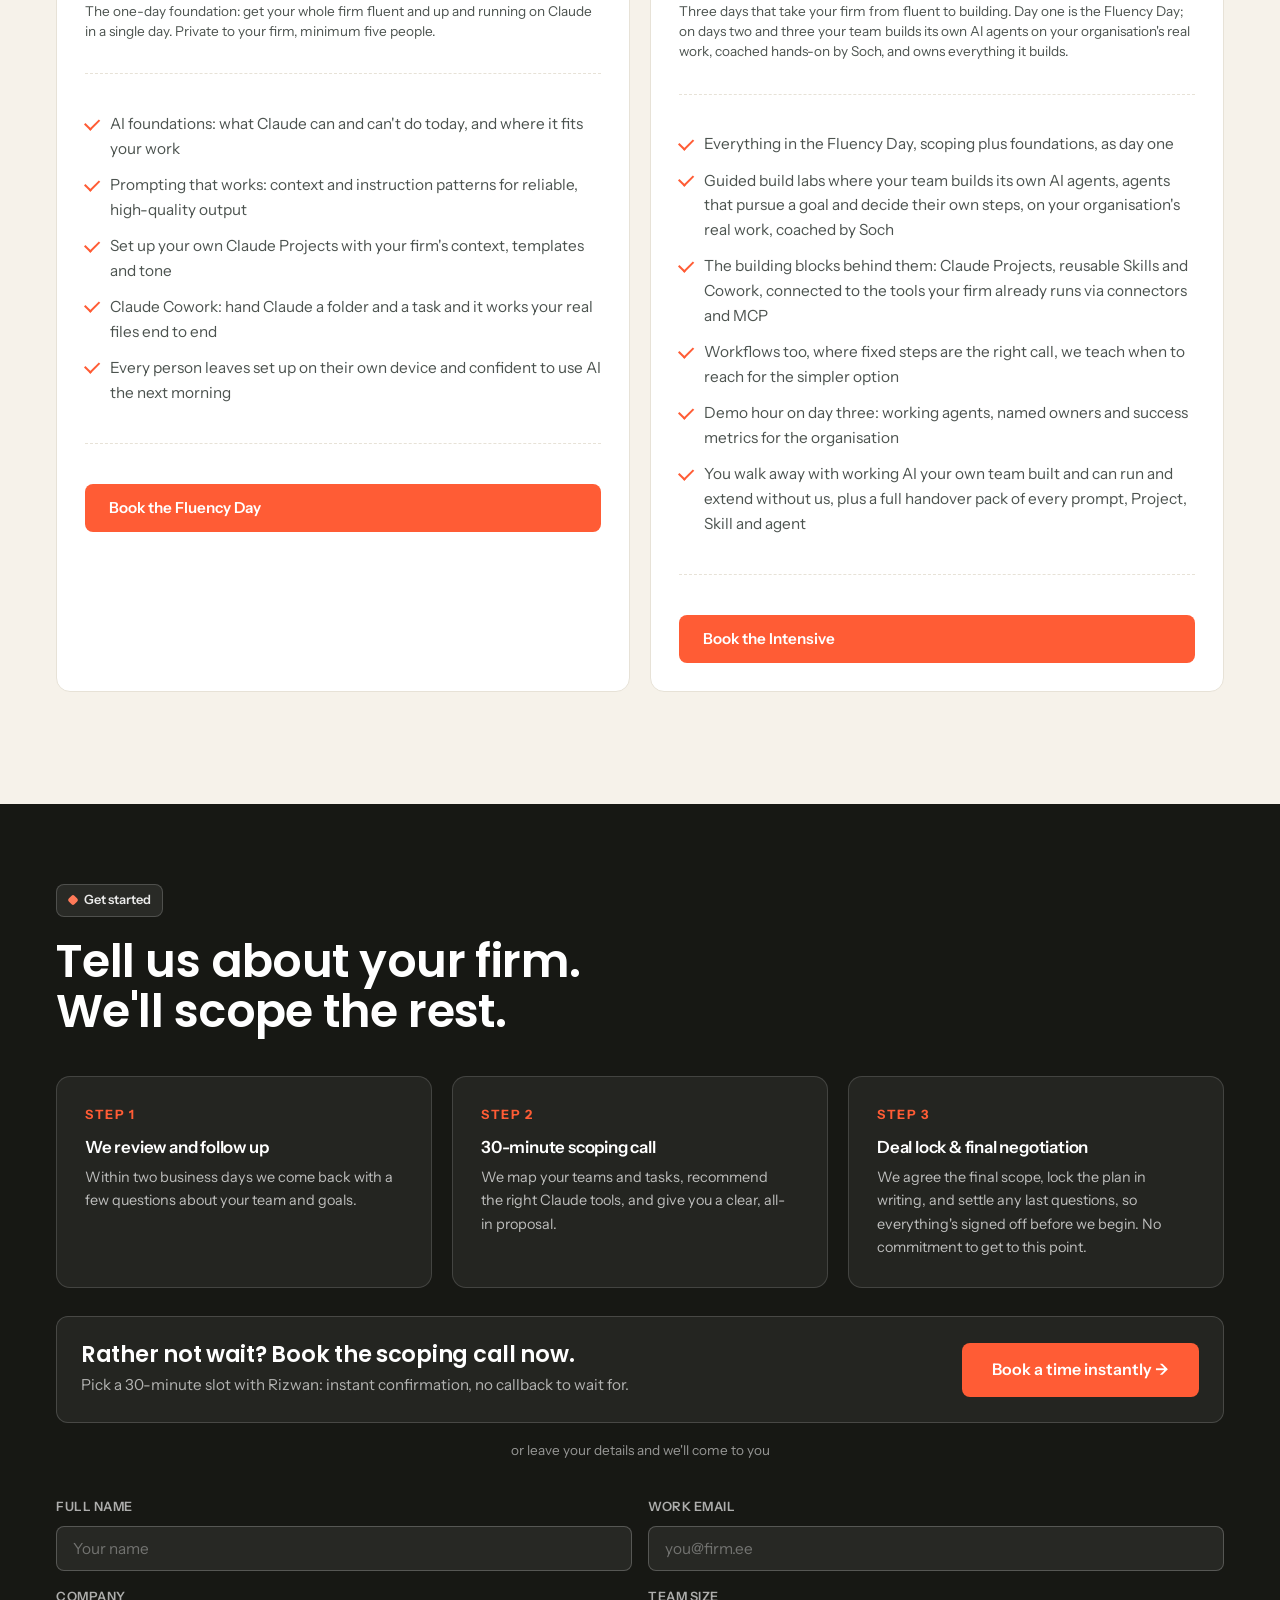
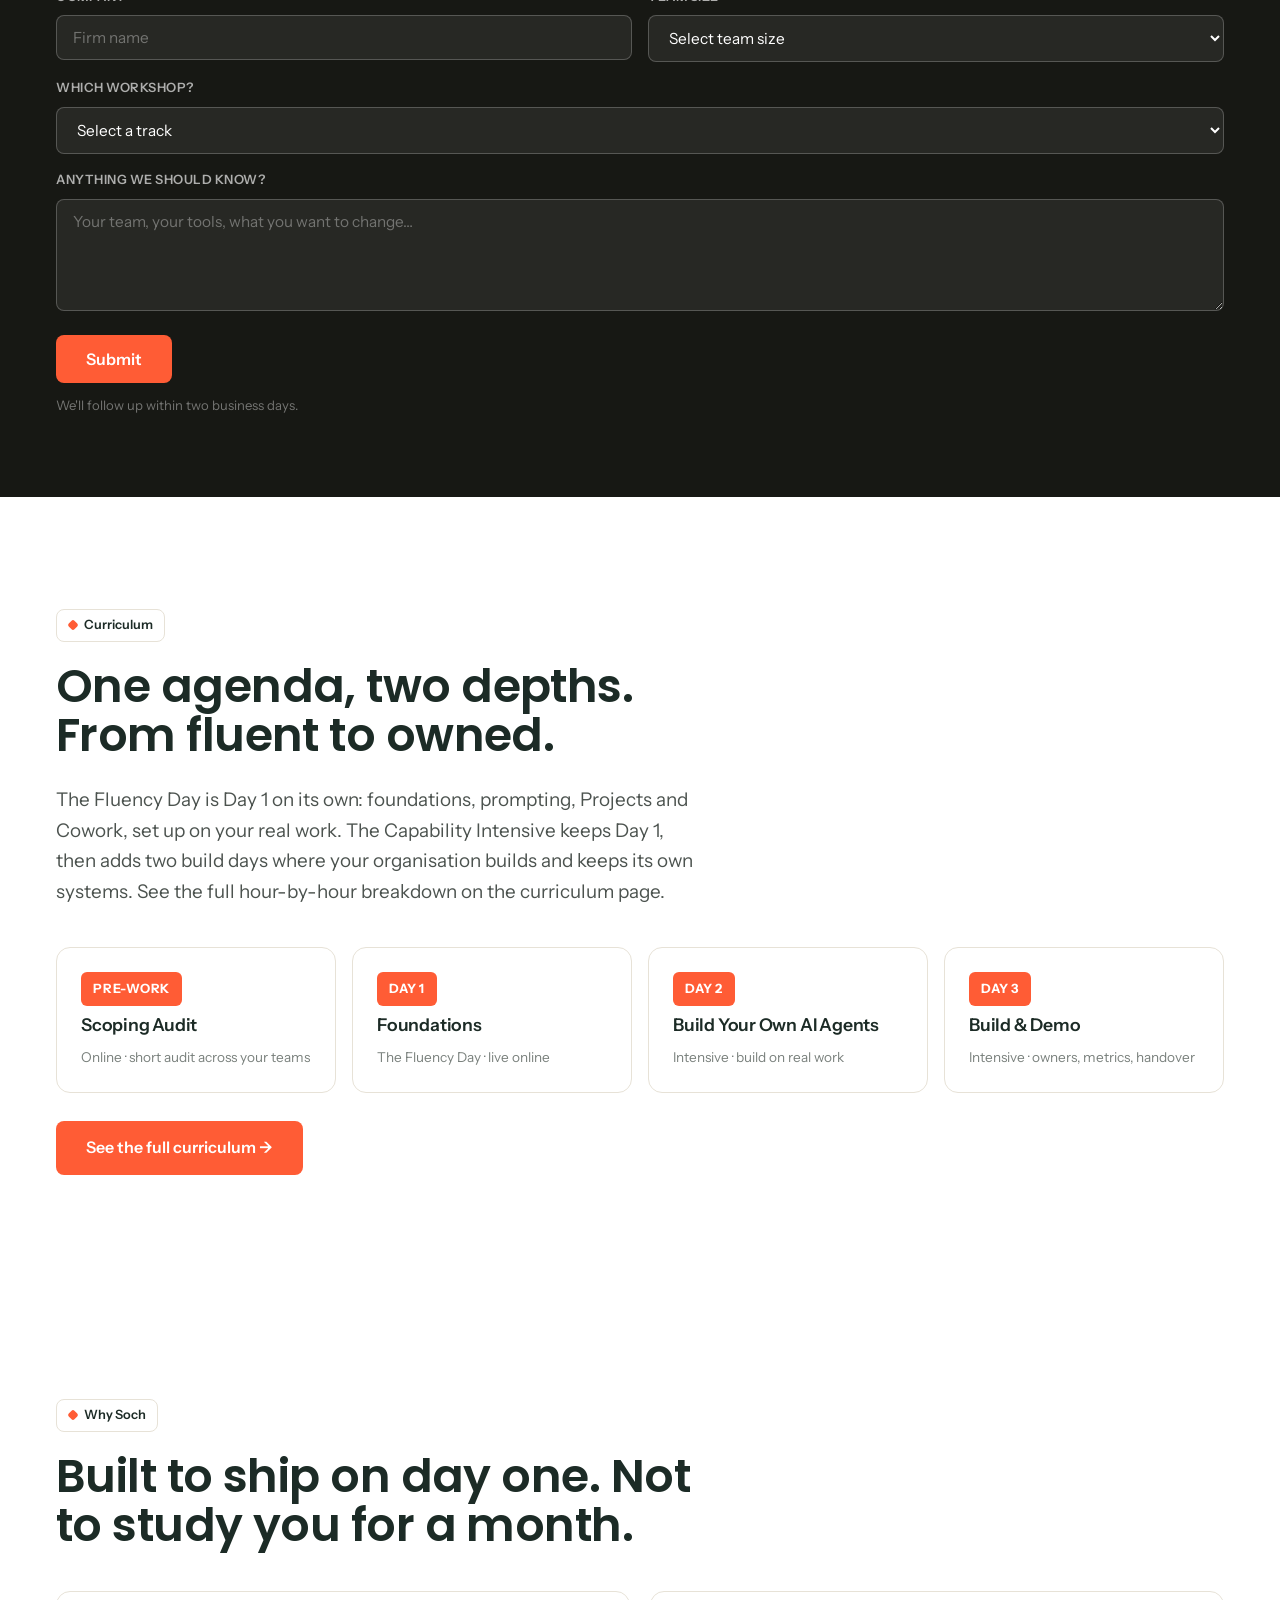
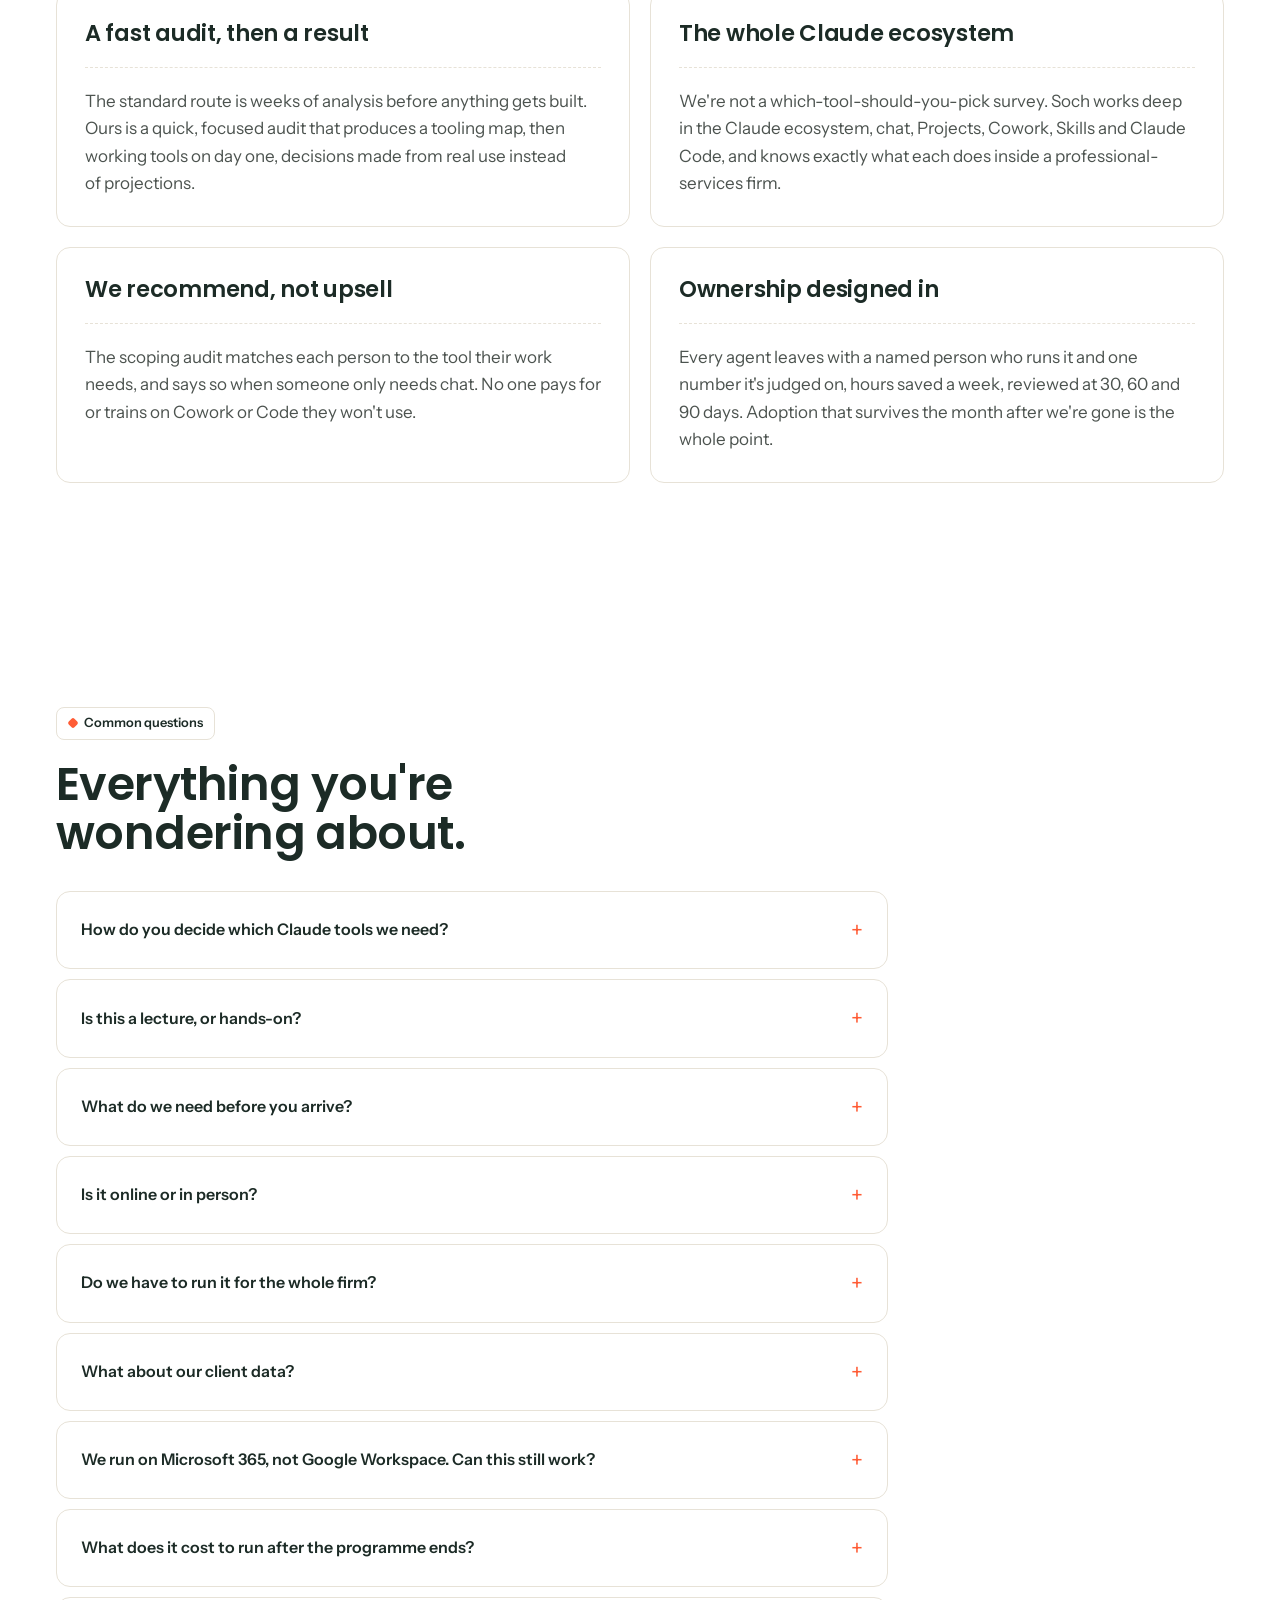
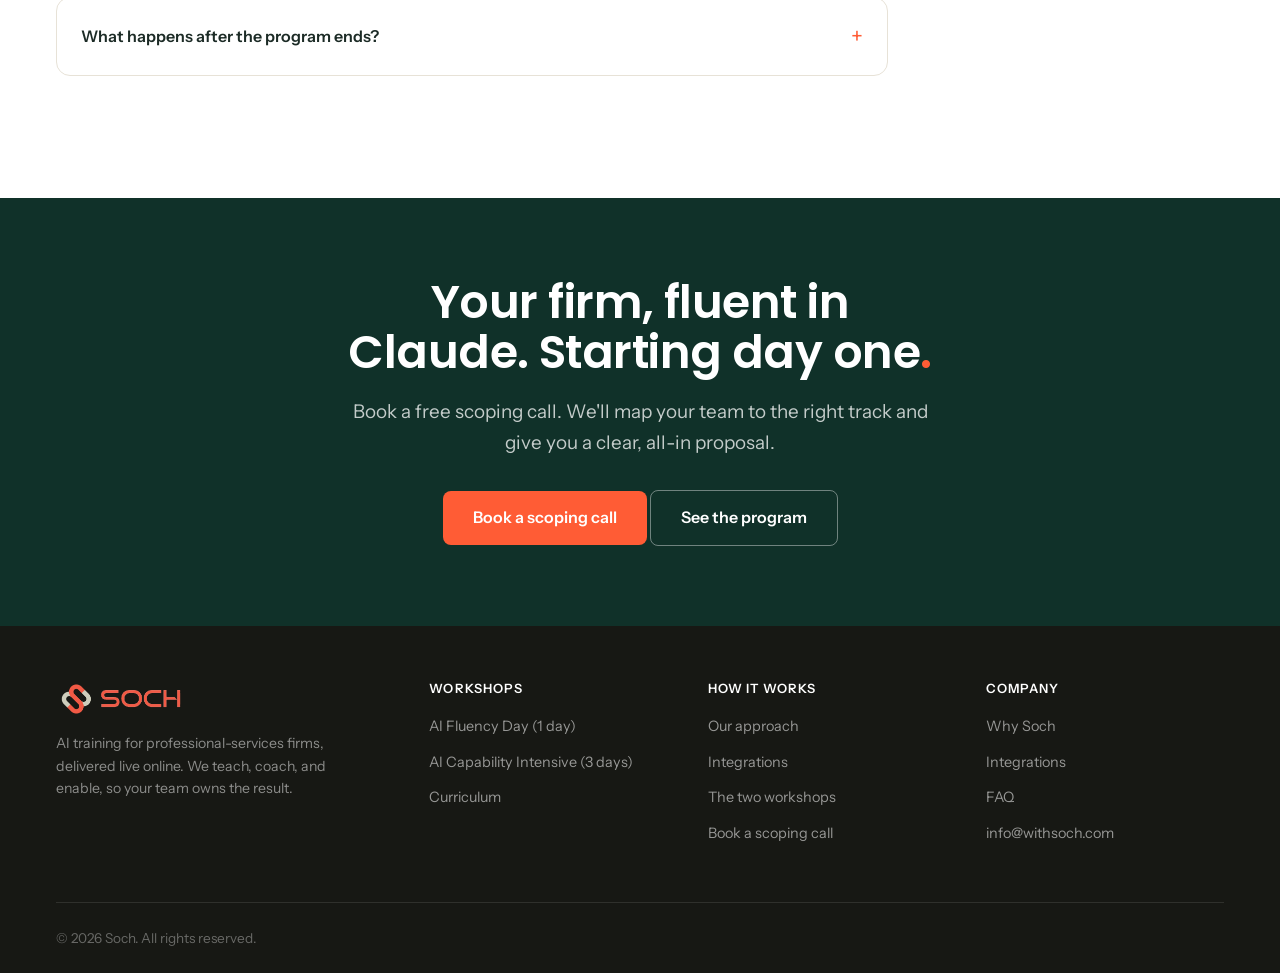
==== commit 8b09e556: "Remove all remaining pricing mentions: ai-setup-day pricing slide, review pricing card, price wordin" ====
--- a/index.html
+++ b/index.html
@@ -320,8 +320,8 @@
     </div>
     <div class="steps-grid">
       <div class="step-box fade-up"><div class="step-num">Step 1</div><h3>We review and follow up</h3><p>Within two business days we come back with a few questions about your team and goals.</p></div>
-      <div class="step-box fade-up" data-delay="1"><div class="step-num">Step 2</div><h3>30-minute scoping call</h3><p>We map your teams and tasks, recommend the right Claude tools, and give you an exact, all-in price.</p></div>
-      <div class="step-box fade-up" data-delay="2"><div class="step-num">Step 3</div><h3>Deal lock &amp; final negotiation</h3><p>We agree the final scope, lock an all-in fixed price, and settle any last questions, so everything's signed off before we begin. No commitment to get to this point.</p></div>
+      <div class="step-box fade-up" data-delay="1"><div class="step-num">Step 2</div><h3>30-minute scoping call</h3><p>We map your teams and tasks, recommend the right Claude tools, and give you a clear, all-in proposal.</p></div>
+      <div class="step-box fade-up" data-delay="2"><div class="step-num">Step 3</div><h3>Deal lock &amp; final negotiation</h3><p>We agree the final scope, lock the plan in writing, and settle any last questions, so everything's signed off before we begin. No commitment to get to this point.</p></div>
     </div>
     <div class="fade-up" style="margin:1.75rem 0 0;padding:1.5rem;background:rgba(255,255,255,.06);border:1px solid rgba(255,255,255,.16);border-radius:12px;display:flex;gap:1rem;align-items:center;justify-content:space-between;flex-wrap:wrap">
       <div style="min-width:240px">
@@ -427,7 +427,7 @@
   <div class="container">
     <div class="fade-up" style="max-width:40rem;margin:0 auto;text-align:center">
       <h2 style="color:#fff">Your firm, fluent in Claude. Starting day one<span style="color:var(--brand)">.</span></h2>
-      <p class="lead" style="color:rgba(255,255,255,.75);margin-top:1.25rem">Book a free scoping call. We'll map your team to the right track and give you an exact, all-in price.</p>
+      <p class="lead" style="color:rgba(255,255,255,.75);margin-top:1.25rem">Book a free scoping call. We'll map your team to the right track and give you a clear, all-in proposal.</p>
       <div class="ctas" style="justify-content:center;margin-top:2rem">
         <a class="btn btn-primary btn-lg" href="#enquire">Book a scoping call</a>
         <a class="btn btn-ghost-light btn-lg" href="#program">See the program</a>
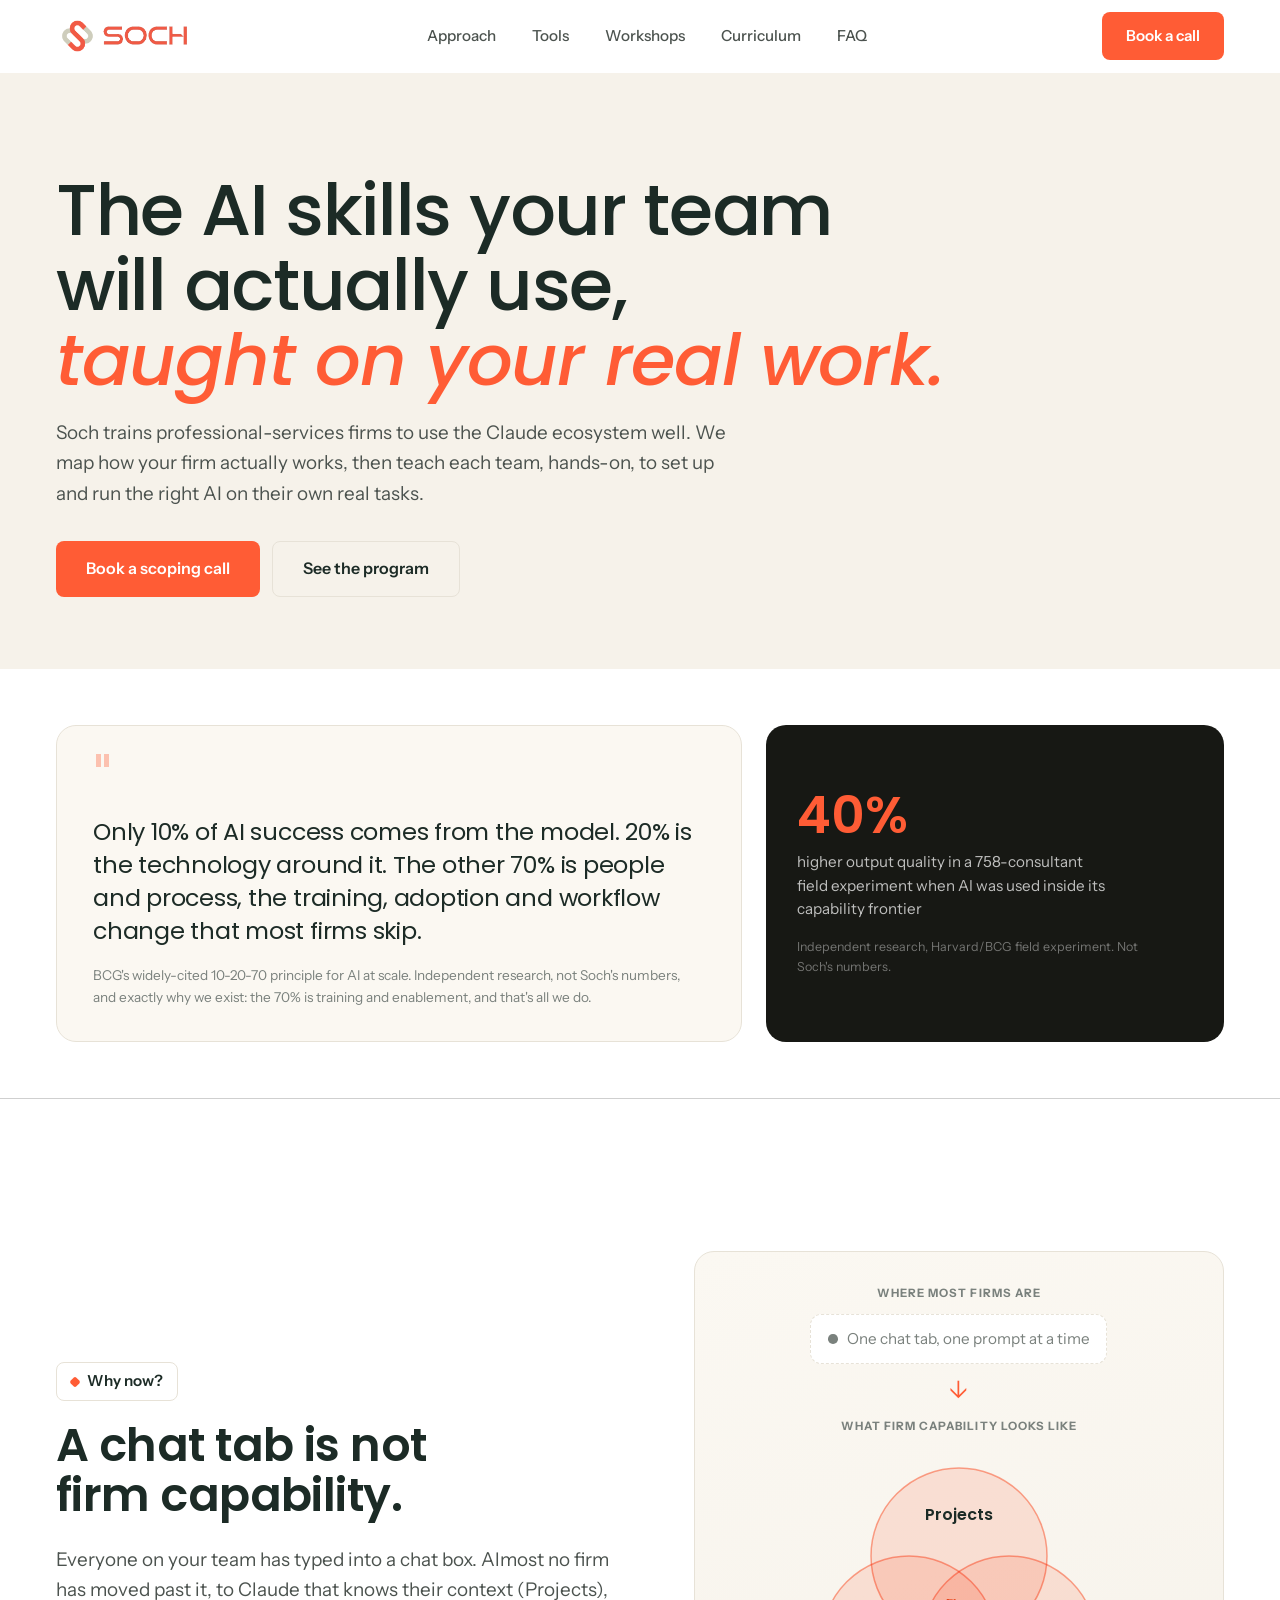
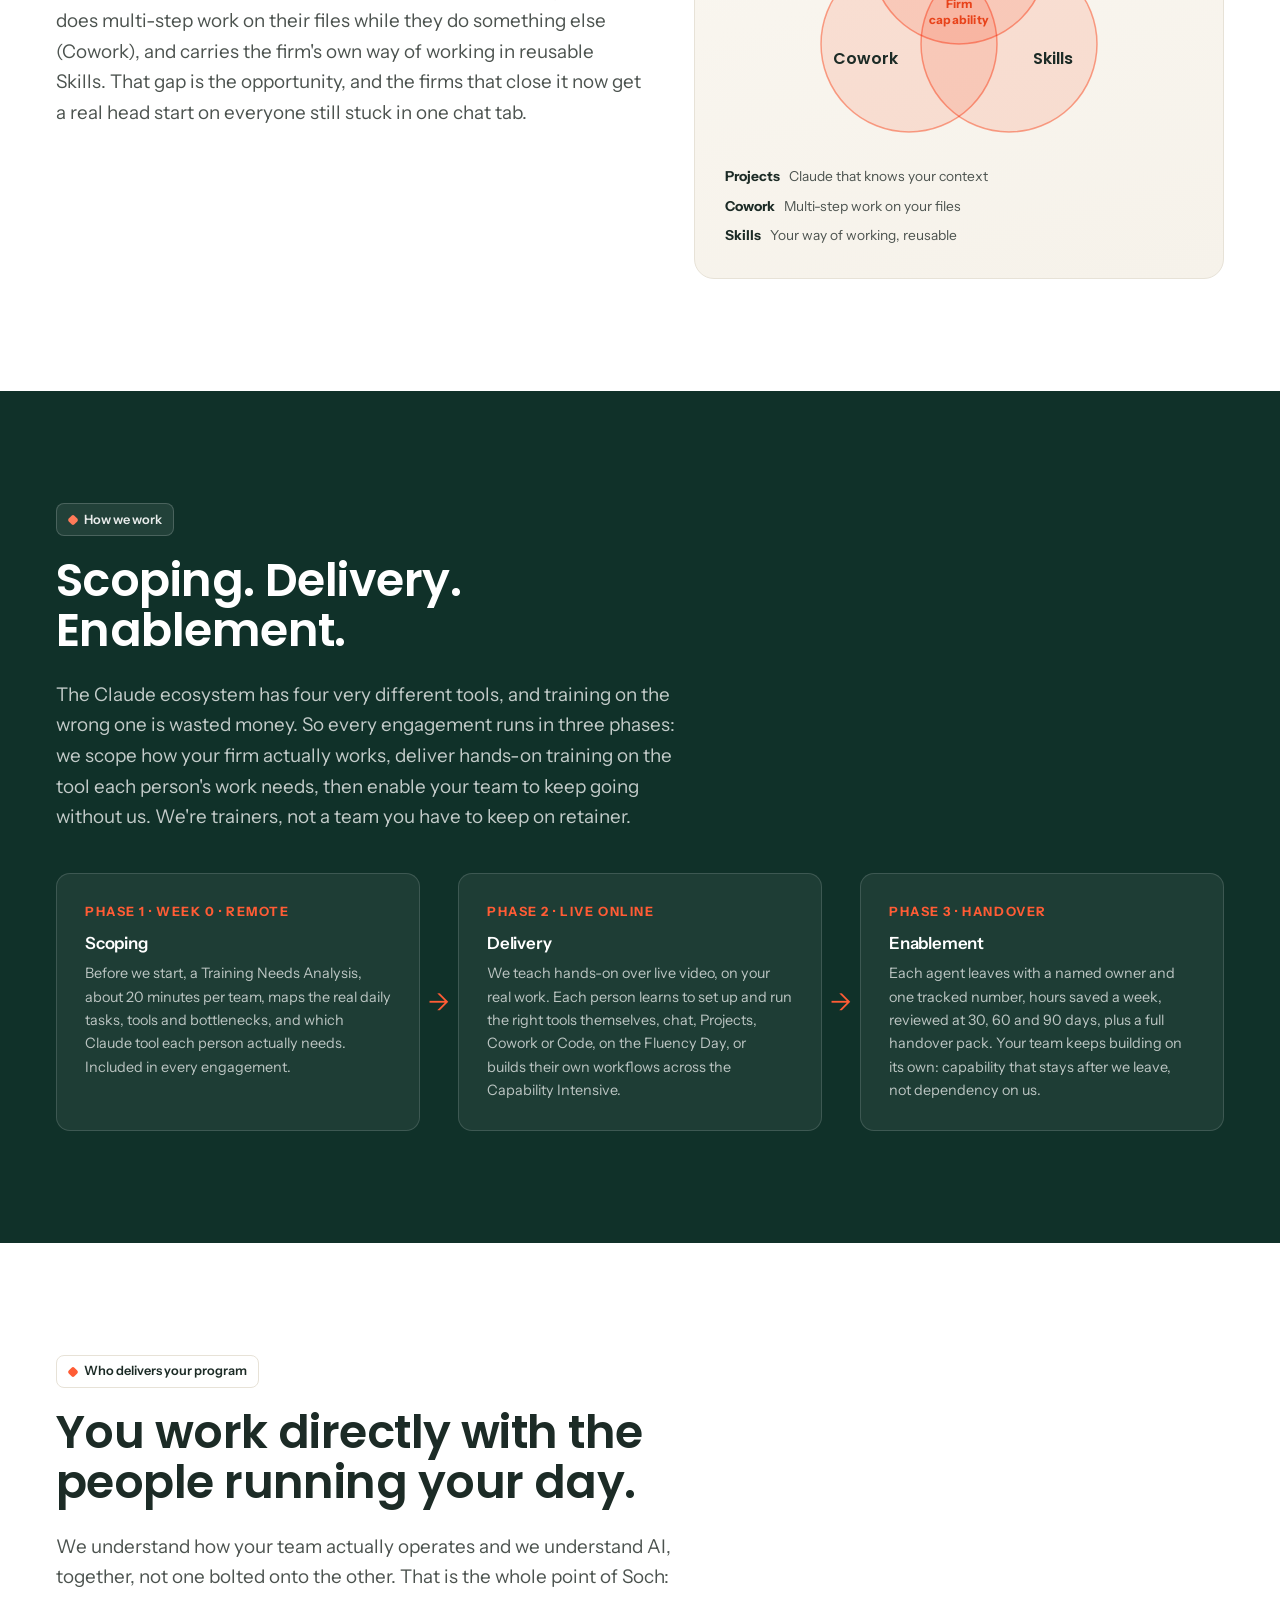
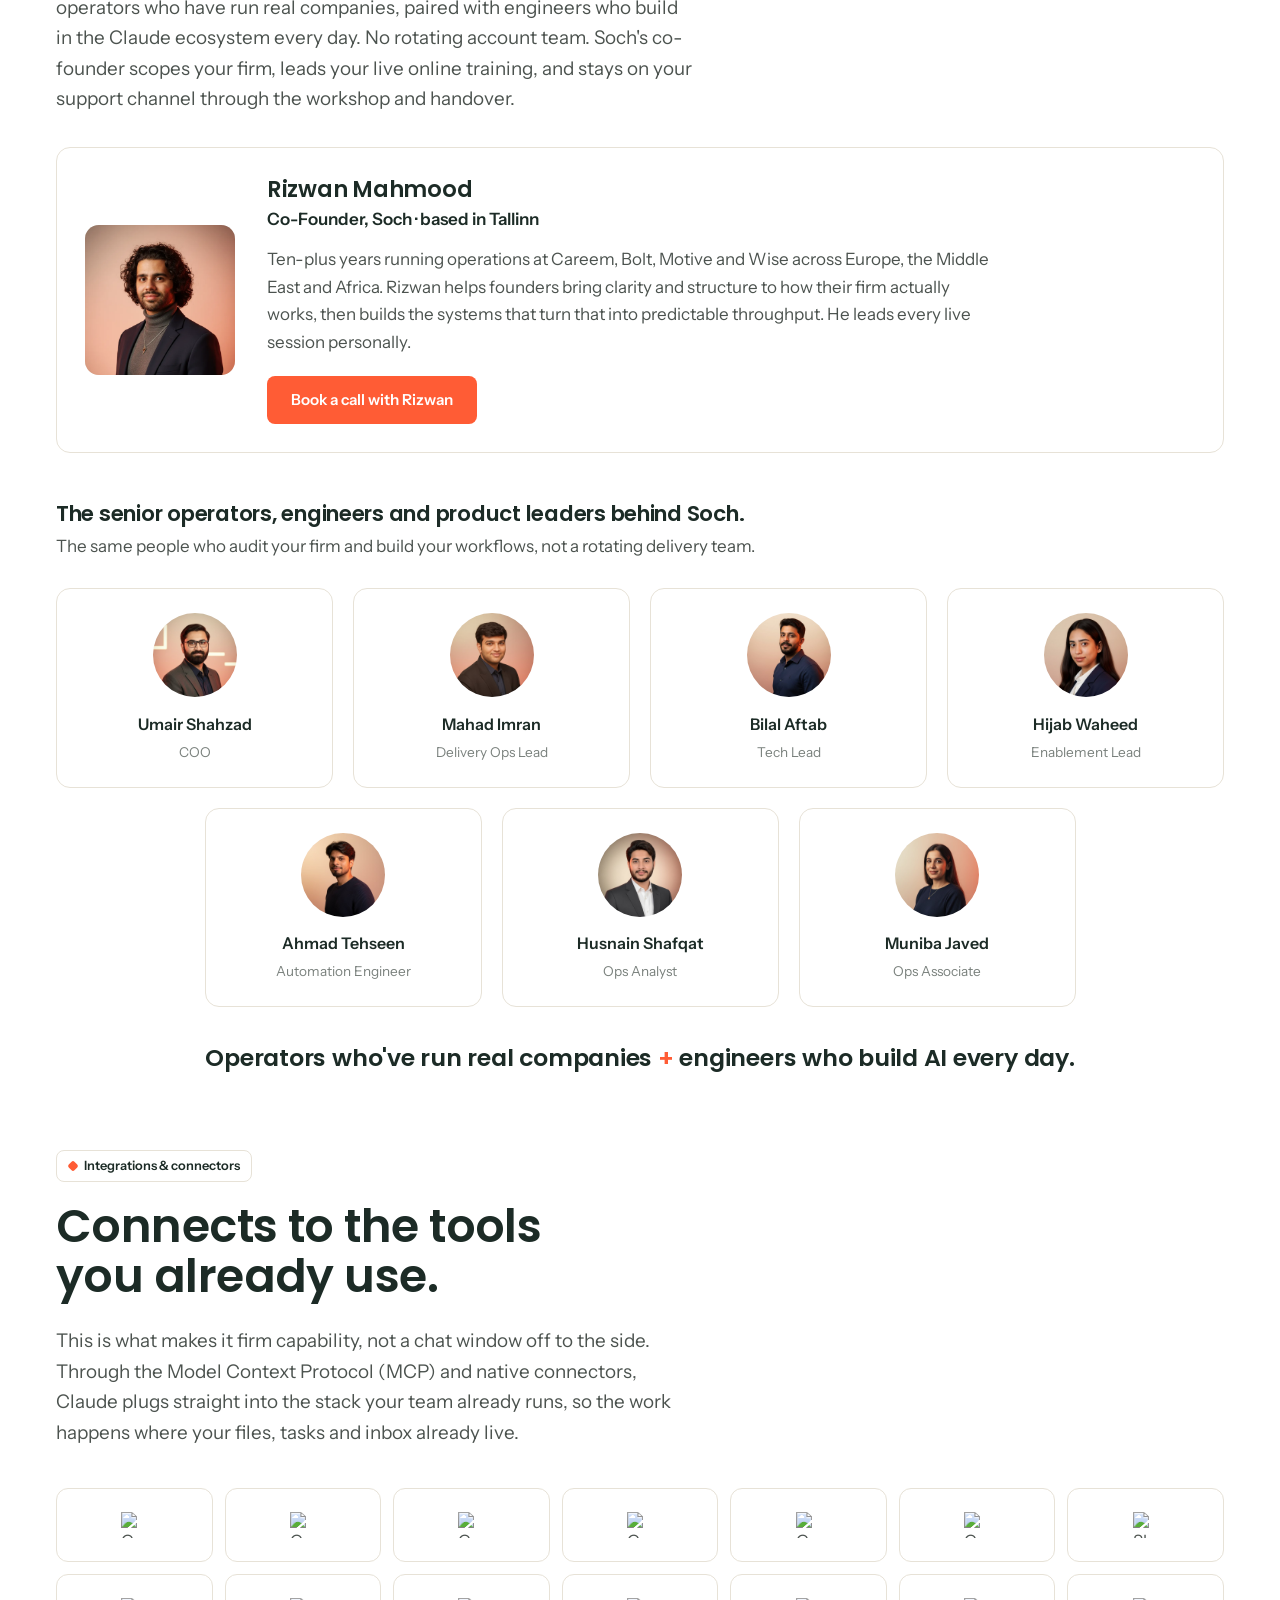
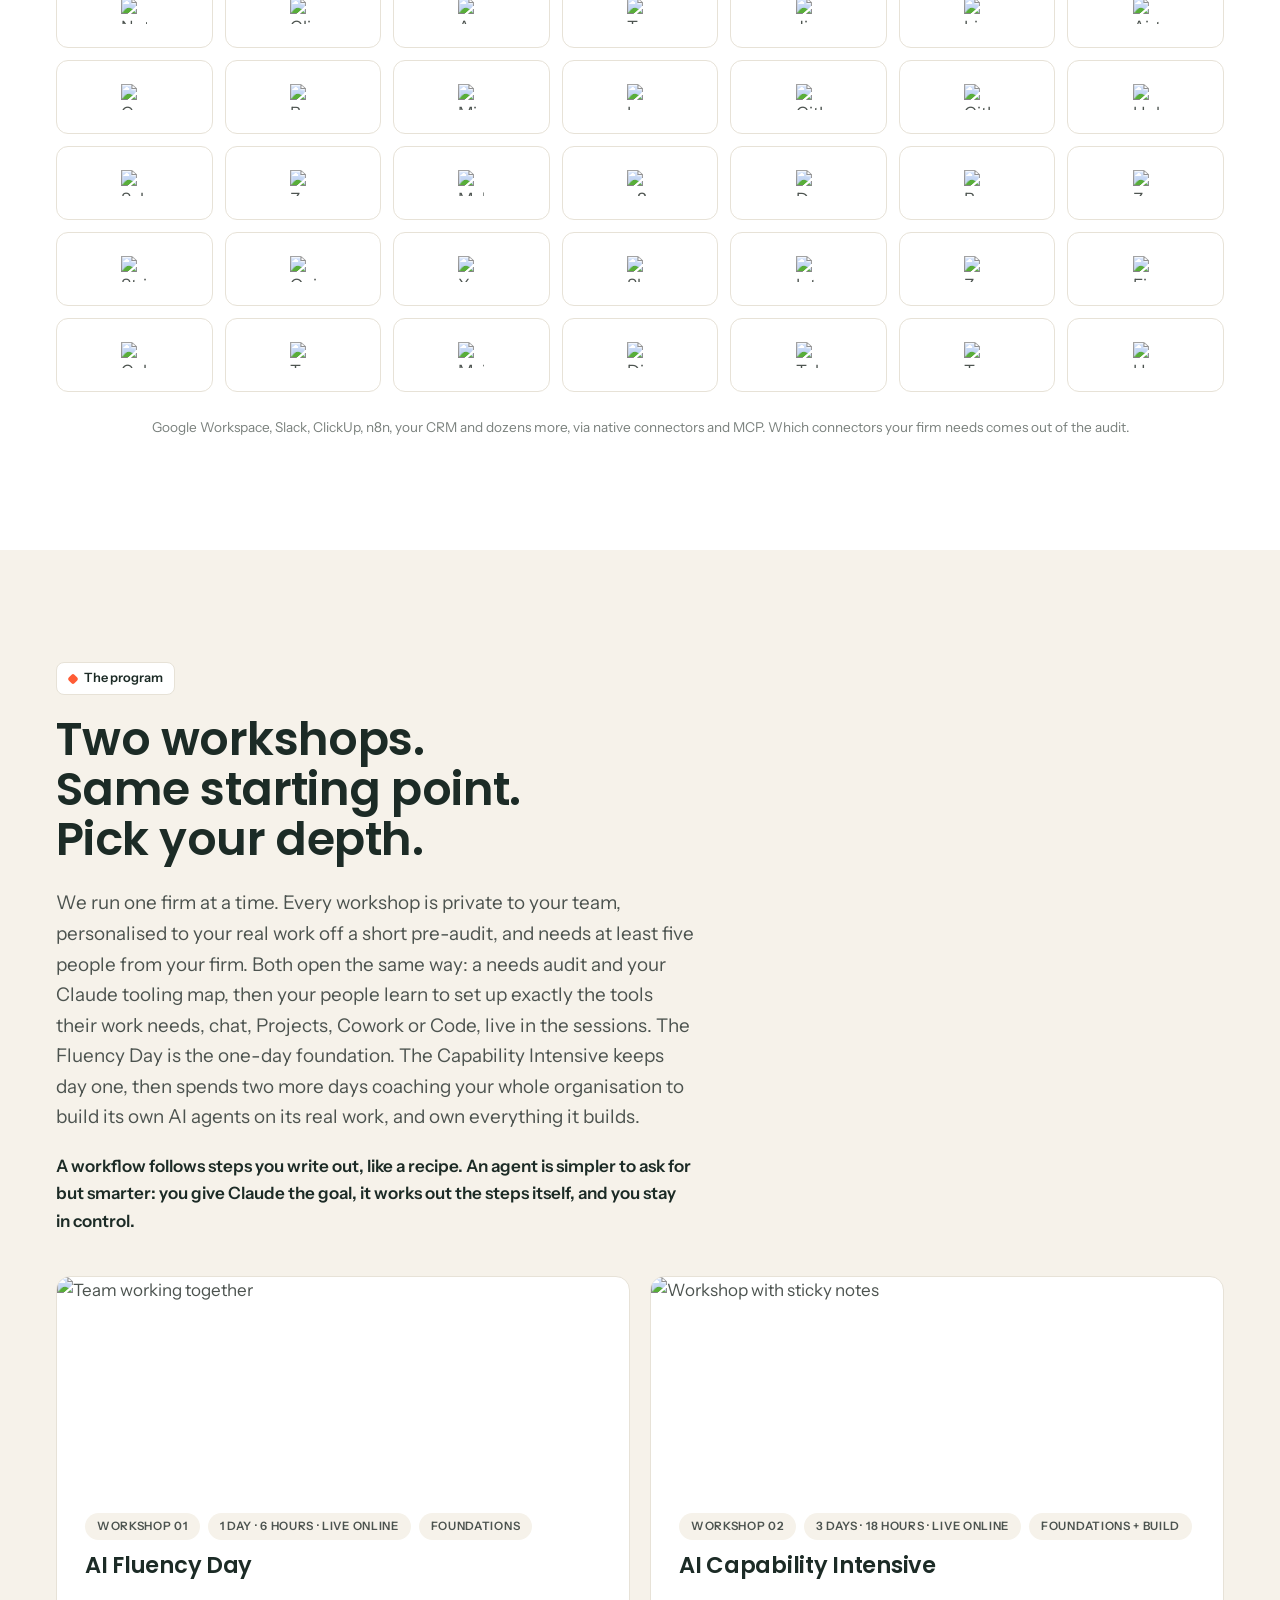
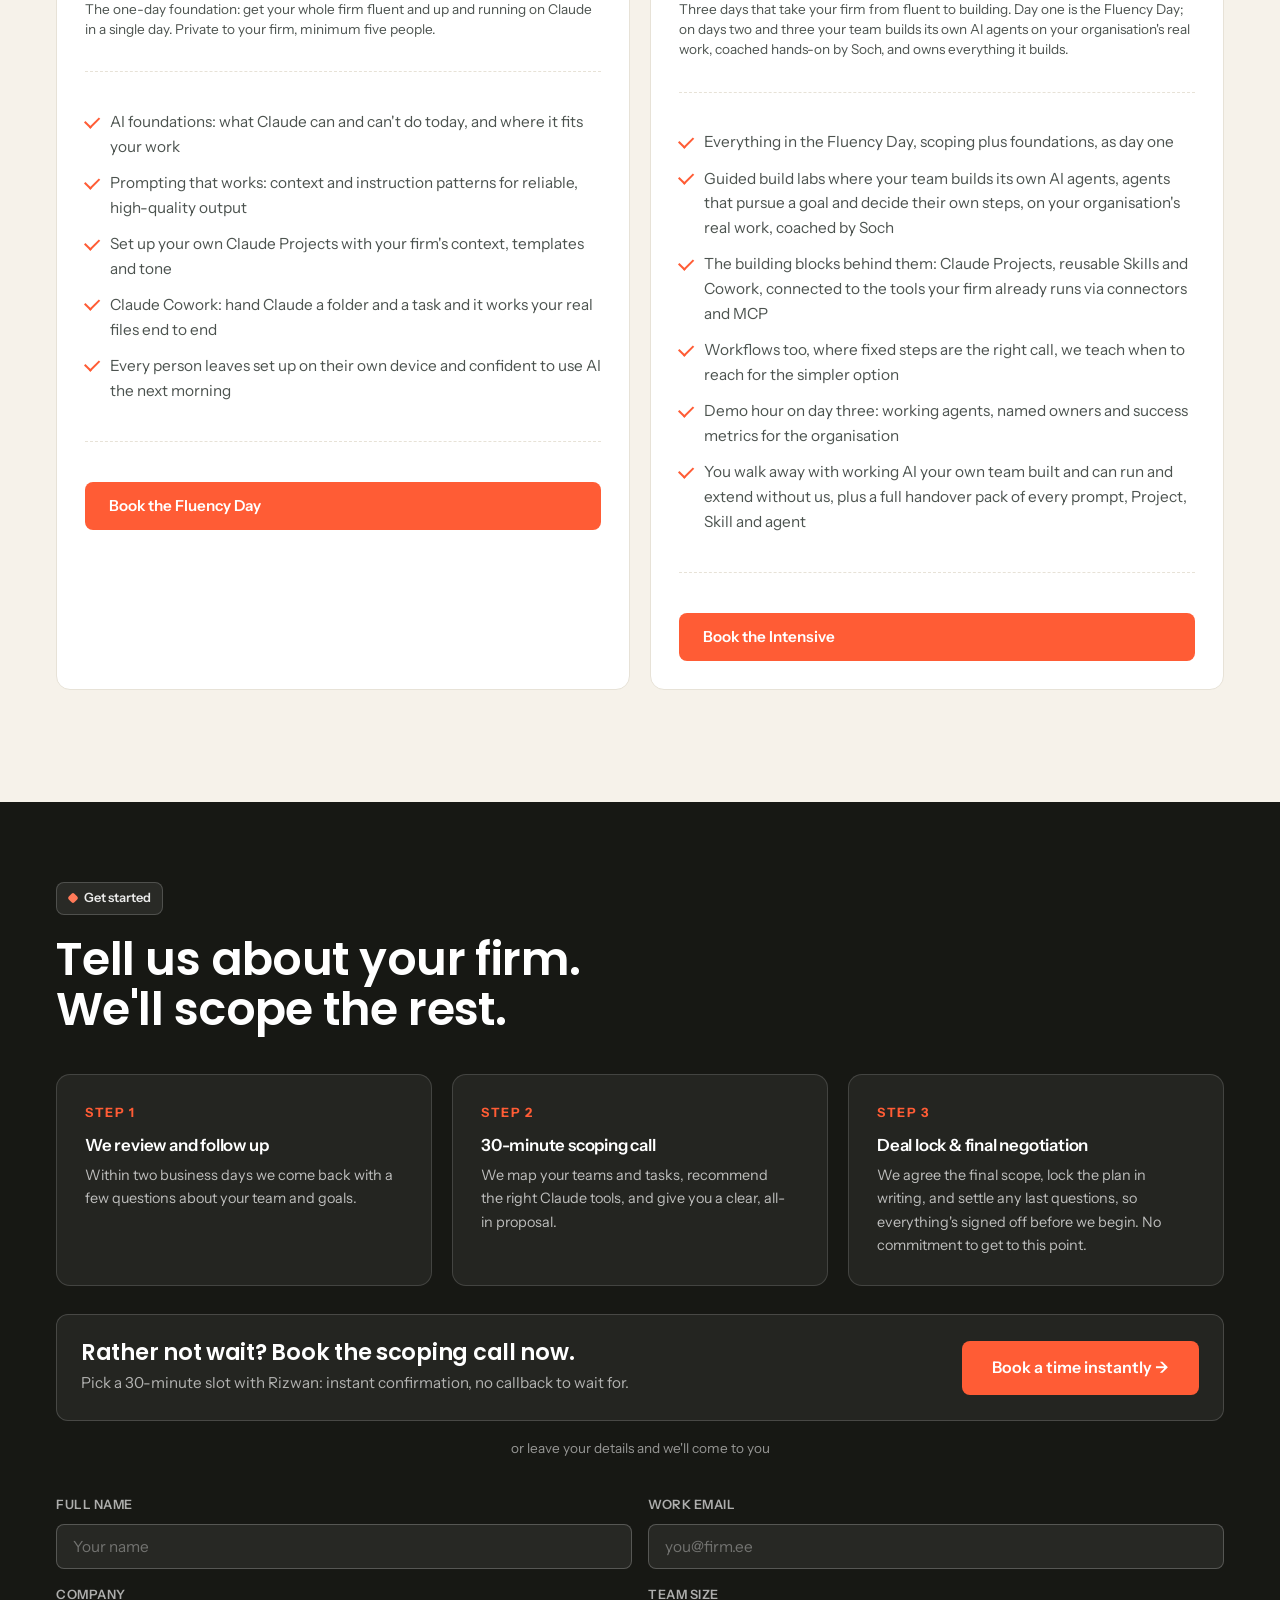
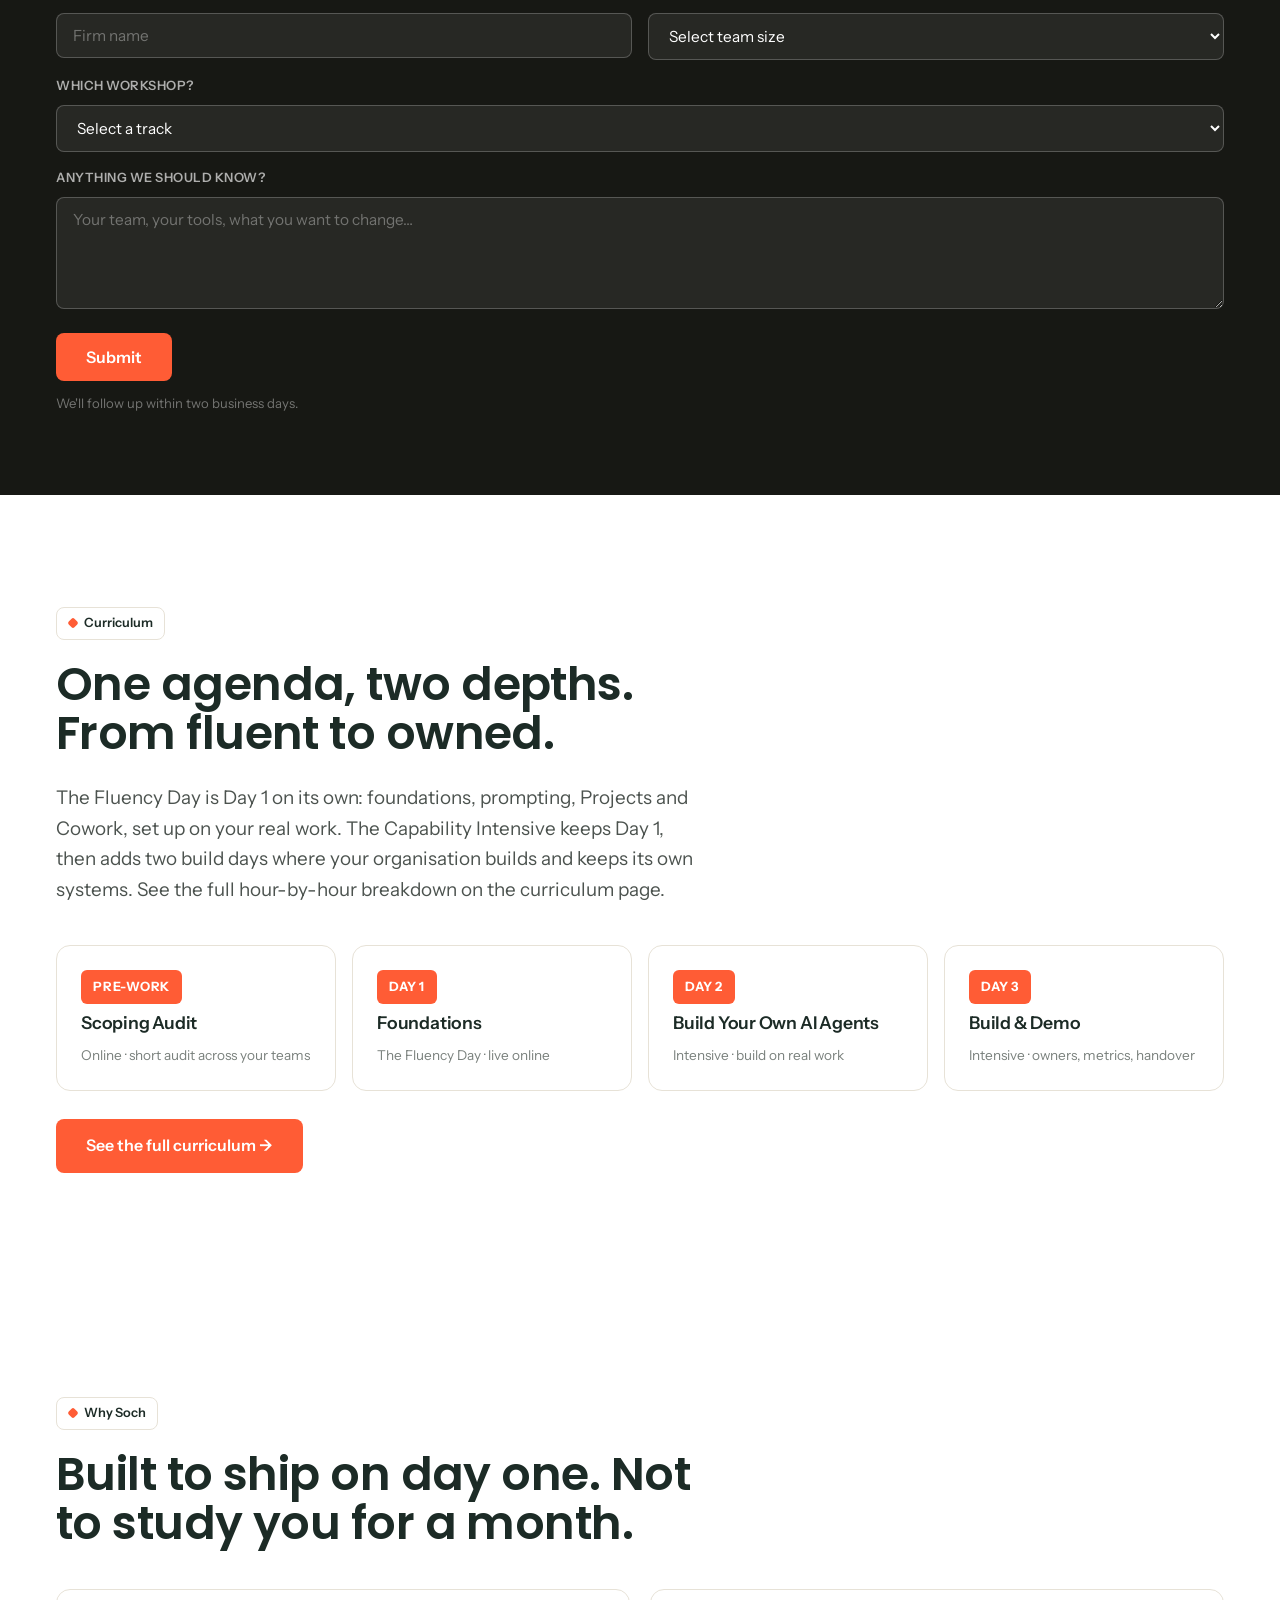
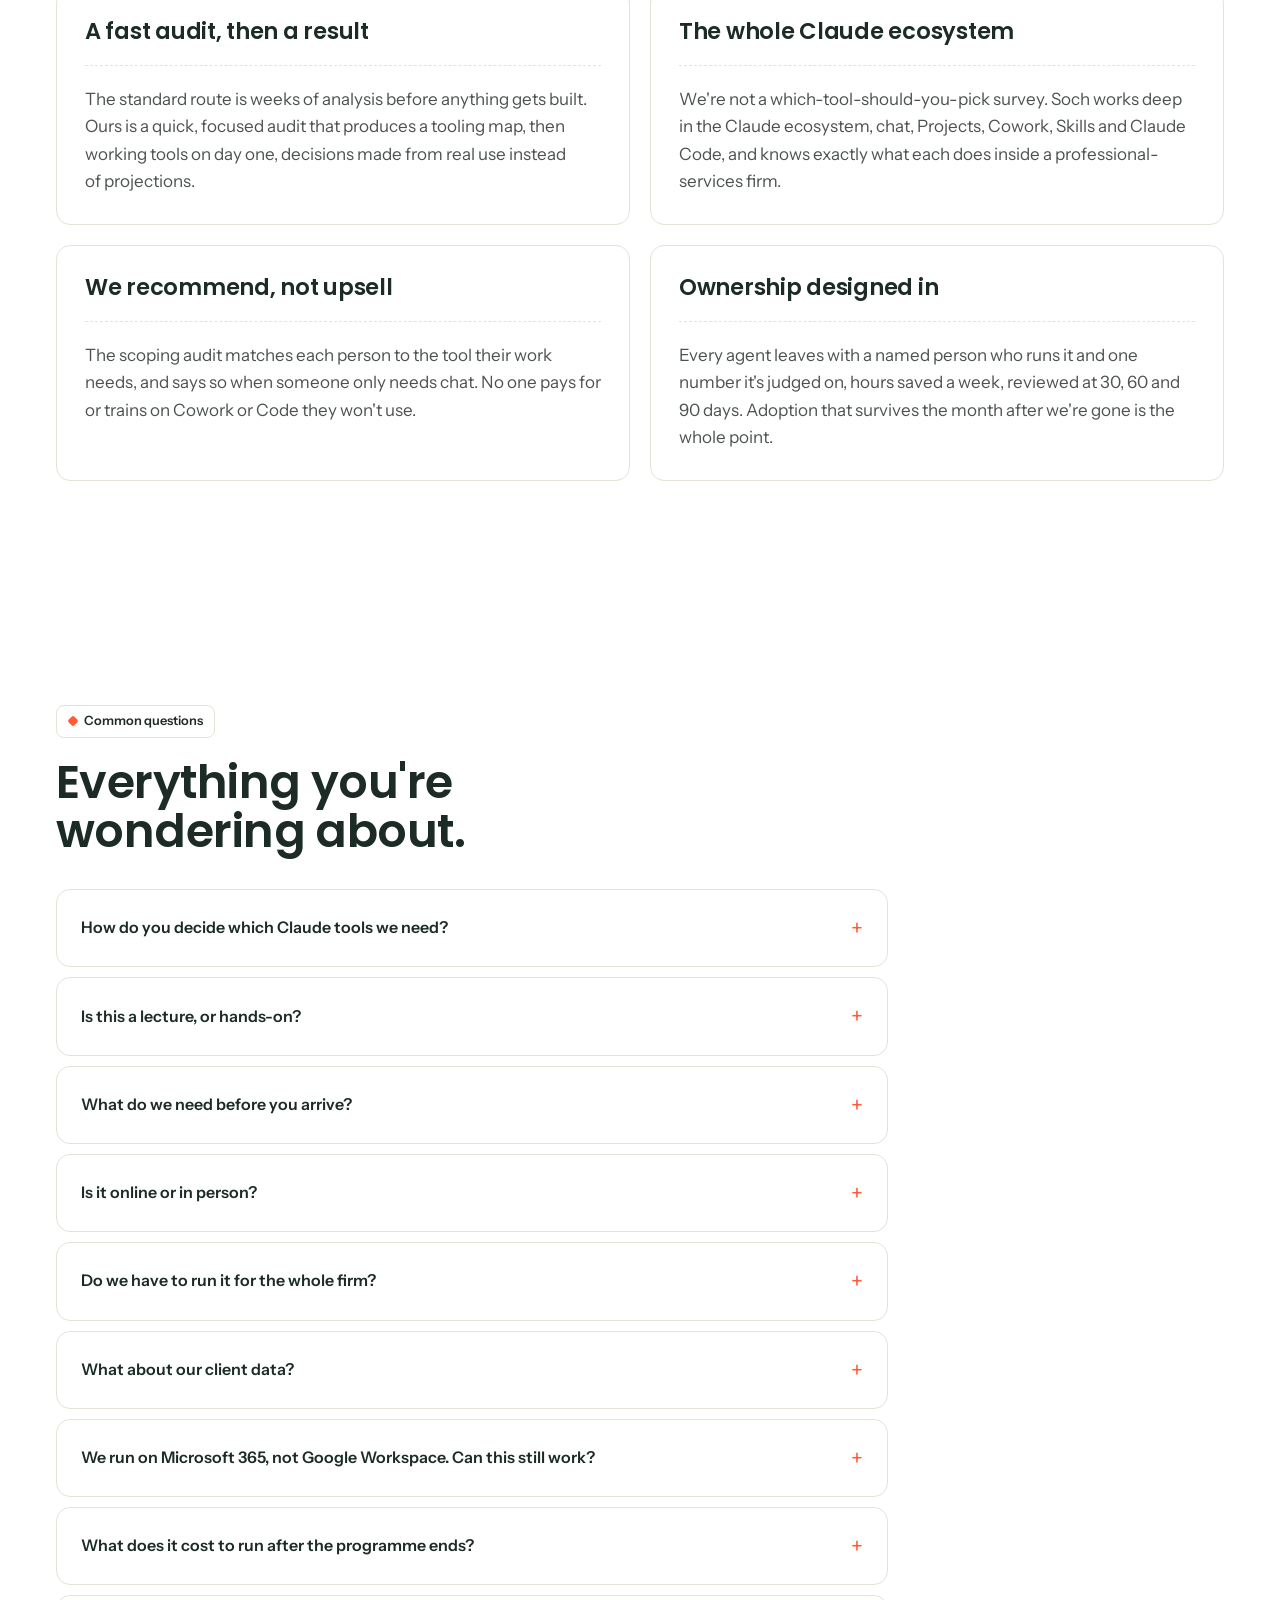
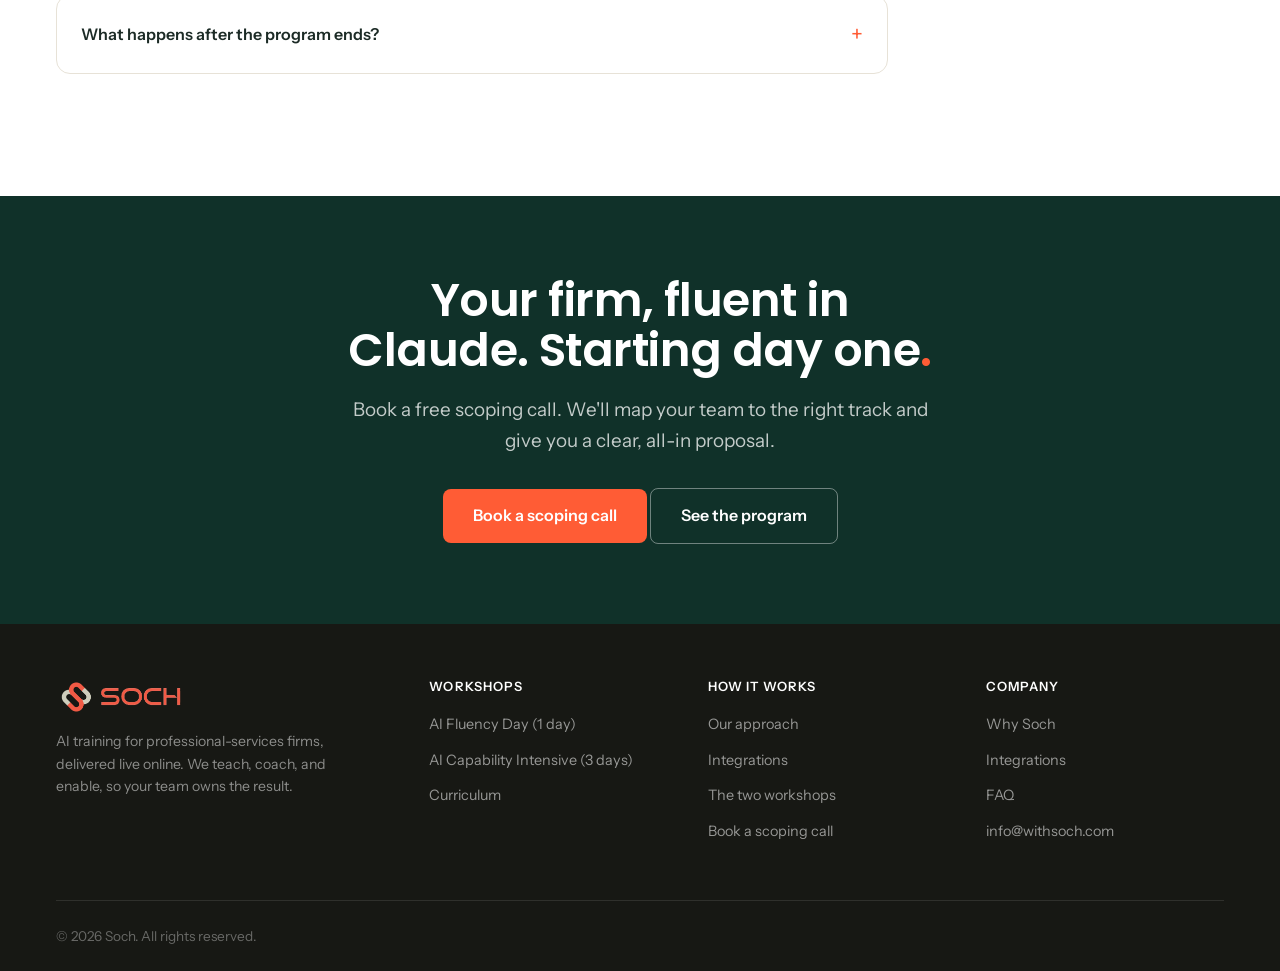
==== commit 58da6744: "Remove LinkedIn profile button from Rizwan's card Co-Authored-By: Claude Opus 5.5 <noreply@anthropic" ====
--- a/index.html
+++ b/index.html
@@ -173,7 +173,6 @@
         <p style="font-weight:600;color:var(--ink);margin-top:.25rem">Co-Founder, Soch · based in Tallinn</p>
         <p style="color:var(--slate);margin-top:.75rem;max-width:46rem">Ten-plus years running operations at Careem, Bolt, Motive and Wise across Europe, the Middle East and Africa. Rizwan helps founders bring clarity and structure to how their firm actually works, then builds the systems that turn that into predictable throughput. He leads every live session personally.</p>
         <div style="display:flex;gap:.75rem;margin-top:1.25rem;flex-wrap:wrap">
-          <a class="btn btn-outline" href="https://www.linkedin.com/in/consult-with-riz" target="_blank" rel="noopener">View LinkedIn profile →</a>
           <a class="btn btn-primary" href="https://cal.com/consult-with-riz/sochwork" target="_blank" rel="noopener">Book a call with Rizwan</a>
         </div>
       </div>
